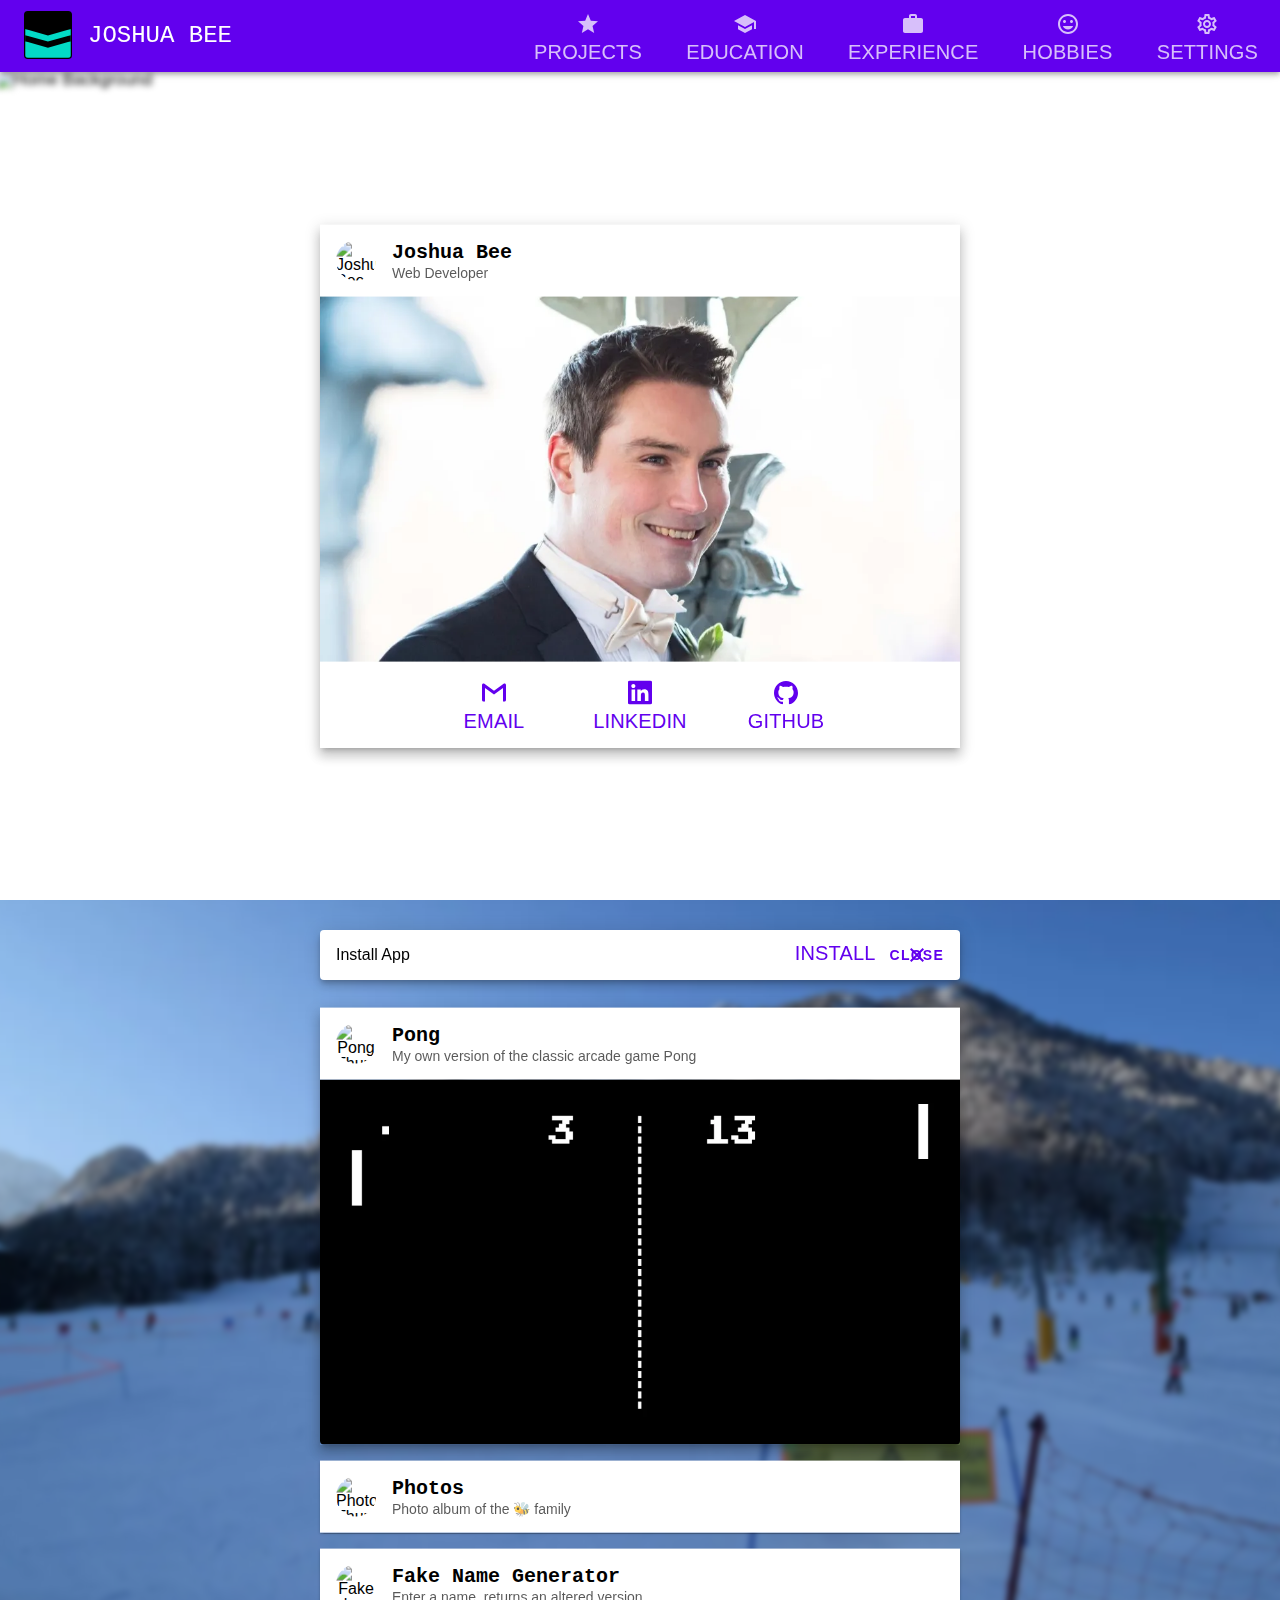
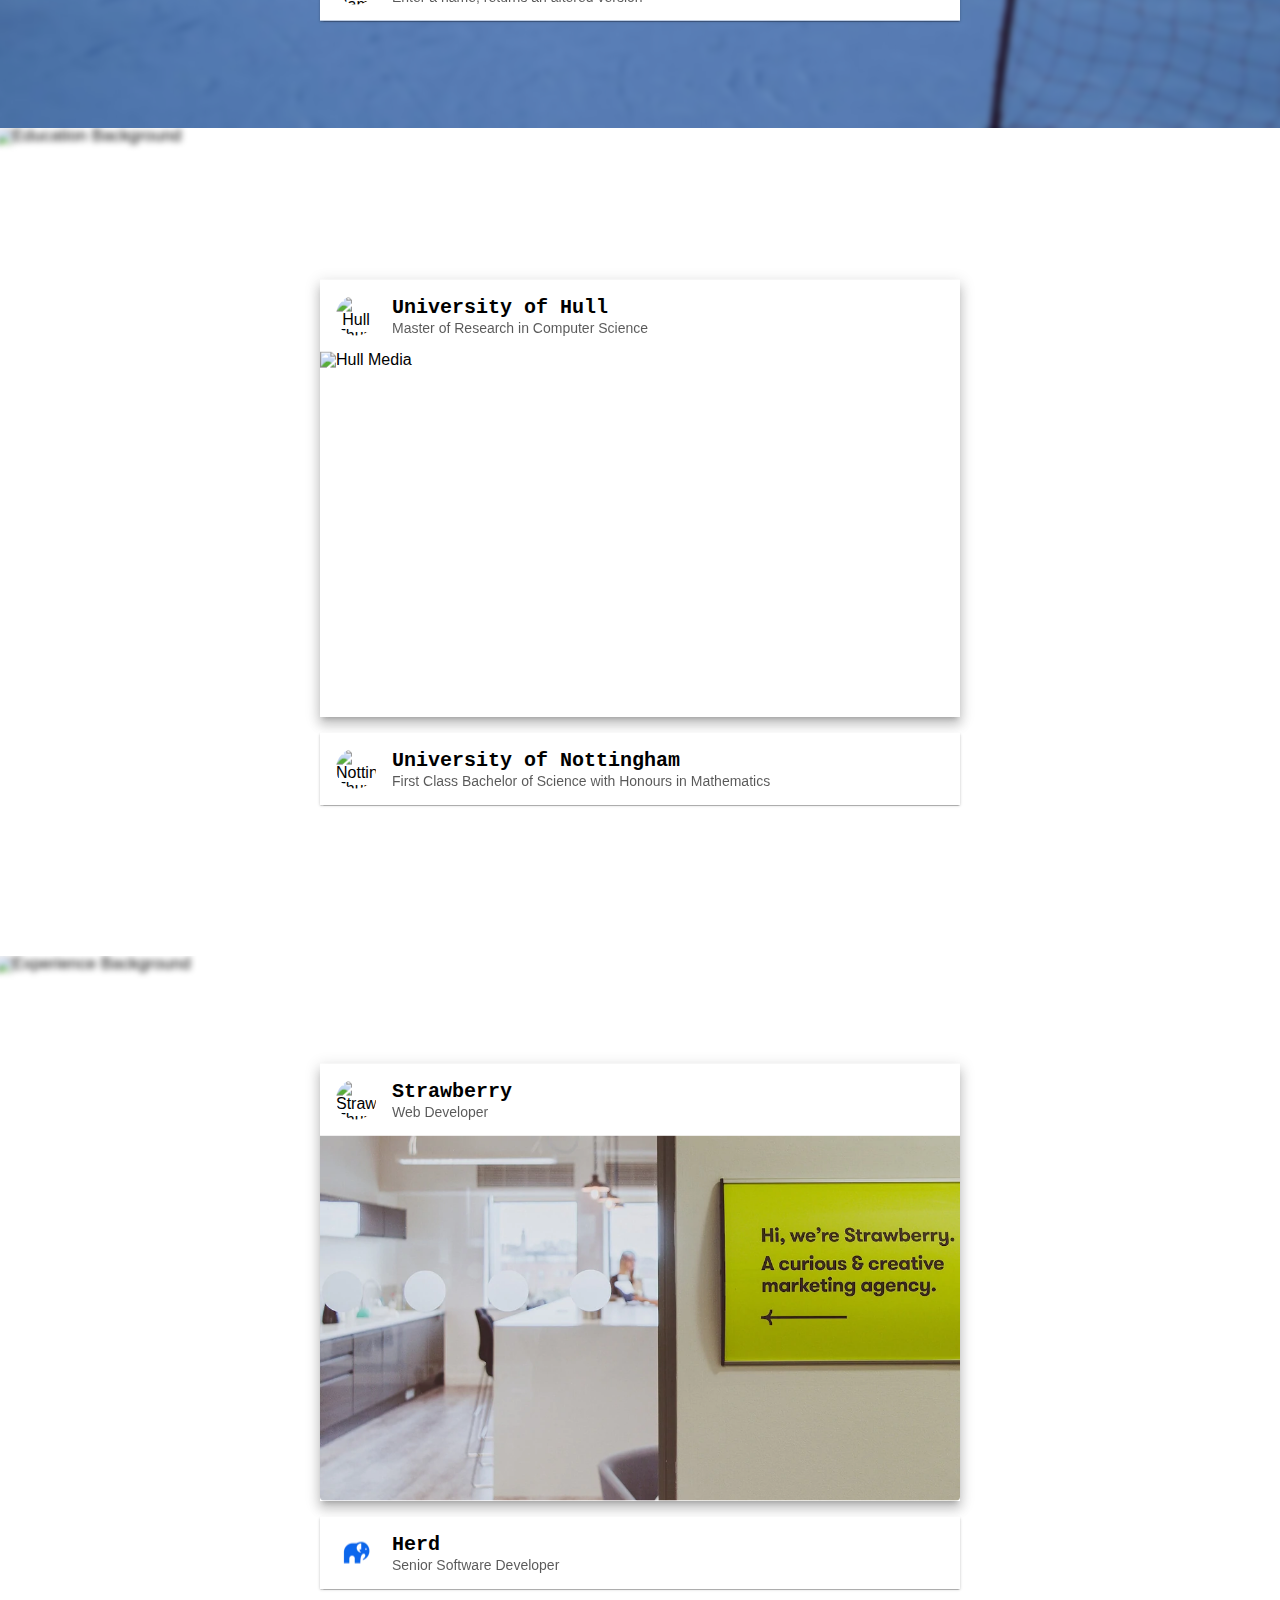
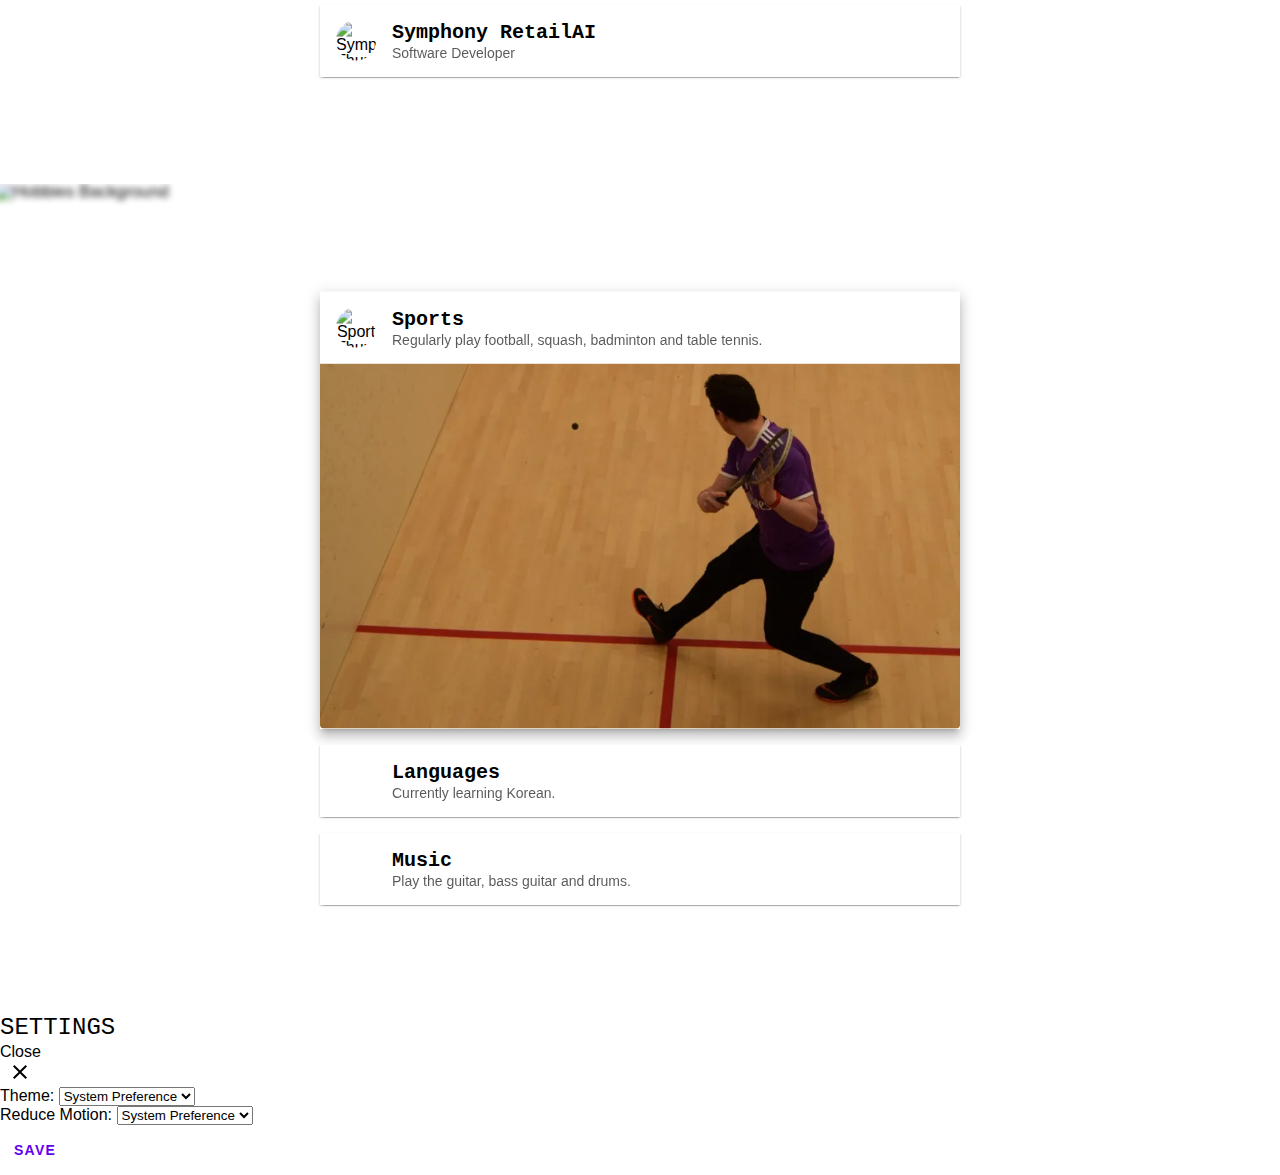
==== index.html @ 0f21768b "Remove unused Thumbnail images" ====
<!doctype html>
<html lang="en">
	<head>
		<link rel="preconnect" href="https://www.google-analytics.com/" crossorigin>
		<link rel="preconnect" href="https://font.gstatic.com/" crossorigin>
		<!-- Global site tag (gtag.js) - Google Analytics -->
		<script async src="https://www.googletagmanager.com/gtag/js?id=UA-167099010-1"></script>
		<script>
			window.dataLayer = window.dataLayer || [];
			function gtag(){dataLayer.push(arguments);}
			gtag('js', new Date());

			gtag('config', 'UA-167099010-1');
		</script>

		<title>Joshua Bee - Web Developer</title>
		<meta charset="utf-8" />
		<meta name="author" content="Joshua Bee" />
		<meta name="description" content="Personal website for Joshua Bee, a web developer based in Hull, UK" />
		<meta name="keywords" content="joshua, bee, joshua bee, web, developer, web developer, software developer, hull" />
		<meta name="robots" content="index, follow" />
		<!-- Let browser know website is optimized for mobile -->
		<meta name="viewport" content="width=device-width, initial-scale=1.0"/>
		<!-- Google Site Verification -->
		<meta name="google-site-verification" content="yVZ9Z1K6g9XSyM9VJWn1aazhSSsyujbJ9pIHS3oxJpo" />
		
		<!-- Meta tags for Social media -->
		<!-- Facebook -->
		<meta property="og:url" content="https://joshuabee.dev/" />
		<meta property="og:locale" content="en-GB" />
		<meta property="og:type" content="website" />
		<meta property="og:title" content="Joshua Bee - Web Developer" />
		<meta property="og:description" content="Personal website for Joshua Bee, a web developer based in Hull, UK" />
		<meta property="og:image" content="images/home/media-1500.jpg" />
		<meta property="og:image:type" content="image/jpeg" />
		<meta property="og:image:width" content="1500" />
		<meta property="og:image:height" content="855" />

		<!-- Twitter -->
		<meta name="twitter:card" content="summary_large_image" />
		<meta name="twitter:title" content="Joshua Bee - Web Developer" />
		<meta name="twitter:description" content="Personal website for Joshua Bee, a web developer based in Hull, UK" />
		<meta name="twitter:image" content="images/home/media-1500.jpg" />
		<meta name="twitter:image:alt" content="Joshua Bee" />
		
		<!-- Icons -->
		<link rel="apple-touch-icon" sizes="57x57" href="apple-icon-57.png">
		<link rel="apple-touch-icon" sizes="60x60" href="apple-icon-60.png">
		<link rel="apple-touch-icon" sizes="72x72" href="apple-icon-72.png">
		<link rel="apple-touch-icon" sizes="76x76" href="apple-icon-76.png">
		<link rel="apple-touch-icon" sizes="114x114" href="apple-icon-114.png">
		<link rel="apple-touch-icon" sizes="120x120" href="apple-icon-120.png">
		<link rel="apple-touch-icon" sizes="144x144" href="apple-icon-144.png">
		<link rel="apple-touch-icon" sizes="152x152" href="apple-icon-152.png">
		<link rel="apple-touch-icon" sizes="180x180" href="apple-icon-180.png">
		<link rel="apple-touch-icon" href="apple-touch-icon.png">
		<link rel="mask-icon" href="safari-pinned-tab.svg" color="#6200EE">
		<link rel="icon" type="image/png" sizes="192x192" href="android-icon-192.png">
		<link rel="icon" type="image/png" sizes="32x32" href="favicon-32.png">
		<link rel="icon" type="image/png" sizes="96x96" href="favicon-96.png">
		<link rel="icon" type="image/png" sizes="16x16" href="favicon-16.png">
		<meta name="msapplication-TileColor" content="#6200EE">
		<meta name="msapplication-TileImage" content="ms-icon-144.png">
		
		<link rel="canonical" href="https://joshuabee.dev/" />

		<!-- Progressive Web App -->
		<meta name="theme-color" content="#6200EE" />
		<link rel="manifest" href="manifest.json" />

		<script type="application/ld+json">
			{
				"@context": "http://schema.org/",
				"@type": "Person",
				"alumniOf":[
                	{
                    	"@type":"Organization",
                		"name":"The University of Hull",
                    	"url":"https://www.hull.ac.uk/"
					},
                    {
                    	"@type":"Organization",
                		"name":"The University of Nottingham",
                    	"url":"https://www.nottingham.ac.uk/"
					}
                ],
				"givenName":"Joshua",
				"familyName":"Bee",
				"jobTitle":"Web Developer",
                "name":"Joshua Bee",
                "nationality":{
                	"@type":"Country",
                	"name":"United Kingdom"
                },
				"sameAs":[
					"https://www.linkedin.com/in/joshua-bee/"
				],
                "worksFor":{
                	"@type":"Organization",
                	"name":"Strawberry",
                	"url":"https://strawberry.co.uk/"
                },
				"url":"https://joshuabee.dev/"
			}
		</script>

		<!-- Settings -->
		<link href="styles/1-settings/color.css" rel="stylesheet" />
		<link href="styles/1-settings/font.css" rel="stylesheet" />

		<!-- Generic -->
		<link href="styles/3-generic/reset.css" rel="stylesheet" />

		<!-- Elements -->
		<link href="styles/4-elements/body.css" rel="stylesheet" />
		<link href="styles/4-elements/html.css" rel="stylesheet" />
		<link href="styles/4-elements/main.css" rel="stylesheet" />
		
		<!-- Components -->
		<link href="styles/6-components/button.css" rel="stylesheet" />
		<link href="styles/6-components/card.css" rel="stylesheet" />
		<link href="styles/6-components/header.css" rel="stylesheet" />
		<link href="styles/6-components/input-group.css" rel="stylesheet" />
		<link href="styles/6-components/modal.css" rel="stylesheet" />
		<link href="styles/6-components/navigation.css" rel="stylesheet" />
		<link href="styles/6-components/overlay.css" rel="stylesheet" />
		<link href="styles/6-components/skip-link.css" rel="stylesheet" />
		<link href="styles/6-components/snackbar.css" rel="stylesheet" />
		<link href="styles/6-components/sheet.css" rel="stylesheet" />
		
		<!-- Utilities -->
		<link href="styles/7-utilities/visually-hidden.css" rel="stylesheet" />
	</head>

	<body>
		<a href='#home' class='skip-link'>
			Skip to Content
		</a>
		
		<header class="header">
			<a href="#home" class="header__branding" data-scroll-to="home">
				<picture class="header__logo">
					<source srcset="images/logos/logo-192.svg" type="image/svg+xml">
					<img src="images/logos/logo-192.png" height="192" width="192" alt="Home" loading="lazy" />
				</picture>
				<h1 class="header__title">Joshua Bee</h1>
			</a>

			<button aria-label="Navigation" data-drawer-toggle="navigation" class="header__navigation-button">
				<svg xmlns="http://www.w3.org/2000/svg" viewBox="0 0 24 24" width="24" height="24"><path d="M0 0h24v24H0z" fill="none"/><path d="M3 18h18v-2H3v2zm0-5h18v-2H3v2zm0-7v2h18V6H3z"/></svg>
			</button>
			
			<nav id="navigation" class="navigation" data-drawer="navigation" data-visible="false">
				<ul class="navigation__items">
					<li class="navigation__item">
						<a href="#projects" class="navigation__link" data-scroll-to="projects">
							<svg xmlns="http://www.w3.org/2000/svg" viewBox="0 0 24 24" width="24px" height="24px"><path d="M0 0h24v24H0z" fill="none"/><path d="M0 0h24v24H0z" fill="none"/><path d="M12 17.27L18.18 21l-1.64-7.03L22 9.24l-7.19-.61L12 2 9.19 8.63 2 9.24l5.46 4.73L5.82 21z"/></svg>
							<span class="navigation__label">Projects</span>
							<div class="navigation__indicator"></div>
						</a>
					</li>
					<li class="navigation__item">
						<a href="#education" class="navigation__link" data-scroll-to="education">
							<svg xmlns="http://www.w3.org/2000/svg" viewBox="0 0 24 24" width="24px" height="24px"><path d="M0 0h24v24H0z" fill="none"/><path d="M5 13.18v4L12 21l7-3.82v-4L12 17l-7-3.82zM12 3L1 9l11 6 9-4.91V17h2V9L12 3z"/></svg>
							<span class="navigation__label">Education</span>
							<div class="navigation__indicator"></div>
						</a>
					</li>
					<li class="navigation__item">
						<a href="#experience" class="navigation__link" data-scroll-to="experience">
							<svg xmlns="http://www.w3.org/2000/svg" viewBox="0 0 24 24" width="24px" height="24px"><path d="M0 0h24v24H0z" fill="none"/><path d="M20 6h-4V4c0-1.11-.89-2-2-2h-4c-1.11 0-2 .89-2 2v2H4c-1.11 0-1.99.89-1.99 2L2 19c0 1.11.89 2 2 2h16c1.11 0 2-.89 2-2V8c0-1.11-.89-2-2-2zm-6 0h-4V4h4v2z"/></svg>
							<span class="navigation__label">Experience</span>
							<div class="navigation__indicator"></div>
						</a>
					</li>
					<li class="navigation__item">
						<a href="#hobbies" class="navigation__link" data-scroll-to="hobbies">
							<svg xmlns="http://www.w3.org/2000/svg" viewBox="0 0 24 24" width="24px" height="24px"><path d="M0 0h24v24H0z" fill="none"/><path d="M11.99 2C6.47 2 2 6.48 2 12s4.47 10 9.99 10C17.52 22 22 17.52 22 12S17.52 2 11.99 2zM12 20c-4.42 0-8-3.58-8-8s3.58-8 8-8 8 3.58 8 8-3.58 8-8 8zm3.5-9c.83 0 1.5-.67 1.5-1.5S16.33 8 15.5 8 14 8.67 14 9.5s.67 1.5 1.5 1.5zm-7 0c.83 0 1.5-.67 1.5-1.5S9.33 8 8.5 8 7 8.67 7 9.5 7.67 11 8.5 11zm3.5 6.5c2.33 0 4.31-1.46 5.11-3.5H6.89c.8 2.04 2.78 3.5 5.11 3.5z"/></svg>
							<span class="navigation__label">Hobbies</span>
							<div class="navigation__indicator"></div>
						</a>
					</li>
					<li class="navigation__item">
						<button class="navigation__link" data-modal-open="settings">
							<svg xmlns="http://www.w3.org/2000/svg" height="24px" viewBox="0 0 24 24" width="24px"><path d="M0 0h24v24H0V0z" fill="none"/><path d="M19.43 12.98c.04-.32.07-.64.07-.98 0-.34-.03-.66-.07-.98l2.11-1.65c.19-.15.24-.42.12-.64l-2-3.46c-.09-.16-.26-.25-.44-.25-.06 0-.12.01-.17.03l-2.49 1c-.52-.4-1.08-.73-1.69-.98l-.38-2.65C14.46 2.18 14.25 2 14 2h-4c-.25 0-.46.18-.49.42l-.38 2.65c-.61.25-1.17.59-1.69.98l-2.49-1c-.06-.02-.12-.03-.18-.03-.17 0-.34.09-.43.25l-2 3.46c-.13.22-.07.49.12.64l2.11 1.65c-.04.32-.07.65-.07.98 0 .33.03.66.07.98l-2.11 1.65c-.19.15-.24.42-.12.64l2 3.46c.09.16.26.25.44.25.06 0 .12-.01.17-.03l2.49-1c.52.4 1.08.73 1.69.98l.38 2.65c.03.24.24.42.49.42h4c.25 0 .46-.18.49-.42l.38-2.65c.61-.25 1.17-.59 1.69-.98l2.49 1c.06.02.12.03.18.03.17 0 .34-.09.43-.25l2-3.46c.12-.22.07-.49-.12-.64l-2.11-1.65zm-1.98-1.71c.04.31.05.52.05.73 0 .21-.02.43-.05.73l-.14 1.13.89.7 1.08.84-.7 1.21-1.27-.51-1.04-.42-.9.68c-.43.32-.84.56-1.25.73l-1.06.43-.16 1.13-.2 1.35h-1.4l-.19-1.35-.16-1.13-1.06-.43c-.43-.18-.83-.41-1.23-.71l-.91-.7-1.06.43-1.27.51-.7-1.21 1.08-.84.89-.7-.14-1.13c-.03-.31-.05-.54-.05-.74s.02-.43.05-.73l.14-1.13-.89-.7-1.08-.84.7-1.21 1.27.51 1.04.42.9-.68c.43-.32.84-.56 1.25-.73l1.06-.43.16-1.13.2-1.35h1.39l.19 1.35.16 1.13 1.06.43c.43.18.83.41 1.23.71l.91.7 1.06-.43 1.27-.51.7 1.21-1.07.85-.89.7.14 1.13zM12 8c-2.21 0-4 1.79-4 4s1.79 4 4 4 4-1.79 4-4-1.79-4-4-4zm0 6c-1.1 0-2-.9-2-2s.9-2 2-2 2 .9 2 2-.9 2-2 2z"/></svg>
							<span class="navigation__label">Settings</span>
						</button>
					</li>
				</ul>
			</nav>
		</header>

		<main>

			<section id="home" class="sheet" tabindex="-1">

				<picture class="sheet__background">
					<source srcset="images/home/background-600.webp" type="image/webp" media="(max-width: 600px)">
					<source srcset="images/home/background-800.webp" type="image/webp" media="(max-width: 800px)">
					<source srcset="images/home/background-1000.webp" type="image/webp" media="(max-width: 1000px)">
					<source srcset="images/home/background-1200.webp" type="image/webp" media="(max-width: 1200px)">
					<source srcset="images/home/background-1400.webp" type="image/webp" media="(max-width: 1400px)">
					<source srcset="images/home/background-1600.webp" type="image/webp" media="(max-width: 1600px)">
					<source srcset="images/home/background-1800.webp" type="image/webp" media="(max-width: 1800px)">
					<source srcset="images/home/background-2000.webp" type="image/webp" media="(max-width: 2000px)">
					<source srcset="images/home/background-2200.webp" type="image/webp" media="(max-width: 2200px)">
					<source srcset="images/home/background-2400.webp" type="image/webp">
					<img src="images/home/background-2400.jpg" height="1600" width="2400" alt="Home Background" fetchpriority="high" />
				</picture>

				<div class="cards">
					<div class="card" data-state="open">
						<header class="card__header">
							<div class="card__header-button">
								<img src="images/home/thumbnail-80.webp" class="card__thumbnail" height="80" width="80" alt="Joshua Bee Thumbnail" loading="lazy" />
								<div class="card__header-text">
									<h2 class="card__header-title">Joshua Bee</h2>
									<span class="card__header-subtitle">Web Developer</span>
								</div>
							</div>
						</header>

						<picture class="card__media">
							<source srcset="images/home/media-1000.webp" type="image/webp" media="(max-width: 2000px)">
							<source srcset="images/home/media-1500.webp" type="image/webp">
							<img src="images/home/media-1500.jpg" height="855" width="1500" alt="Joshua Bee" loading="lazy" />
						</picture>

						<footer class="card__footer">
							<div class="buttons">
								<a href="mailto:hello@joshuabee.dev" class="button button-icon-text">
									<svg role="img" viewBox="0 0 24 24" xmlns="http://www.w3.org/2000/svg"><title>Gmail icon</title><path d="M24 4.5v15c0 .85-.65 1.5-1.5 1.5H21V7.387l-9 6.463-9-6.463V21H1.5C.649 21 0 20.35 0 19.5v-15c0-.425.162-.8.431-1.068C.7 3.16 1.076 3 1.5 3H2l10 7.25L22 3h.5c.425 0 .8.162 1.069.432.27.268.431.643.431 1.068z"/></svg>
									<span class="button__text">Email</span>
								</a>
								<a href="https://www.linkedin.com/in/joshua-bee/" target="_blank" rel="noopener noreferrer" class="button button-icon-text">
									<svg role="img" viewBox="0 0 24 24" xmlns="http://www.w3.org/2000/svg"><title>LinkedIn icon</title><path d="M20.447 20.452h-3.554v-5.569c0-1.328-.027-3.037-1.852-3.037-1.853 0-2.136 1.445-2.136 2.939v5.667H9.351V9h3.414v1.561h.046c.477-.9 1.637-1.85 3.37-1.85 3.601 0 4.267 2.37 4.267 5.455v6.286zM5.337 7.433c-1.144 0-2.063-.926-2.063-2.065 0-1.138.92-2.063 2.063-2.063 1.14 0 2.064.925 2.064 2.063 0 1.139-.925 2.065-2.064 2.065zm1.782 13.019H3.555V9h3.564v11.452zM22.225 0H1.771C.792 0 0 .774 0 1.729v20.542C0 23.227.792 24 1.771 24h20.451C23.2 24 24 23.227 24 22.271V1.729C24 .774 23.2 0 22.222 0h.003z"/></svg>
									<span class="button__text">LinkedIn</span>
								</a>
								<a href="https://github.com/JoshuaBee/" target="_blank" rel="noopener noreferrer" class="button button-icon-text">
									<svg role="img" viewBox="0 0 24 24" xmlns="http://www.w3.org/2000/svg"><title>GitHub icon</title><path d="M12 .297c-6.63 0-12 5.373-12 12 0 5.303 3.438 9.8 8.205 11.385.6.113.82-.258.82-.577 0-.285-.01-1.04-.015-2.04-3.338.724-4.042-1.61-4.042-1.61C4.422 18.07 3.633 17.7 3.633 17.7c-1.087-.744.084-.729.084-.729 1.205.084 1.838 1.236 1.838 1.236 1.07 1.835 2.809 1.305 3.495.998.108-.776.417-1.305.76-1.605-2.665-.3-5.466-1.332-5.466-5.93 0-1.31.465-2.38 1.235-3.22-.135-.303-.54-1.523.105-3.176 0 0 1.005-.322 3.3 1.23.96-.267 1.98-.399 3-.405 1.02.006 2.04.138 3 .405 2.28-1.552 3.285-1.23 3.285-1.23.645 1.653.24 2.873.12 3.176.765.84 1.23 1.91 1.23 3.22 0 4.61-2.805 5.625-5.475 5.92.42.36.81 1.096.81 2.22 0 1.606-.015 2.896-.015 3.286 0 .315.21.69.825.57C20.565 22.092 24 17.592 24 12.297c0-6.627-5.373-12-12-12"/></svg>
									<span class="button__text">GitHub</span>
								</a>
							</div><!-- buttons -->
						</footer><!-- footer -->
					</div>
				</div>

			</section>

			<section id="projects" class="sheet" tabindex="-1">

				<picture class="sheet__background">
					<source srcset="images/projects/background-600.webp" type="image/webp" media="(max-width: 600px)">
					<source srcset="images/projects/background-800.webp" type="image/webp" media="(max-width: 800px)">
					<source srcset="images/projects/background-1000.webp" type="image/webp" media="(max-width: 1000px)">
					<source srcset="images/projects/background-1200.webp" type="image/webp" media="(max-width: 1200px)">
					<source srcset="images/projects/background-1400.webp" type="image/webp" media="(max-width: 1400px)">
					<source srcset="images/projects/background-1600.webp" type="image/webp" media="(max-width: 1600px)">
					<source srcset="images/projects/background-1800.webp" type="image/webp" media="(max-width: 1800px)">
					<source srcset="images/projects/background-2000.webp" type="image/webp" media="(max-width: 2000px)">
					<source srcset="images/projects/background-2200.webp" type="image/webp" media="(max-width: 2200px)">
					<source srcset="images/projects/background-2400.webp" type="image/webp">
					<img src="images/projects/background-2400.jpg" height="1600" width="2400" alt="Projects Background" loading="lazy" />
				</picture>

				<div class="cards">
					<div class="card" data-cards="projects" data-state="open">
						<header class="card__header">
							<button class="card__header-button" data-card-toggle>
								<img src="images/projects/pong-thumbnail-80.webp" class="card__thumbnail" height="80" width="80" alt="Pong Thumbnail" loading="lazy" />
								<div class="card__header-text">
									<h2 class="card__header-title">Pong</h2>
									<span class="card__header-subtitle">My own version of the classic arcade game Pong</span>
								</div>
							</button>
						</header>
						<div class="card__content">
							<a href="https://pong.joshuabee.dev/" target="_blank" rel="noopener noreferrer">
								<picture class="card__media">
									<source srcset="images/projects/pong-media-1000.webp" type="image/webp" media="(max-width: 2000px)">
									<source srcset="images/projects/pong-media-1500.webp" type="image/webp">
									<img src="images/projects/pong-media-1500.jpg" height="855" width="1500" alt="Pong Media" loading="lazy" />
								</picture>
							</a>
						</div>
					</div>

					<div class="card" data-cards="projects" data-state="closed">
						<header class="card__header">
							<button class="card__header-button" data-card-toggle>
								<img src="images/projects/photos-thumbnail-80.webp" class="card__thumbnail" height="80" width="80" alt="Photos Thumbnail" loading="lazy" />
								<div class="card__header-text">
									<h2 class="card__header-title">Photos</h2>
									<span class="card__header-subtitle">Photo album of the 🐝 family</span>
								</div>
							</button>
						</header>
						<div class="card__content">
							<a href="https://photos.joshuabee.dev/" target="_blank" rel="noopener noreferrer" tabindex="-1">
								<picture class="card__media">
									<source srcset="images/projects/photos-media-1000.webp" type="image/webp" media="(max-width: 2000px)">
									<source srcset="images/projects/photos-media-1500.webp" type="image/webp">
									<img src="images/projects/photos-media-1500.jpg" height="855" width="1500" alt="Photos Media" loading="lazy" />
								</picture>
							</a>
						</div>
					</div>

					<div class="card" data-cards="projects" data-state="closed">
						<header class="card__header">
							<button class="card__header-button" data-card-toggle>
								<img src="images/projects/fake-name-generator-thumbnail-80.webp" class="card__thumbnail" height="80" width="80" alt="Fake Name Generator Thumbnail" loading="lazy" />
								<div class="card__header-text">
									<h2 class="card__header-title">Fake Name Generator</h2>
									<span class="card__header-subtitle">Enter a name, returns an altered version</span>
								</div>
							</button>
						</header>
						<div class="card__content">
							<a href="https://fake.joshuabee.dev/" target="_blank" rel="noopener noreferrer" tabindex="-1">
								<picture class="card__media">
									<source srcset="images/projects/fake-name-generator-media-1000.webp" type="image/webp" media="(max-width: 2000px)">
									<source srcset="images/projects/fake-name-generator-media-1500.webp" type="image/webp">
									<img src="images/projects/fake-name-generator-media-1500.jpg" height="855" width="1500" alt="Fake Name Generator Media" loading="lazy" />
								</picture>
							</a>
						</div>
					</div>
				</div>
			</section>

			<section id="education" class="sheet" tabindex="-1">

				<picture class="sheet__background">
					<source srcset="images/education/background-600.webp" type="image/webp" media="(max-width: 600px)">
					<source srcset="images/education/background-800.webp" type="image/webp" media="(max-width: 800px)">
					<source srcset="images/education/background-1000.webp" type="image/webp" media="(max-width: 1000px)">
					<source srcset="images/education/background-1200.webp" type="image/webp" media="(max-width: 1200px)">
					<source srcset="images/education/background-1400.webp" type="image/webp" media="(max-width: 1400px)">
					<source srcset="images/education/background-1600.webp" type="image/webp" media="(max-width: 1600px)">
					<source srcset="images/education/background-1800.webp" type="image/webp" media="(max-width: 1800px)">
					<source srcset="images/education/background-2000.webp" type="image/webp" media="(max-width: 2000px)">
					<source srcset="images/education/background-2200.webp" type="image/webp" media="(max-width: 2200px)">
					<source srcset="images/education/background-2400.webp" type="image/webp">
					<img src="images/education/background-2400.jpg" height="1600" width="2400" alt="Education Background" loading="lazy" />
				</picture>

				<div class="cards">
					<div class="card" data-cards="education" data-state="open">
						<header class="card__header">
							<button class="card__header-button" data-card-toggle>
								<img src="images/education/hull-thumbnail-80.webp" class="card__thumbnail" height="80" width="80" alt="Hull Thumbnail" loading="lazy" />
								<div class="card__header-text">
									<h2 class="card__header-title">University of Hull</h2>
									<span class="card__header-subtitle">Master of Research in Computer Science</span>
								</div>
							</button>
						</header>
						<div class="card__content">
							<picture class="card__media">
								<source srcset="images/education/hull-media-1000.webp" type="image/webp" media="(max-width: 2000px)">
								<source srcset="images/education/hull-media-1500.webp" type="image/webp">
								<img src="images/education/hull-media-1500.jpg" height="855" width="1500" alt="Hull Media" loading="lazy" />
							</picture>
						</div><!-- content -->
					</div>

					<div class="card" data-cards="education" data-state="closed">
						<header class="card__header">
							<button class="card__header-button" data-card-toggle>
								<img src="images/education/nottingham-thumbnail-80.webp" class="card__thumbnail" height="80" width="80" alt="Nottingham Thumbnail" loading="lazy" />
								<div class="card__header-text">
									<h2 class="card__header-title">University of Nottingham</h2>
									<span class="card__header-subtitle">First Class Bachelor of Science with Honours in Mathematics</span>
								</div>
							</button>
						</header>
						<div class="card__content">
							<picture class="card__media">
								<source srcset="images/education/nottingham-media-1000.webp" type="image/webp" media="(max-width: 2000px)">
								<source srcset="images/education/nottingham-media-1500.webp" type="image/webp">
								<img src="images/education/nottingham-media-1500.jpg" height="855" width="1500" alt="Nottingham Media" loading="lazy" />
							</picture>
						</div>
					</div>
				</div>
			</section>

			<section id="experience" class="sheet" tabindex="-1">

				<picture class="sheet__background">
					<source srcset="images/experience/background-600.webp" type="image/webp" media="(max-width: 600px)">
					<source srcset="images/experience/background-800.webp" type="image/webp" media="(max-width: 800px)">
					<source srcset="images/experience/background-1000.webp" type="image/webp" media="(max-width: 1000px)">
					<source srcset="images/experience/background-1200.webp" type="image/webp" media="(max-width: 1200px)">
					<source srcset="images/experience/background-1400.webp" type="image/webp" media="(max-width: 1400px)">
					<source srcset="images/experience/background-1600.webp" type="image/webp" media="(max-width: 1600px)">
					<source srcset="images/experience/background-1800.webp" type="image/webp" media="(max-width: 1800px)">
					<source srcset="images/experience/background-2000.webp" type="image/webp" media="(max-width: 2000px)">
					<source srcset="images/experience/background-2200.webp" type="image/webp" media="(max-width: 2200px)">
					<source srcset="images/experience/background-2400.webp" type="image/webp">
					<img src="images/experience/background-2400.jpg" height="1600" width="2400" alt="Experience Background" loading="lazy" />
				</picture>
				
				<div class="cards">
					<div class="card" data-cards="experience" data-state="open">
						<header class="card__header">
							<button class="card__header-button" data-card-toggle>
								<img src="images/experience/strawberry-thumbnail-80.webp" class="card__thumbnail" height="80" width="80" alt="Strawberry Thumbnail" loading="lazy" />
								<div class="card__header-text">
									<h2 class="card__header-title">Strawberry</h2>
									<span class="card__header-subtitle">Web Developer</span>
								</div>
							</button>
						</header>
						<div class="card__content">
							<a href="https://strawberry.co.uk/" target="_blank" rel="noopener noreferrer">
								<picture class="card__media">
									<source srcset="images/experience/strawberry-media-1000.webp" type="image/webp" media="(max-width: 2000px)">
									<source srcset="images/experience/strawberry-media-1500.webp" type="image/webp">
									<img src="images/experience/strawberry-media-1500.jpg" height="855" width="1500" alt="Strawberry Media" loading="lazy" />
								</picture>
							</a>
						</div>
					</div>

					<div class="card" data-cards="experience" data-state="closed">
						<header class="card__header">
							<button class="card__header-button" data-card-toggle>
								<img src="images/experience/herd-thumbnail-80.webp" class="card__thumbnail" height="80" width="80" alt="Herd Thumbnail" loading="lazy" />
								<div class="card__header-text">
									<h2 class="card__header-title">Herd</h2>
									<span class="card__header-subtitle">Senior Software Developer</span>
								</div>
							</button>
						</header>
						<div class="card__content">
							<a href="https://herd.io/" target="_blank" rel="noopener noreferrer" tabindex="-1">
								<picture class="card__media">
									<source srcset="images/experience/herd-media-1000.webp" type="image/webp" media="(max-width: 2000px)">
									<source srcset="images/experience/herd-media-1500.webp" type="image/webp">
									<img src="images/experience/herd-media-1500.jpg" height="855" width="1500" alt="Herd Media" loading="lazy" />
								</picture>
							</a>
						</div>
					</div>

					<div class="card" data-cards="experience" data-state="closed">
						<header class="card__header">
							<button class="card__header-button" data-card-toggle>
								<img src="images/experience/symphony-thumbnail-80.webp" class="card__thumbnail" height="80" width="80" alt="Symphony Thumbnail" loading="lazy" />
								<div class="card__header-text">
									<h2 class="card__header-title">Symphony RetailAI</h2>
									<span class="card__header-subtitle">Software Developer</span>
								</div>
							</button>
						</header>
						<div class="card__content">
							<a href="https://www.symphonyretailai.com/" target="_blank" rel="noopener noreferrer" tabindex="-1">
								<picture class="card__media">
									<source srcset="images/experience/symphony-media-1000.webp" type="image/webp" media="(max-width: 2000px)">
									<source srcset="images/experience/symphony-media-1500.webp" type="image/webp">
									<img src="images/experience/symphony-media-1500.jpg" height="855" width="1500" alt="Symphony Media" loading="lazy" />
								</picture>
							</a>
						</div>
					</div>
				</div>
			</section>

			<section id="hobbies" class="sheet" tabindex="-1">

				<picture class="sheet__background">
					<source srcset="images/hobbies/background-600.webp" type="image/webp" media="(max-width: 600px)">
					<source srcset="images/hobbies/background-800.webp" type="image/webp" media="(max-width: 800px)">
					<source srcset="images/hobbies/background-1000.webp" type="image/webp" media="(max-width: 1000px)">
					<source srcset="images/hobbies/background-1200.webp" type="image/webp" media="(max-width: 1200px)">
					<source srcset="images/hobbies/background-1400.webp" type="image/webp" media="(max-width: 1400px)">
					<source srcset="images/hobbies/background-1600.webp" type="image/webp" media="(max-width: 1600px)">
					<source srcset="images/hobbies/background-1800.webp" type="image/webp" media="(max-width: 1800px)">
					<source srcset="images/hobbies/background-2000.webp" type="image/webp" media="(max-width: 2000px)">
					<source srcset="images/hobbies/background-2200.webp" type="image/webp" media="(max-width: 2200px)">
					<source srcset="images/hobbies/background-2400.webp" type="image/webp">
					<img src="images/hobbies/background-2400.jpg" height="1600" width="2400" alt="Hobbies Background" loading="lazy" />
				</picture>

				<div class="cards">
					<div class="card" data-cards="hobbies" data-state="open">
						<header class="card__header">
							<button class="card__header-button" data-card-toggle>
								<img src="images/hobbies/sport-thumbnail-80.webp" class="card__thumbnail" height="80" width="80" alt="Sport Thumbnail" loading="lazy" />
								<div class="card__header-text">
									<h2 class="card__header-title">Sports</h2>
									<span class="card__header-subtitle">Regularly play football, squash, badminton and table tennis.</span>
								</div>
							</button>
						</header>
						<div class="card__content">
							<picture class="card__media">
								<source srcset="images/hobbies/sport-media-1000.webp" type="image/webp" media="(max-width: 2000px)">
								<source srcset="images/hobbies/sport-media-1500.webp" type="image/webp">
								<img src="images/hobbies/sport-media-1500.jpg" height="855" width="1500" alt="Sport Media" loading="lazy" />
							</picture>
						</div>
					</div>

					<div class="card" data-cards="hobbies" data-state="closed">
						<header class="card__header">
							<button class="card__header-button" data-card-toggle>
								<img src="images/hobbies/language-thumbnail-80.webp" class="card__thumbnail" height="80" width="80" alt="Language Thumbnail" loading="lazy" />
								<div class="card__header-text">
									<h2 class="card__header-title">Languages</h2>
									<span class="card__header-subtitle">Currently learning Korean.</span>
								</div>
							</button>
						</header>
						<div class="card__content">
							<picture class="card__media">
								<source srcset="images/hobbies/language-media-1000.webp" type="image/webp" media="(max-width: 2000px)">
								<source srcset="images/hobbies/language-media-1500.webp" type="image/webp">
								<img src="images/hobbies/language-media-1500.jpg" height="855" width="1500" alt="Language Media" loading="lazy" />
							</picture>
						</div>
					</div>

					<div class="card" data-cards="hobbies" data-state="closed">
						<header class="card__header">
							<button class="card__header-button" data-card-toggle>
								<img src="images/hobbies/music-thumbnail-80.webp" class="card__thumbnail" height="80" width="80" alt="Music Thumbnail" loading="lazy" />
								<div class="card__header-text">
									<h2 class="card__header-title">Music</h2>
									<span class="card__header-subtitle">Play the guitar, bass guitar and drums.</span>
								</div>
							</button>
						</header>
						<div class="card__content">
							<picture class="card__media">
								<source srcset="images/hobbies/music-media-1000.webp" type="image/webp" media="(max-width: 2000px)">
								<source srcset="images/hobbies/music-media-1500.webp" type="image/webp">
								<img src="images/hobbies/music-media-1500.jpg" height="855" width="1500" alt="Music Media" loading="lazy" />
							</picture>
						</div>
					</div>
				</div>
			</section>

			<div id="update-snackbar" class="snackbar" aria-hidden="true" data-position="top">
				<span class="snackbar__text">Update app</span>
				<div class="snackbar__actions">
					<div class="snackbar__action button">
						<span class="button__text">Update</span>
					</div>
					<div class="snackbar__close button">
						<p class="visually-hidden">Close</p>
						<svg xmlns="http://www.w3.org/2000/svg" viewBox="0 0 24 24" width="24px" height="24px"><path d="M0 0h24v24H0z" fill="none"/><path fill="currentColor" d="M19 6.41L17.59 5 12 10.59 6.41 5 5 6.41 10.59 12 5 17.59 6.41 19 12 13.41 17.59 19 19 17.59 13.41 12z"/></svg>
					</div>
				</div>
			</div>
			
			<div id="install-snackbar" class="snackbar" aria-hidden="true" data-position="bottom">
				<span class="snackbar__text">Install App</span>
				<div class="snackbar__actions">
					<div class="snackbar__action button">
						<span class="button__text">Install</span>
					</div>
					<div class="snackbar__close button">
						<p class="visually-hidden">Close</p>
						<svg xmlns="http://www.w3.org/2000/svg" viewBox="0 0 24 24" width="24px" height="24px"><path d="M0 0h24v24H0z" fill="none"/><path fill="currentColor" d="M19 6.41L17.59 5 12 10.59 6.41 5 5 6.41 10.59 12 5 17.59 6.41 19 12 13.41 17.59 19 19 17.59 13.41 12z"/></svg>
					</div>
				</div>
			</div>

		</main>

		<div id="overlay" class="overlay"></div>

		<div id="settings" class="modal" role="dialog" aria-labelledby="modal-title">
			<div class="modal__header">
				<h2 id="modal-title" class="modal__title header__title">
					Settings
				</h2>

				<button class="modal__close">
					<p class="visually-hidden">Close</p>
					<svg xmlns="http://www.w3.org/2000/svg" viewBox="0 0 24 24" width="24px" height="24px"><path d="M0 0h24v24H0z" fill="none"/><path fill="currentColor" d="M19 6.41L17.59 5 12 10.59 6.41 5 5 6.41 10.59 12 5 17.59 6.41 19 12 13.41 17.59 19 19 17.59 13.41 12z"/></svg>
				</button>
			</div>

			<div class="modal__content">
				<div class="input-group">
					<label for="theme-select" class="input-group__label">Theme:</label>
					<select name="theme" id="theme-select" data-setting="theme" tabindex="-1">
						<option value="system">System Preference</option>
						<option value="light">Light</option>
						<option value="dark">Dark</option>
					</select>
				</div>

				<div class="input-group">
					<label for="reduce-motion-select" class="input-group__label">Reduce Motion:</label>
					<select name="reduce-motion" id="reduce-motion-select" data-setting="reduceMotion" tabindex="-1">
						<option value="system">System Preference</option>
						<option value="yes">Yes</option>
						<option value="no">No</option>
					</select>
				</div>
			</div>

			<div class="modal__footer">
				<button class="modal__accept button">
					<span class="">Save</span>
				</button>
			</div>
		</div>

		<!-- Main Javascript -->
		<script src="scripts/main.js"></script>
		<script>
			if ('serviceWorker' in navigator) {
				navigator.serviceWorker
					.register('/service-worker.js')
					.then(registration => {
						console.log('Service worker registration successful, scope is:', registration.scope);

						registration.onupdatefound = () => {
							const installingWorker = registration.installing;
							if (installingWorker == null) {
								return;
							}
							installingWorker.onstatechange = () => {
								if (installingWorker.state === 'installed') {
									if (navigator.serviceWorker.controller) {
										$updateSnackbar.ariaHidden = false;
									};
								}
							};
						};
					})
					.catch(function(error) {
						console.log('Service worker registration failed, error:', error);
					});
			}
		</script>
	</body>
</html>
---- styles/1-settings/color.css ----
/*--------------------------------//
//                                //
//             Color              //
//                                //
//--------------------------------*/
:root {
	/*
		Primary Color
	*/
	--color-primary: #6200EE;
	--color-primary-text: #FFF;
	
	/*
		Secondary Color
	*/
	--color-secondary: #03DAC6;
	--color-secondary-text: #000;
	
	/*
		Background
	*/
	--color-background: #FFF;
	--color-background-text: #000;
}

@media (prefers-color-scheme: dark) {
	:root {
		/*
			Primary Color
		*/
		--color-primary: #03DAC6;
		--color-primary-text: #000;
		
		/*
			Secondary Color
		*/
		--color-secondary: #6200EE;
		--color-secondary-text: #FFF;
		
		/*
			Background
		*/
		--color-background: #000;
		--color-background-text: #FFF;
	}
}
---- styles/1-settings/font.css ----
/*--------------------------------//
//                                //
//              Font              //
//                                //
//--------------------------------*/


@font-face {
	font-family: 'Roboto';
	font-style: normal;
	font-weight: 400;
	font-display: swap;
	src: url(https://fonts.gstatic.com/s/roboto/v27/KFOmCnqEu92Fr1Mu4mxKKTU1Kg.woff2) format('woff2');
	unicode-range: U+0000-00FF, U+0131, U+0152-0153, U+02BB-02BC, U+02C6, U+02DA, U+02DC, U+2000-206F, U+2074, U+20AC, U+2122, U+2191, U+2193, U+2212, U+2215, U+FEFF, U+FFFD;
}

@font-face {
	font-family: 'Roboto';
	font-style: normal;
	font-weight: 500;
	font-display: swap;
	src: url(https://fonts.gstatic.com/s/roboto/v27/KFOlCnqEu92Fr1MmEU9fBBc4AMP6lQ.woff2) format('woff2');
	unicode-range: U+0000-00FF, U+0131, U+0152-0153, U+02BB-02BC, U+02C6, U+02DA, U+02DC, U+2000-206F, U+2074, U+20AC, U+2122, U+2191, U+2193, U+2212, U+2215, U+FEFF, U+FFFD;
}

@font-face {
	font-family: 'Roboto';
	font-style: normal;
	font-weight: 700;
	font-display: swap;
	src: url(https://fonts.gstatic.com/s/roboto/v27/KFOlCnqEu92Fr1MmWUlfBBc4AMP6lQ.woff2) format('woff2');
	unicode-range: U+0000-00FF, U+0131, U+0152-0153, U+02BB-02BC, U+02C6, U+02DA, U+02DC, U+2000-206F, U+2074, U+20AC, U+2122, U+2191, U+2193, U+2212, U+2215, U+FEFF, U+FFFD;
}

@font-face {
	font-family: 'Roboto Mono';
	font-style: normal;
	font-weight: 400;
	font-display: swap;
	src: url(https://fonts.gstatic.com/s/robotomono/v13/L0xTDF4xlVMF-BfR8bXMIhJHg45mwgGEFl0_3vrtSM1J-gEPT5Ese6hmHSh0me8iUI0.woff2) format('woff2');
	unicode-range: U+0000-00FF, U+0131, U+0152-0153, U+02BB-02BC, U+02C6, U+02DA, U+02DC, U+2000-206F, U+2074, U+20AC, U+2122, U+2191, U+2193, U+2212, U+2215, U+FEFF, U+FFFD;
}

@font-face {
	font-family: 'Roboto Mono';
	font-style: normal;
	font-weight: 700;
	font-display: swap;
	src: url(https://fonts.gstatic.com/s/robotomono/v13/L0xTDF4xlVMF-BfR8bXMIhJHg45mwgGEFl0_3vrtSM1J-gEPT5Ese6hmHSh0me8iUI0.woff2) format('woff2');
	unicode-range: U+0000-00FF, U+0131, U+0152-0153, U+02BB-02BC, U+02C6, U+02DA, U+02DC, U+2000-206F, U+2074, U+20AC, U+2122, U+2191, U+2193, U+2212, U+2215, U+FEFF, U+FFFD;
}

:root {
	--font-monospace: 'Roboto Mono', monospace;
	--font-sans-serif: 'Roboto', sans-serif;
}
---- styles/4-elements/body.css ----
body {
	font-family: var(--font-sans-serif);
	font-weight: 400;
	color: #000;
	color: var(--color-background-text);
	-moz-osx-font-smoothing: grayscale;
	-webkit-font-smoothing: antialiased;

	min-height: 100%;
	display: -webkit-box;
	display: -webkit-flex;
	display: -ms-flexbox;
	display: flex;
	-webkit-flex-direction: column;
	-ms-flex-direction: column;
	flex-direction: column;
	/* Prevent text selection. */
	-webkit-touch-callout: none; /* iOS Safari */
	-webkit-user-select: none; /* Safari */
	-khtml-user-select: none; /* Konqueror HTML */
	-moz-user-select: none; /* Firefox */
	-ms-user-select: none; /* Internet Explorer/Edge */
	user-select: none; /* Non-prefixed version, currently supported by Chrome and Opera */
}
---- styles/4-elements/html.css ----
html {
	height: 100%;
}
---- styles/4-elements/main.css ----
main {
	-webkit-flex: 1;
	-ms-flex: 1;
	flex: 1;
}
---- styles/6-components/button.css ----
/*--------------------------------//
//                                //
//             Button             //
//                                //
//--------------------------------*/
.buttons {
	display: -webkit-box;
	display: -webkit-flex;
	display: -ms-flexbox;
	display: flex;
	justify-content: center;
	flex-wrap: wrap;
}

.button {
	color: #6200EE;
	color: var(--color-primary);
	box-sizing: border-box;
	position: relative;
	-webkit-user-select: none;
	-moz-user-select: none;
	-ms-user-select: none;
	user-select: none;
	cursor: pointer;
	outline: 0;
	border: none;
	-webkit-tap-highlight-color: transparent;
	display: -webkit-box;
	display: -webkit-flex;
	display: -ms-flexbox;
	display: flex;
	flex-direction: column;
	white-space: nowrap;
	vertical-align: baseline;
	margin: 0;
	min-width: 4em;
	padding: 0 1em;
	margin: .5em 0;
	border-radius: 0.25em;
	overflow: visible;

	font-size: .875rem;
	line-height: 2.25rem;
	letter-spacing: 0.078125rem;
	font-weight: 700;
	
	text-align: center;
	text-decoration: none;
	text-transform: uppercase;
}

.buttons .button {
	width: calc(100% / 3);
}

.button::before {
	background-color: #6200EE;
	background-color: var(--color-primary);
	opacity: 0;
	border-radius: 0.25em;
	height: 100%;
	width: 100%;
	position: absolute;
	top: 0;
	left: 0;
	content: "";

	/* Added to prevent buttons moving when hovered. */
	-webkit-backface-visibility: hidden;
	backface-visibility: hidden;
}

@media (prefers-reduced-motion: no-preference) {
	.button::before {
		transition: opacity .2s ease;
	}
}

.button:hover::before,
.button:focus::before {
	opacity: 0.2;
}

.button:active::before {
	opacity: 0.4;
}

.button__text {
	font-size: 1.25rem;
	line-height: 2rem;
	letter-spacing: 0.009375rem;
	font-weight: 400;
}

.button-text {
	display: inline-flex;
	margin: 0;
}

.button-icon-text  .button__text {
	padding-bottom: 0.25rem;
}

.button-icon-text  svg {
	height: 1.5rem;
	padding-top: 0.75rem;
	fill: #6200EE;
	fill: var(--color-primary);
}

@media only screen and (min-device-width: 768px) {
	.buttons .button {
		width: calc(25% - 1em);
	}
}
---- styles/6-components/card.css ----
/*--------------------------------//
//                                //
//              Card              //
//                                //
//--------------------------------*/
.cards {
	position: absolute;
	transform: translate(-50%, -50%);
	left: 50%;
	top: 50%;
}

.card {
	color: #000;
	color: var(--color-background-text);
	cursor: pointer;
	margin-bottom: 1em;
	z-index: 1;
	box-shadow: 0px 1px 3px 0px rgba(0, 0, 0, 0.2), 0px 1px 1px 0px rgba(0, 0, 0, 0.14), 0px 2px 1px -1px rgba(0, 0, 0, 0.12);
}

.card:hover,
.card:focus {
	z-index: 8;
	box-shadow: 0px 5px 5px -3px rgba(0, 0, 0, 0.2), 0px 8px 10px 1px rgba(0, 0, 0, 0.14), 0px 3px 14px 2px rgba(0, 0, 0, 0.12);
}

.card:last-child {
	margin-bottom: 0;
}

.card__header {
	background-color: #FFF;
	background-color: var(--color-background);
}

.card__header-button {
	align-items: center;
	display: flex;
	padding: 0 1em;
	border-radius: 0.25em;
	width: 100%;
}

.card__thumbnail {
	background-color: #FFF;
	width: 2.5em;
	height: 2.5em;
	border-radius: 100em !important;
	-webkit-border-radius: 100em !important;
	-moz-border-radius: 100em !important;
	display: block;
	margin: 1em 1em 1em 0;
}

.card__header-text {
	padding: 0.5em 0;
	text-align: left;
}

.card__header-title {
	font-size: 1.25rem;
	line-height: 1.25;
	font-weight: 700;
	font-family: var(--font-monospace);
}

.card__header-subtitle {
	opacity: 0.65;
	font-size: .875rem;
	line-height: 1.25;
	font-weight: 500;
}

.card__media img {
	height: 0.0001vh;
	width: 90vw;
	display: block;
	object-fit: cover;
}

body[data-prefers-reduced-motion="false"] .card__media img {
	transition: height .5s ease;
}

.card picture:last-child img {
	border-bottom-left-radius: 0.25em;
	border-bottom-right-radius: 0.25em;
}

.card[data-state="open"] {
	cursor: default;
	z-index: 8;
	box-shadow: 0px 5px 5px -3px rgba(0, 0, 0, 0.2), 0px 8px 10px 1px rgba(0, 0, 0, 0.14), 0px 3px 14px 2px rgba(0, 0, 0, 0.12);
}

.card[data-state="open"] .card__header {
	border-bottom-left-radius: 0;
	border-bottom-right-radius: 0;
}

.card[data-state="open"] .card__media img {
	height: calc(57 * 90vw / 100); /* 100:57 aspect ratio */
}

.card__footer {
	background-color: #FFF;
	background-color: var(--color-background);
	border-bottom-left-radius: 0.25em;
	border-bottom-right-radius: 0.25em;
}

@media only screen and (min-device-width: 480px) {
	.card__media img {
		width: 70vw;
	}

	.card[data-state="open"] .card__media img {
		height: calc(57 * 70vw / 100); /* 100:57 aspect ratio */
	}
}

@media only screen and (min-device-width: 1000px) {
	.card__media img {
		width: 50vw;
	}

	.card[data-state="open"] .card__media img {
		height: calc(57 * 50vw / 100); /* 100:57 aspect ratio */
	}
}
---- styles/6-components/header.css ----
/*--------------------------------//
//                                //
//             Header             //
//                                //
//--------------------------------*/
.header {
	position: fixed;
	top: 0;
	width: 100%;
	background-color: #6200EE;
	background-color: var(--color-primary);
	color: #FFF;
	color: var(--color-primary-text);
	justify-content: space-between;
	display: flex;
	display: -ms-flexbox;
	z-index: 4;
	box-shadow: 0px 2px 4px -1px rgba(0, 0, 0, 0.2), 0px 4px 5px 0px rgba(0, 0, 0, 0.14), 0px 1px 10px 0px rgba(0, 0, 0, 0.12);
}

.header__branding {
	align-items: center;
	display: flex;
	display: -ms-flexbox;
	height: 4.5em;
	margin-right: auto;
	margin-left: 1.5em;
	cursor: pointer;
}

.header__logo img {
	height: 3em;
	margin-right: 1em;
	width: 3em;
}

.header__title {
	font-size: 1.5rem;
	line-height: 2rem;
	letter-spacing: 0rem;
	font-weight: 400;
	font-family: var(--font-monospace);
	text-transform: uppercase;
}

.header__navigation-button svg {
	margin-left: auto;
	padding: 0 2em;
	fill: #FFF;
	fill: var(--color-primary-text);
}

@media only screen and (min-device-width: 1000px) {
	.header__navigation-button {
		display: none;
		visibility: hidden;;
	}
}
---- styles/6-components/navigation.css ----
/*--------------------------------//
//                                //
//           Navigation           //
//                                //
//--------------------------------*/
.navigation {
	position: fixed;
	display: flex;
	flex-direction: column;
	top: 4.5em;
	height: calc(100vh - 4.5em);
	left: 0;
	width: 100%;
	color: #FFF;
	color: var(--color-primary-text);
	background-color: #6200EE;
    background-color: var(--color-primary);
	transform: translateX(100vw);
	visibility: hidden;
	z-index: 3;
}

@media (prefers-reduced-motion: no-preference) {
	.navigation {
		transition: transform 0.25s ease-in-out,
			visibility 1ms linear 0.25s;
	}
}

.navigation[data-visible="true"] {
	transform: translateX(0);
	visibility: visible;
}

@media (prefers-reduced-motion: no-preference) {
	.navigation[data-visible="true"] {
		transition: transform 0.25s ease-in-out,
			visibility 1ms linear;
	}
}

.navigation__items {
	display: flex;
	flex-direction: column;
	height: 100%;
	width: 100%;
}

.navigation__item {
	text-align: center;
	cursor: pointer;

	text-transform: uppercase;
	display: flex;
	flex-direction: column;
	flex-grow: 1;
}

@media (prefers-reduced-motion: no-preference) {
	.navigation__item {
		transition: color .25s ease;
	}
}

.navigation__link {
	align-items: center;
	display: flex;
	flex-direction: column;
	margin: auto 0;
}

.navigation__item:hover,
.navigation__item:focus {
	opacity: 1;
}

.navigation__item svg {
	padding-top: 0.75rem;
	margin: 0 auto;
	fill: #FFF;
	fill: var(--color-primary-text);
}

.navigation__label {
	font-size: 1.25rem;
	line-height: 2rem;
	letter-spacing: 0.009375rem;
	font-weight: 500;
	padding-bottom: 0.25rem;
	text-transform: uppercase;
}

.navigation__indicator {
	left: 0;
	right: 0;
	background: #03DAC6;
	background: var(--color-secondary);
	bottom: 0;
	height: 0.25em;
	position: absolute;
	transform: scaleY(0);
	transform-origin: bottom;
}

@media (prefers-reduced-motion: no-preference) {
	.navigation__indicator {
		transition: transform .25s ease;
	}
}

@media only screen and (min-device-width: 1000px) {
	.navigation {
		position: unset;
		top: 0;
		height: 4.5em;
		left: unset;
		transform: unset;
		width: 60%;
		right: 0;
		visibility: unset;
	}

	.navigation__items {
		flex-direction: row;
	}

	.navigation__item {
		opacity: 0.75;
		position: relative;
		display: flex;
		flex-direction: column;
		flex-grow: 1;
	}

	.navigation__item--selected {
		opacity: 1;
	}

	.navigation__item--selected .navigation__indicator {
		transform: scaleY(1);
	}
}
---- styles/6-components/skip-link.css ----
/*--------------------------------//
//                                //
//           Skip Link            //
//                                //
//--------------------------------*/
.skip-link {
	background-color: #FFF;
	background-color: var(--color-background);
	color: #000;
	color: var(--color-background-text);
	left: 50%;
	padding: 16px;
	position: absolute;
	transform: translate(-50%, -100%);
	z-index: 5;
}

@media (prefers-reduced-motion: no-preference) {
	.skip-link {
		transition: transform 0.3s;
	}
}

.skip-link:focus {
	transform: translate(-50%, 0%);
}
---- styles/6-components/snackbar.css ----
/*--------------------------------//
//                                //
//            Snackbar            //
//                                //
//--------------------------------*/
.snackbar {
	position: fixed;
	transform: translateX(-50%);
    left: 50%;
	bottom: -5em;
	min-width: 20em;
	width: 50%;
	min-height: 3em;
	
	background-color: #000;
	background-color: var(--color-background);
	color: #FFF;
	color: var(--color-background-text);
	
	align-content: center;
	
	display: flex;
	align-items: center;
	justify-content: center;
	border-radius: 0.25em;

	z-index: 6;
	box-shadow: 0px 3px 5px -1px rgba(0, 0, 0, 0.2), 0px 6px 10px 0px rgba(0, 0, 0, 0.14), 0px 1px 18px 0px rgba(0, 0, 0, 0.12);
}

@media (prefers-reduced-motion: no-preference) {
	.snackbar {
		transition: bottom 1s ease, top 1s ease;
	}
}

.snackbar[aria-hidden="false"] {
	bottom: 1em;
}

.snackbar[data-position="top"] {
	bottom: auto;
	top: -5em;
}

.snackbar[aria-hidden="false"][data-position="top"] {
	top: 1em;
}

.snackbar__text {
	padding: 0 1em;
	margin-right: auto;
}

.snackbar__actions {
	display: flex;
	margin-right: 1em;
}

.snackbar__close {
	padding: 0;
	border-radius: 25em;
	min-width: 2.25em;
}

.snackbar__close svg {
    position: absolute;
    transform: translate(-50%, -50%);
    left: 50%;
	top: 50%;
	fill: #000;
	fill: var(--color-primary-text);
}

.snackbar__close::before {
	border-radius: 25em;
}
---- styles/6-components/sheet.css ----
.sheet {
	position: relative;
	height: calc(100vh - 4.5em); /* The header bar is 4.5em. */
	overflow: hidden;
	z-index: 0;
}

.sheet:first-child {
	margin-top: 4.5em; /* The header bar is 4.5em. */
}

.sheet__background img {
	height: 100%;
	width: 100%;
	object-fit: cover;

	/* If filter is not supported this will put a 0.5 opacity layer over the image. */
	opacity: 0.5;
}

/* If filter is supported it applies the filter and removes the opacity. */
@supports (filter: blur(3px)) {
	.sheet__background img {
		opacity: 1;
		filter: blur(3px);
		transform: scale(1.05);
	}
}
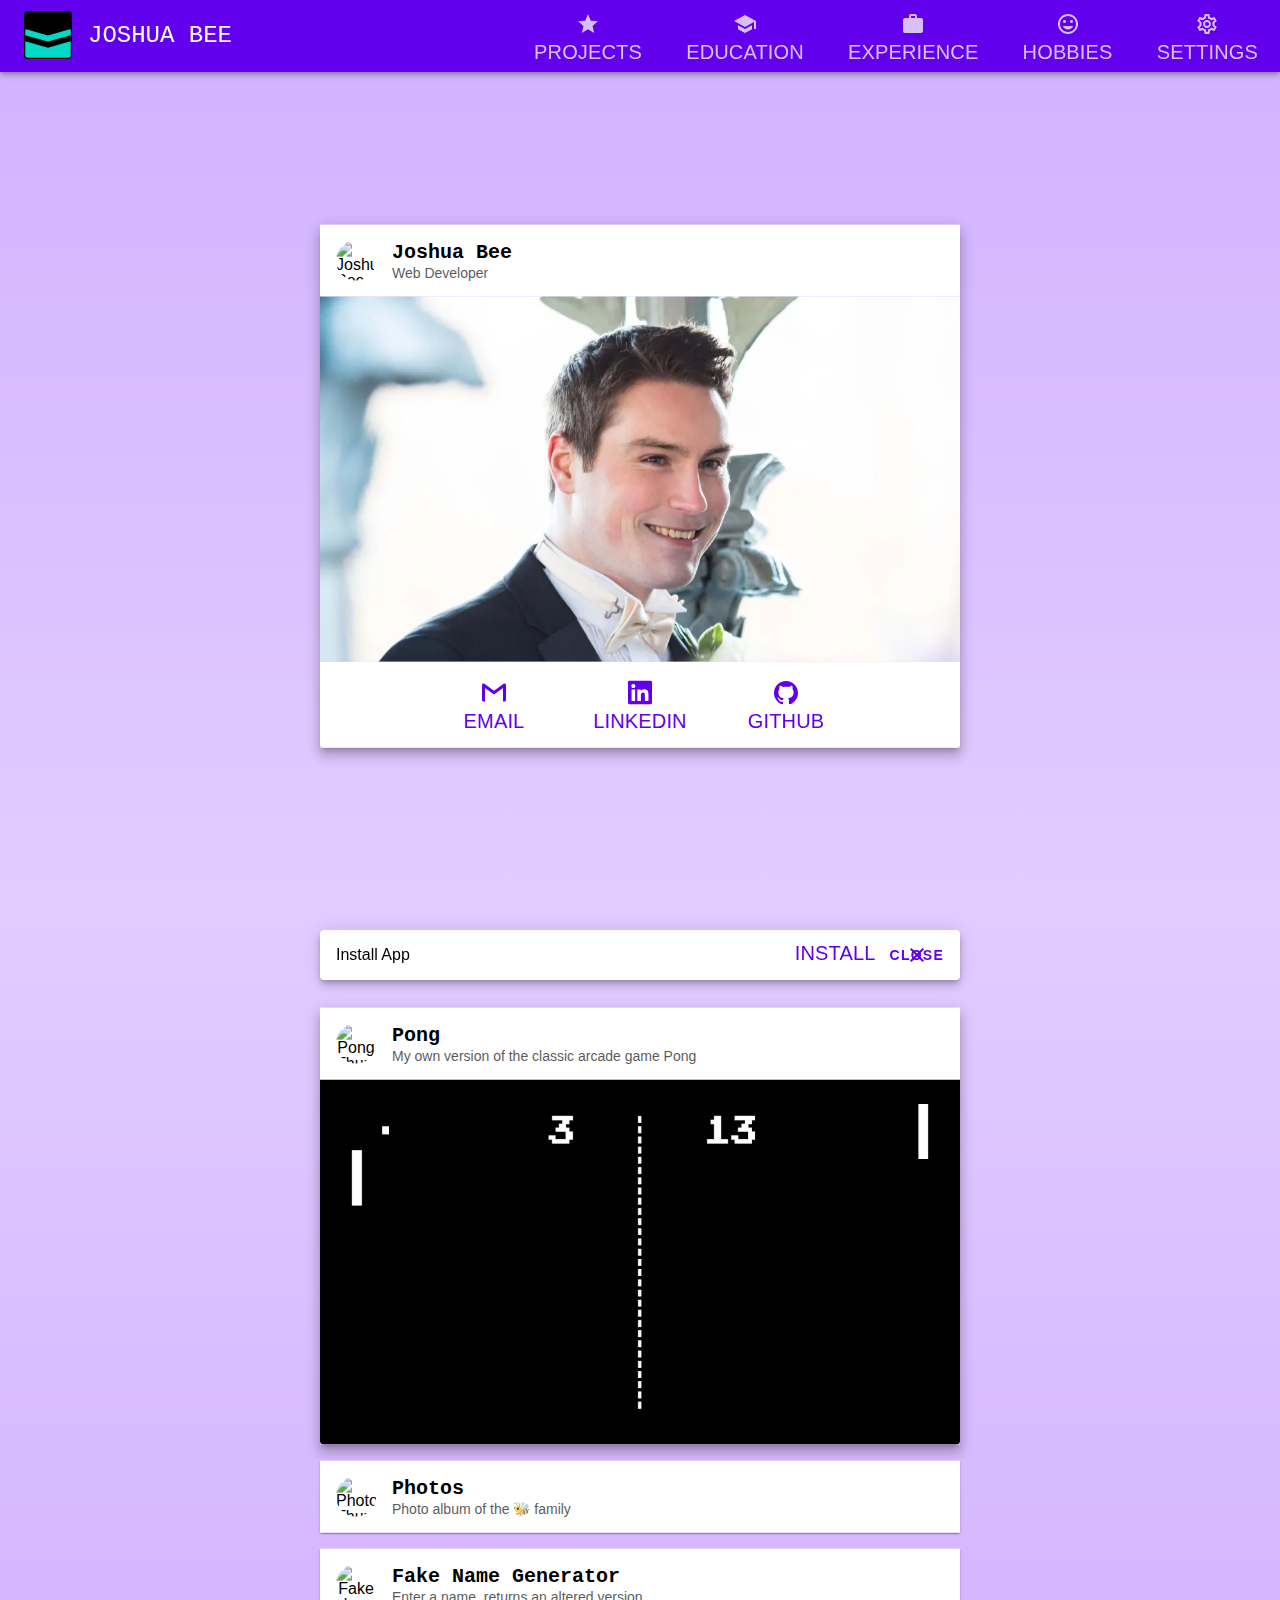
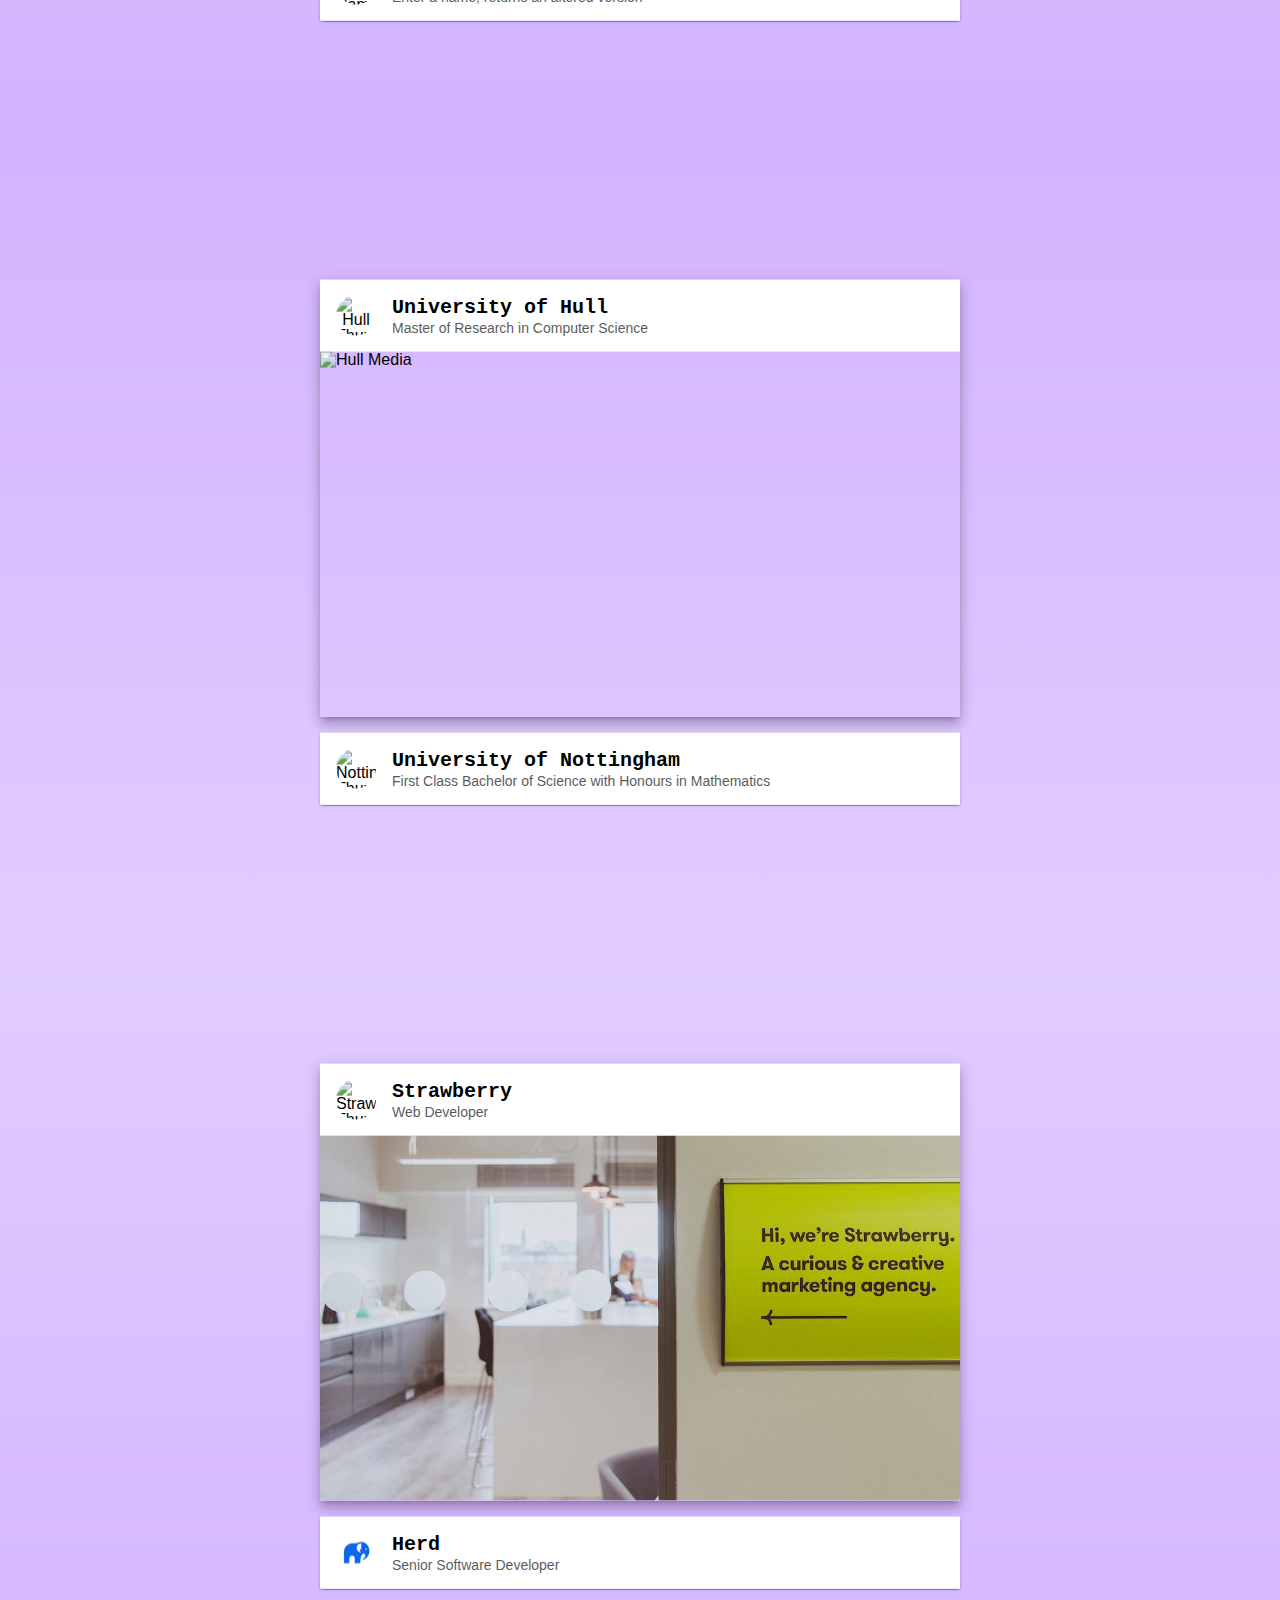
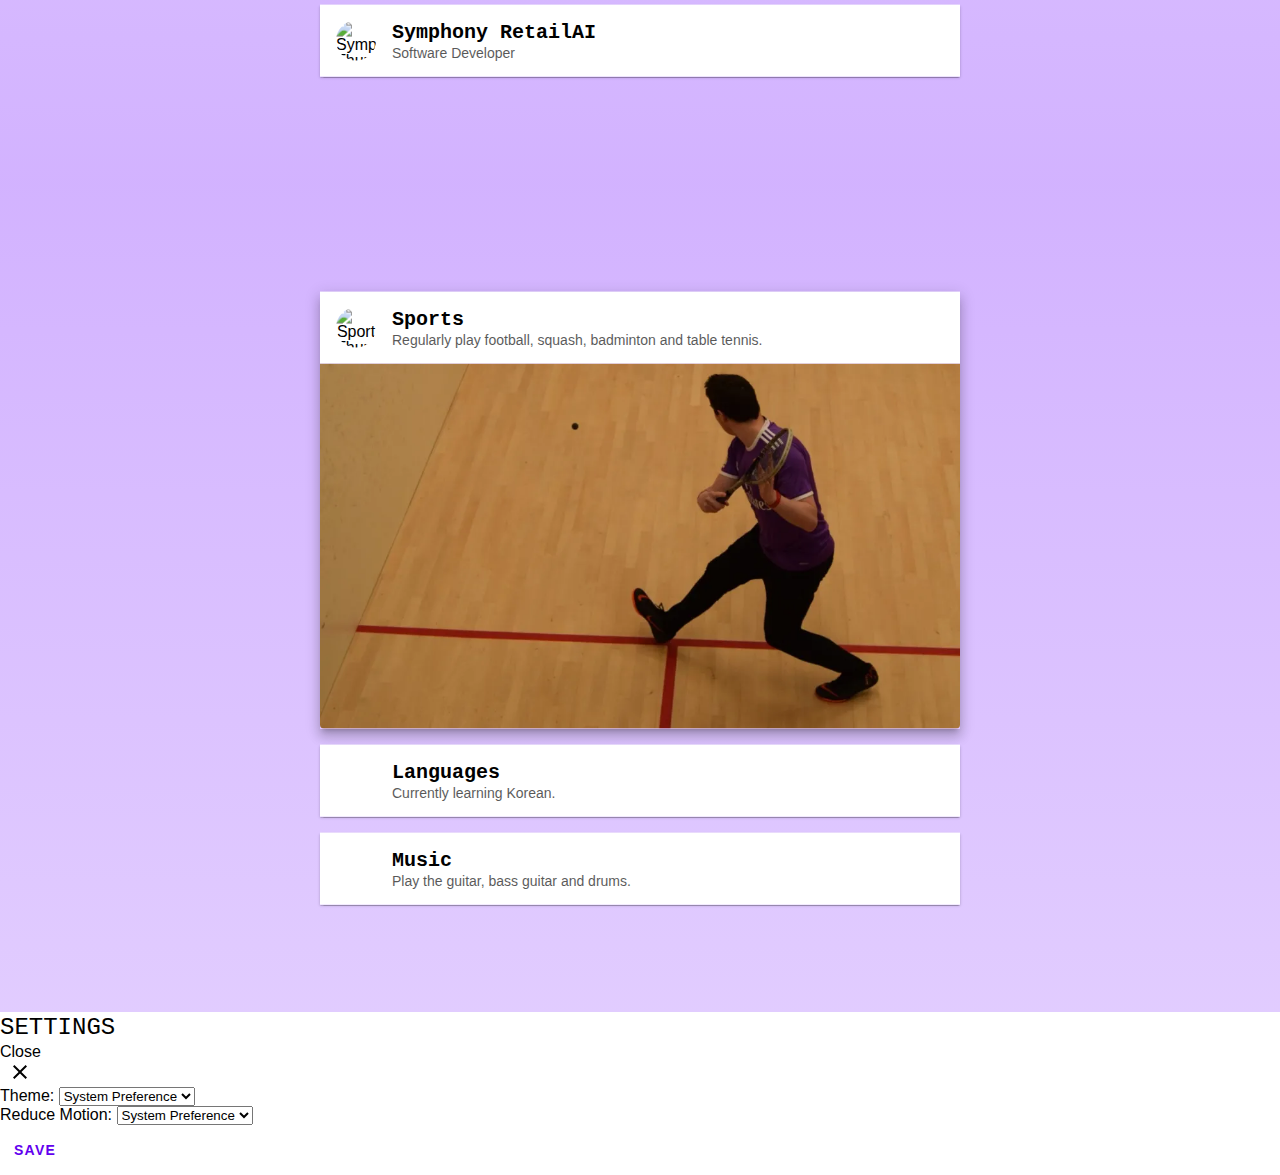
==== commit d9189729: "Removing Background Images" ====
--- a/index.html
+++ b/index.html
@@ -194,20 +194,6 @@
 
 			<section id="home" class="sheet" tabindex="-1">
 
-				<picture class="sheet__background">
-					<source srcset="images/home/background-600.webp" type="image/webp" media="(max-width: 600px)">
-					<source srcset="images/home/background-800.webp" type="image/webp" media="(max-width: 800px)">
-					<source srcset="images/home/background-1000.webp" type="image/webp" media="(max-width: 1000px)">
-					<source srcset="images/home/background-1200.webp" type="image/webp" media="(max-width: 1200px)">
-					<source srcset="images/home/background-1400.webp" type="image/webp" media="(max-width: 1400px)">
-					<source srcset="images/home/background-1600.webp" type="image/webp" media="(max-width: 1600px)">
-					<source srcset="images/home/background-1800.webp" type="image/webp" media="(max-width: 1800px)">
-					<source srcset="images/home/background-2000.webp" type="image/webp" media="(max-width: 2000px)">
-					<source srcset="images/home/background-2200.webp" type="image/webp" media="(max-width: 2200px)">
-					<source srcset="images/home/background-2400.webp" type="image/webp">
-					<img src="images/home/background-2400.jpg" height="1600" width="2400" alt="Home Background" fetchpriority="high" />
-				</picture>
-
 				<div class="cards">
 					<div class="card" data-state="open">
 						<header class="card__header">
@@ -249,20 +235,6 @@
 
 			<section id="projects" class="sheet" tabindex="-1">
 
-				<picture class="sheet__background">
-					<source srcset="images/projects/background-600.webp" type="image/webp" media="(max-width: 600px)">
-					<source srcset="images/projects/background-800.webp" type="image/webp" media="(max-width: 800px)">
-					<source srcset="images/projects/background-1000.webp" type="image/webp" media="(max-width: 1000px)">
-					<source srcset="images/projects/background-1200.webp" type="image/webp" media="(max-width: 1200px)">
-					<source srcset="images/projects/background-1400.webp" type="image/webp" media="(max-width: 1400px)">
-					<source srcset="images/projects/background-1600.webp" type="image/webp" media="(max-width: 1600px)">
-					<source srcset="images/projects/background-1800.webp" type="image/webp" media="(max-width: 1800px)">
-					<source srcset="images/projects/background-2000.webp" type="image/webp" media="(max-width: 2000px)">
-					<source srcset="images/projects/background-2200.webp" type="image/webp" media="(max-width: 2200px)">
-					<source srcset="images/projects/background-2400.webp" type="image/webp">
-					<img src="images/projects/background-2400.jpg" height="1600" width="2400" alt="Projects Background" loading="lazy" />
-				</picture>
-
 				<div class="cards">
 					<div class="card" data-cards="projects" data-state="open">
 						<header class="card__header">
@@ -278,8 +250,7 @@
 							<a href="https://pong.joshuabee.dev/" target="_blank" rel="noopener noreferrer">
 								<picture class="card__media">
 									<source srcset="images/projects/pong-media-1000.webp" type="image/webp" media="(max-width: 2000px)">
-									<source srcset="images/projects/pong-media-1500.webp" type="image/webp">
-									<img src="images/projects/pong-media-1500.jpg" height="855" width="1500" alt="Pong Media" loading="lazy" />
+									<img src="images/projects/pong-media-1500.webp" height="855" width="1500" alt="Pong Media" loading="lazy" />
 								</picture>
 							</a>
 						</div>
@@ -299,8 +270,7 @@
 							<a href="https://photos.joshuabee.dev/" target="_blank" rel="noopener noreferrer" tabindex="-1">
 								<picture class="card__media">
 									<source srcset="images/projects/photos-media-1000.webp" type="image/webp" media="(max-width: 2000px)">
-									<source srcset="images/projects/photos-media-1500.webp" type="image/webp">
-									<img src="images/projects/photos-media-1500.jpg" height="855" width="1500" alt="Photos Media" loading="lazy" />
+									<img src="images/projects/photos-media-1500.webp" height="855" width="1500" alt="Photos Media" loading="lazy" />
 								</picture>
 							</a>
 						</div>
@@ -320,8 +290,7 @@
 							<a href="https://fake.joshuabee.dev/" target="_blank" rel="noopener noreferrer" tabindex="-1">
 								<picture class="card__media">
 									<source srcset="images/projects/fake-name-generator-media-1000.webp" type="image/webp" media="(max-width: 2000px)">
-									<source srcset="images/projects/fake-name-generator-media-1500.webp" type="image/webp">
-									<img src="images/projects/fake-name-generator-media-1500.jpg" height="855" width="1500" alt="Fake Name Generator Media" loading="lazy" />
+									<img src="images/projects/fake-name-generator-media-1500.webp" height="855" width="1500" alt="Fake Name Generator Media" loading="lazy" />
 								</picture>
 							</a>
 						</div>
@@ -331,20 +300,6 @@
 
 			<section id="education" class="sheet" tabindex="-1">
 
-				<picture class="sheet__background">
-					<source srcset="images/education/background-600.webp" type="image/webp" media="(max-width: 600px)">
-					<source srcset="images/education/background-800.webp" type="image/webp" media="(max-width: 800px)">
-					<source srcset="images/education/background-1000.webp" type="image/webp" media="(max-width: 1000px)">
-					<source srcset="images/education/background-1200.webp" type="image/webp" media="(max-width: 1200px)">
-					<source srcset="images/education/background-1400.webp" type="image/webp" media="(max-width: 1400px)">
-					<source srcset="images/education/background-1600.webp" type="image/webp" media="(max-width: 1600px)">
-					<source srcset="images/education/background-1800.webp" type="image/webp" media="(max-width: 1800px)">
-					<source srcset="images/education/background-2000.webp" type="image/webp" media="(max-width: 2000px)">
-					<source srcset="images/education/background-2200.webp" type="image/webp" media="(max-width: 2200px)">
-					<source srcset="images/education/background-2400.webp" type="image/webp">
-					<img src="images/education/background-2400.jpg" height="1600" width="2400" alt="Education Background" loading="lazy" />
-				</picture>
-
 				<div class="cards">
 					<div class="card" data-cards="education" data-state="open">
 						<header class="card__header">
@@ -359,8 +314,7 @@
 						<div class="card__content">
 							<picture class="card__media">
 								<source srcset="images/education/hull-media-1000.webp" type="image/webp" media="(max-width: 2000px)">
-								<source srcset="images/education/hull-media-1500.webp" type="image/webp">
-								<img src="images/education/hull-media-1500.jpg" height="855" width="1500" alt="Hull Media" loading="lazy" />
+								<img src="images/education/hull-media-1500.webp" height="855" width="1500" alt="Hull Media" loading="lazy" />
 							</picture>
 						</div><!-- content -->
 					</div>
@@ -378,8 +332,7 @@
 						<div class="card__content">
 							<picture class="card__media">
 								<source srcset="images/education/nottingham-media-1000.webp" type="image/webp" media="(max-width: 2000px)">
-								<source srcset="images/education/nottingham-media-1500.webp" type="image/webp">
-								<img src="images/education/nottingham-media-1500.jpg" height="855" width="1500" alt="Nottingham Media" loading="lazy" />
+								<img src="images/education/nottingham-media-1500.webp" height="855" width="1500" alt="Nottingham Media" loading="lazy" />
 							</picture>
 						</div>
 					</div>
@@ -387,20 +340,6 @@
 			</section>
 
 			<section id="experience" class="sheet" tabindex="-1">
-
-				<picture class="sheet__background">
-					<source srcset="images/experience/background-600.webp" type="image/webp" media="(max-width: 600px)">
-					<source srcset="images/experience/background-800.webp" type="image/webp" media="(max-width: 800px)">
-					<source srcset="images/experience/background-1000.webp" type="image/webp" media="(max-width: 1000px)">
-					<source srcset="images/experience/background-1200.webp" type="image/webp" media="(max-width: 1200px)">
-					<source srcset="images/experience/background-1400.webp" type="image/webp" media="(max-width: 1400px)">
-					<source srcset="images/experience/background-1600.webp" type="image/webp" media="(max-width: 1600px)">
-					<source srcset="images/experience/background-1800.webp" type="image/webp" media="(max-width: 1800px)">
-					<source srcset="images/experience/background-2000.webp" type="image/webp" media="(max-width: 2000px)">
-					<source srcset="images/experience/background-2200.webp" type="image/webp" media="(max-width: 2200px)">
-					<source srcset="images/experience/background-2400.webp" type="image/webp">
-					<img src="images/experience/background-2400.jpg" height="1600" width="2400" alt="Experience Background" loading="lazy" />
-				</picture>
 				
 				<div class="cards">
 					<div class="card" data-cards="experience" data-state="open">
@@ -417,8 +356,7 @@
 							<a href="https://strawberry.co.uk/" target="_blank" rel="noopener noreferrer">
 								<picture class="card__media">
 									<source srcset="images/experience/strawberry-media-1000.webp" type="image/webp" media="(max-width: 2000px)">
-									<source srcset="images/experience/strawberry-media-1500.webp" type="image/webp">
-									<img src="images/experience/strawberry-media-1500.jpg" height="855" width="1500" alt="Strawberry Media" loading="lazy" />
+									<img src="images/experience/strawberry-media-1500.webp" height="855" width="1500" alt="Strawberry Media" loading="lazy" />
 								</picture>
 							</a>
 						</div>
@@ -438,8 +376,7 @@
 							<a href="https://herd.io/" target="_blank" rel="noopener noreferrer" tabindex="-1">
 								<picture class="card__media">
 									<source srcset="images/experience/herd-media-1000.webp" type="image/webp" media="(max-width: 2000px)">
-									<source srcset="images/experience/herd-media-1500.webp" type="image/webp">
-									<img src="images/experience/herd-media-1500.jpg" height="855" width="1500" alt="Herd Media" loading="lazy" />
+									<img src="images/experience/herd-media-1500.webp" height="855" width="1500" alt="Herd Media" loading="lazy" />
 								</picture>
 							</a>
 						</div>
@@ -459,8 +396,7 @@
 							<a href="https://www.symphonyretailai.com/" target="_blank" rel="noopener noreferrer" tabindex="-1">
 								<picture class="card__media">
 									<source srcset="images/experience/symphony-media-1000.webp" type="image/webp" media="(max-width: 2000px)">
-									<source srcset="images/experience/symphony-media-1500.webp" type="image/webp">
-									<img src="images/experience/symphony-media-1500.jpg" height="855" width="1500" alt="Symphony Media" loading="lazy" />
+									<img src="images/experience/symphony-media-1500.webp" height="855" width="1500" alt="Symphony Media" loading="lazy" />
 								</picture>
 							</a>
 						</div>
@@ -470,20 +406,6 @@
 
 			<section id="hobbies" class="sheet" tabindex="-1">
 
-				<picture class="sheet__background">
-					<source srcset="images/hobbies/background-600.webp" type="image/webp" media="(max-width: 600px)">
-					<source srcset="images/hobbies/background-800.webp" type="image/webp" media="(max-width: 800px)">
-					<source srcset="images/hobbies/background-1000.webp" type="image/webp" media="(max-width: 1000px)">
-					<source srcset="images/hobbies/background-1200.webp" type="image/webp" media="(max-width: 1200px)">
-					<source srcset="images/hobbies/background-1400.webp" type="image/webp" media="(max-width: 1400px)">
-					<source srcset="images/hobbies/background-1600.webp" type="image/webp" media="(max-width: 1600px)">
-					<source srcset="images/hobbies/background-1800.webp" type="image/webp" media="(max-width: 1800px)">
-					<source srcset="images/hobbies/background-2000.webp" type="image/webp" media="(max-width: 2000px)">
-					<source srcset="images/hobbies/background-2200.webp" type="image/webp" media="(max-width: 2200px)">
-					<source srcset="images/hobbies/background-2400.webp" type="image/webp">
-					<img src="images/hobbies/background-2400.jpg" height="1600" width="2400" alt="Hobbies Background" loading="lazy" />
-				</picture>
-
 				<div class="cards">
 					<div class="card" data-cards="hobbies" data-state="open">
 						<header class="card__header">
@@ -498,8 +420,7 @@
 						<div class="card__content">
 							<picture class="card__media">
 								<source srcset="images/hobbies/sport-media-1000.webp" type="image/webp" media="(max-width: 2000px)">
-								<source srcset="images/hobbies/sport-media-1500.webp" type="image/webp">
-								<img src="images/hobbies/sport-media-1500.jpg" height="855" width="1500" alt="Sport Media" loading="lazy" />
+								<img src="images/hobbies/sport-media-1500.webp" height="855" width="1500" alt="Sport Media" loading="lazy" />
 							</picture>
 						</div>
 					</div>
@@ -517,8 +438,7 @@
 						<div class="card__content">
 							<picture class="card__media">
 								<source srcset="images/hobbies/language-media-1000.webp" type="image/webp" media="(max-width: 2000px)">
-								<source srcset="images/hobbies/language-media-1500.webp" type="image/webp">
-								<img src="images/hobbies/language-media-1500.jpg" height="855" width="1500" alt="Language Media" loading="lazy" />
+								<img src="images/hobbies/language-media-1500.webp" height="855" width="1500" alt="Language Media" loading="lazy" />
 							</picture>
 						</div>
 					</div>
@@ -536,8 +456,7 @@
 						<div class="card__content">
 							<picture class="card__media">
 								<source srcset="images/hobbies/music-media-1000.webp" type="image/webp" media="(max-width: 2000px)">
-								<source srcset="images/hobbies/music-media-1500.webp" type="image/webp">
-								<img src="images/hobbies/music-media-1500.jpg" height="855" width="1500" alt="Music Media" loading="lazy" />
+								<img src="images/hobbies/music-media-1500.webp" height="855" width="1500" alt="Music Media" loading="lazy" />
 							</picture>
 						</div>
 					</div>
--- a/styles/6-components/sheet.css
+++ b/styles/6-components/sheet.css
@@ -9,20 +9,42 @@
 	margin-top: 4.5em; /* The header bar is 4.5em. */
 }
 
-.sheet__background img {
-	height: 100%;
-	width: 100%;
-	object-fit: cover;
-
-	/* If filter is not supported this will put a 0.5 opacity layer over the image. */
-	opacity: 0.5;
+.sheet#home {
+	background: linear-gradient(hsl(265deg 100% 85%), hsl(265deg 100% 90%));
 }
 
-/* If filter is supported it applies the filter and removes the opacity. */
-@supports (filter: blur(3px)) {
-	.sheet__background img {
-		opacity: 1;
-		filter: blur(3px);
-		transform: scale(1.05);
-	}
+.sheet#projects {
+	background: linear-gradient(hsl(265deg 100% 90%), hsl(265deg 100% 85%));
+}
+
+.sheet#education {
+	background: linear-gradient(hsl(265deg 100% 85%), hsl(265deg 100% 90%));
+}
+
+.sheet#experience {
+	background: linear-gradient(hsl(265deg 100% 90%), hsl(265deg 100% 85%));
+}
+
+.sheet#hobbies {
+	background: linear-gradient(hsl(265deg 100% 85%), hsl(265deg 100% 90%));
+}
+
+body[data-theme="dark"] .sheet#home {
+	background: linear-gradient(hsl(174deg 97% 10%), hsl(174deg 97% 15%));
+}
+
+body[data-theme="dark"] .sheet#projects {
+	background: linear-gradient(hsl(174deg 97% 15%), hsl(174deg 97% 10%));
+}
+
+body[data-theme="dark"] .sheet#education {
+	background: linear-gradient(hsl(174deg 97% 10%), hsl(174deg 97% 15%));
+}
+
+body[data-theme="dark"] .sheet#experience {
+	background: linear-gradient(hsl(174deg 97% 15%), hsl(174deg 97% 10%));
+}
+
+body[data-theme="dark"] .sheet#hobbies {
+	background: linear-gradient(hsl(174deg 97% 10%), hsl(174deg 97% 15%));
 }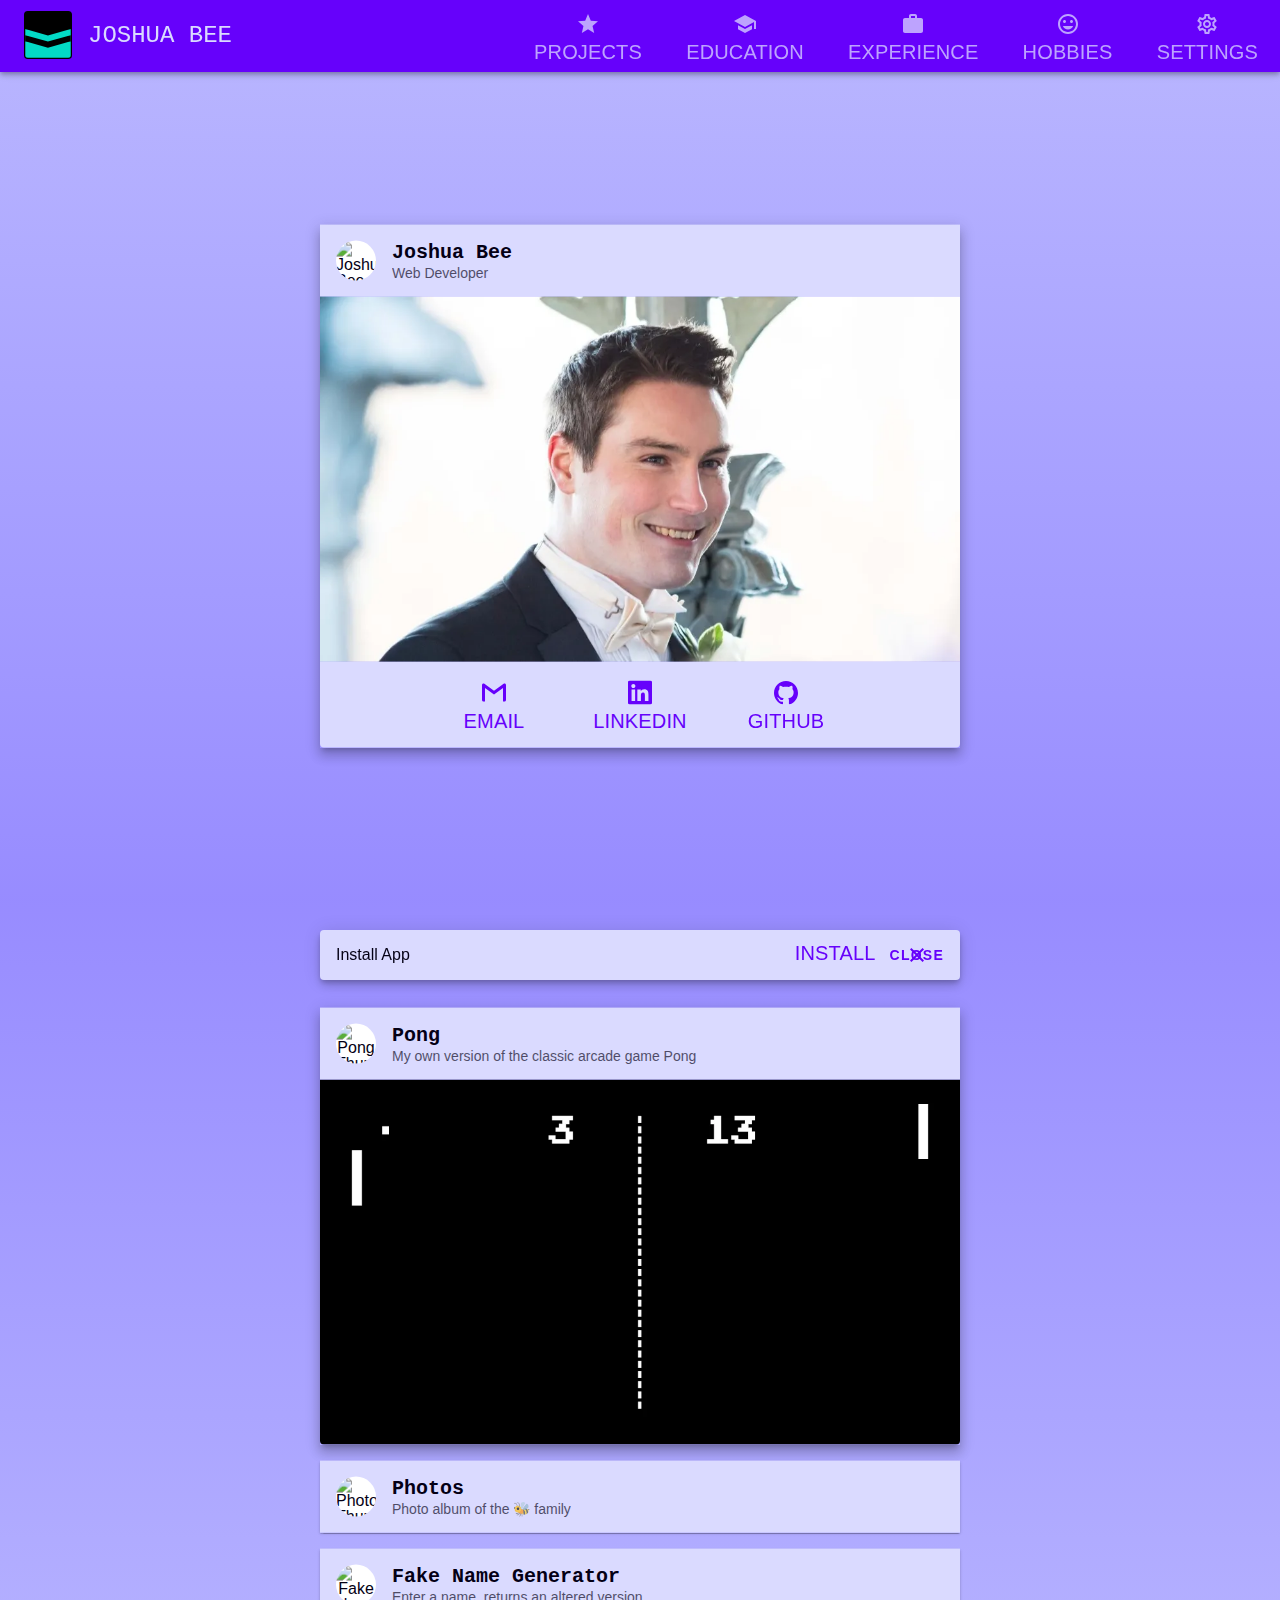
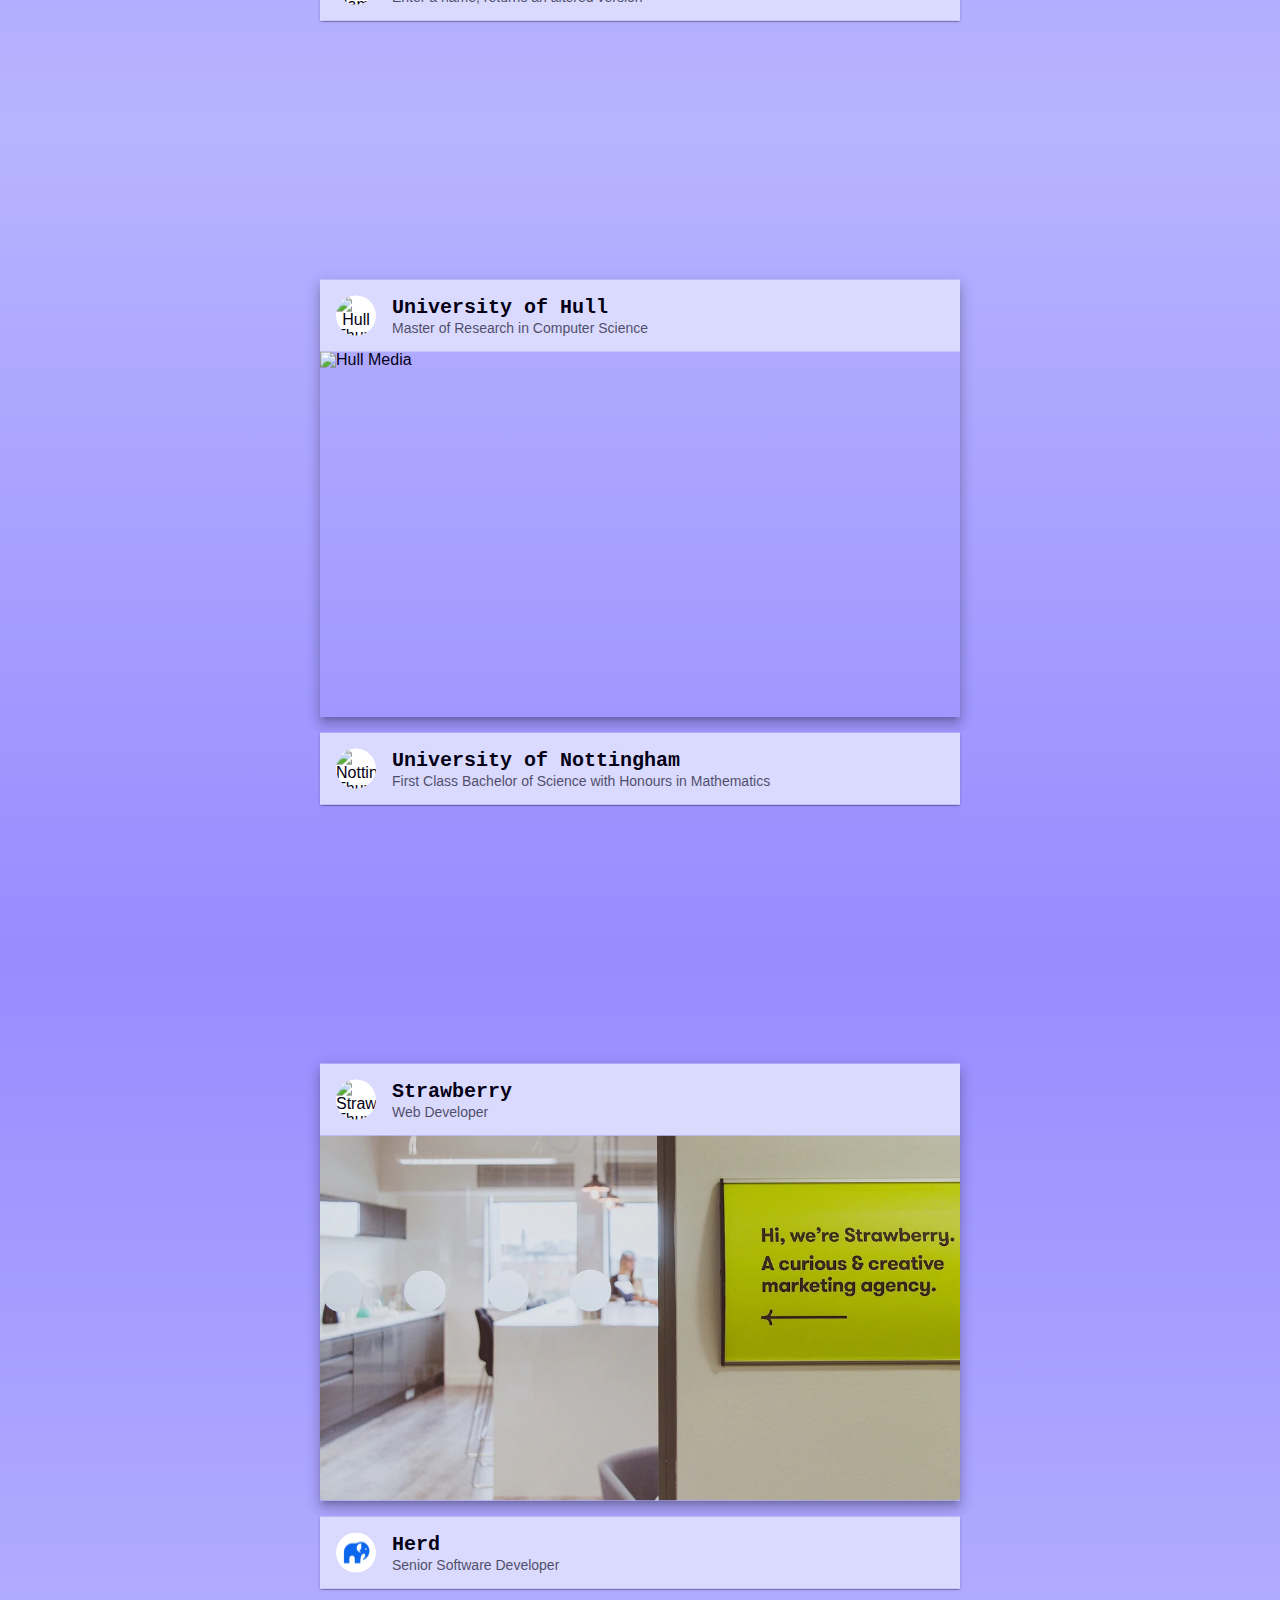
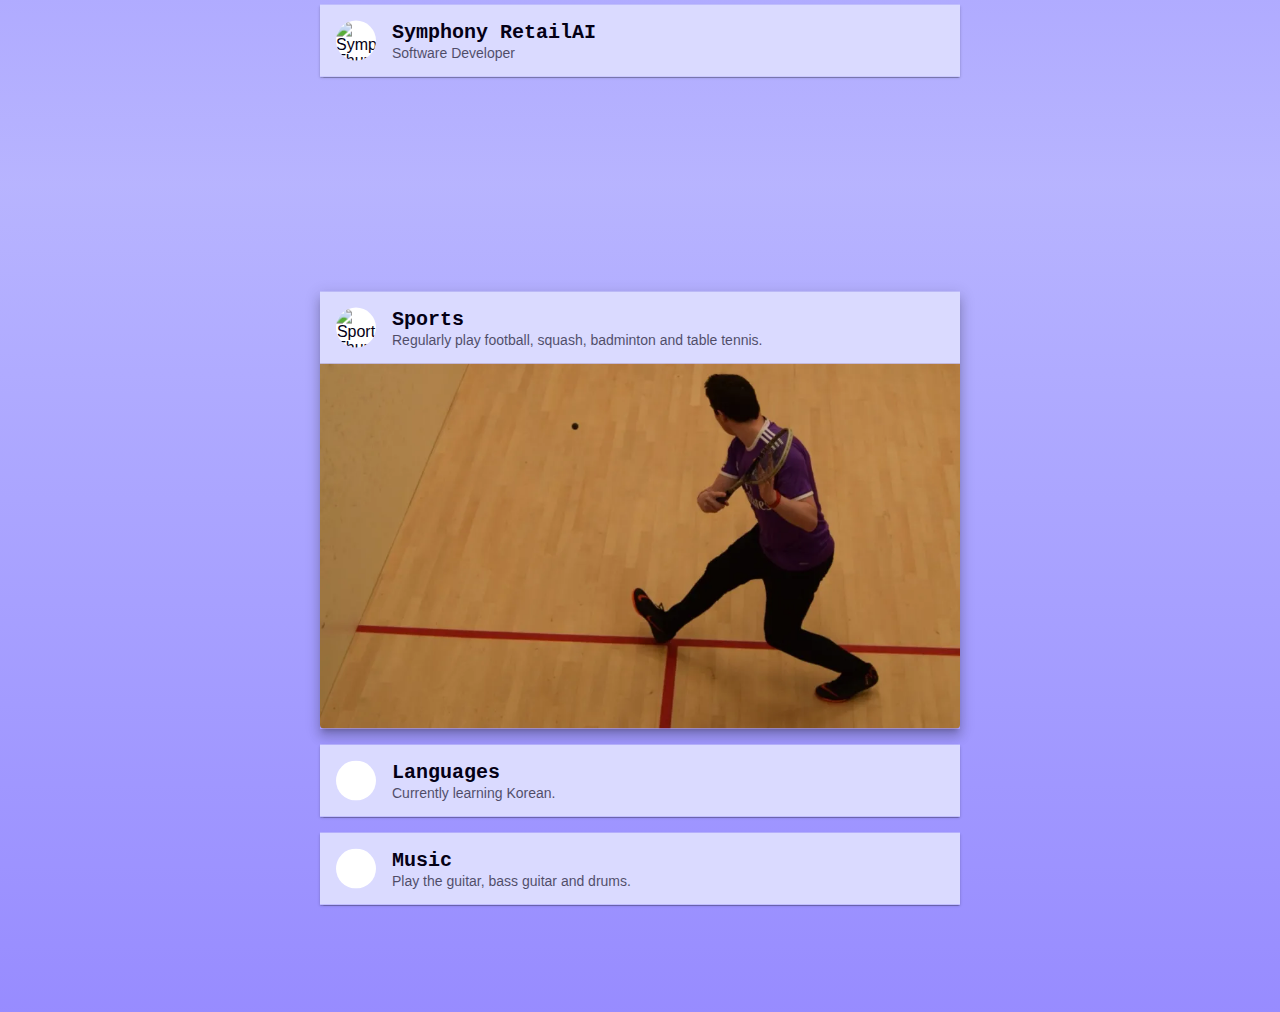
==== commit ee3d6a4e: "Update Manifest & Sitemap" ====
--- a/index.html
+++ b/index.html
@@ -44,29 +44,17 @@
 		<meta name="twitter:image:alt" content="Joshua Bee" />
 		
 		<!-- Icons -->
-		<link rel="apple-touch-icon" sizes="57x57" href="apple-icon-57.png">
-		<link rel="apple-touch-icon" sizes="60x60" href="apple-icon-60.png">
-		<link rel="apple-touch-icon" sizes="72x72" href="apple-icon-72.png">
-		<link rel="apple-touch-icon" sizes="76x76" href="apple-icon-76.png">
-		<link rel="apple-touch-icon" sizes="114x114" href="apple-icon-114.png">
-		<link rel="apple-touch-icon" sizes="120x120" href="apple-icon-120.png">
-		<link rel="apple-touch-icon" sizes="144x144" href="apple-icon-144.png">
-		<link rel="apple-touch-icon" sizes="152x152" href="apple-icon-152.png">
-		<link rel="apple-touch-icon" sizes="180x180" href="apple-icon-180.png">
-		<link rel="apple-touch-icon" href="apple-touch-icon.png">
-		<link rel="mask-icon" href="safari-pinned-tab.svg" color="#6200EE">
-		<link rel="icon" type="image/png" sizes="192x192" href="android-icon-192.png">
-		<link rel="icon" type="image/png" sizes="32x32" href="favicon-32.png">
-		<link rel="icon" type="image/png" sizes="96x96" href="favicon-96.png">
-		<link rel="icon" type="image/png" sizes="16x16" href="favicon-16.png">
+		<link rel="apple-touch-icon" sizes="180x180" href="/apple-touch-icon.png">
+		<link rel="icon" type="image/png" sizes="32x32" href="/favicon-32.png">
+		<link rel="icon" type="image/png" sizes="16x16" href="/favicon-16.png">
+		<link rel="manifest" href="/manifest.webmanifest">
+		<link rel="mask-icon" href="/safari-pinned-tab.svg" color="#6200EE">
 		<meta name="msapplication-TileColor" content="#6200EE">
-		<meta name="msapplication-TileImage" content="ms-icon-144.png">
 		
 		<link rel="canonical" href="https://joshuabee.dev/" />
 
 		<!-- Progressive Web App -->
 		<meta name="theme-color" content="#6200EE" />
-		<link rel="manifest" href="manifest.json" />
 
 		<script type="application/ld+json">
 			{
@@ -209,7 +197,7 @@
 						<picture class="card__media">
 							<source srcset="images/home/media-1000.webp" type="image/webp" media="(max-width: 2000px)">
 							<source srcset="images/home/media-1500.webp" type="image/webp">
-							<img src="images/home/media-1500.jpg" height="855" width="1500" alt="Joshua Bee" loading="lazy" />
+							<img src="images/home/media-1500.jpg" height="855" width="1500" alt="Joshua Bee" fetchpriority="high" />
 						</picture>
 
 						<footer class="card__footer">
--- a/styles/1-settings/color.css
+++ b/styles/1-settings/color.css
@@ -3,44 +3,64 @@
 //             Color              //
 //                                //
 //--------------------------------*/
-:root {
+body {
+	--hue: 286;
+
+	--color-primary-1: oklch(90% 0.05 var(--hue));
+	--color-primary-2: oklch(80% 0.105 var(--hue));
+	--color-primary-3: oklch(70% 0.165 var(--hue));
+	--color-primary-4: oklch(60% 0.229 var(--hue));
+	--color-primary-5: oklch(50% 0.29 var(--hue));
+	--color-primary-6: oklch(40% 0.232 var(--hue));
+	--color-primary-7: oklch(30% 0.174 var(--hue));
+	--color-primary-8: oklch(20% 0.116 var(--hue));
+	--color-primary-9: oklch(10% 0.058 var(--hue));
+
 	/*
 		Primary Color
 	*/
-	--color-primary: #6200EE;
-	--color-primary-text: #FFF;
-	
-	/*
-		Secondary Color
-	*/
-	--color-secondary: #03DAC6;
-	--color-secondary-text: #000;
+	--color-primary: var(--color-primary-5);
+	--color-primary-text: var(--color-primary-1);
 	
 	/*
 		Background
 	*/
-	--color-background: #FFF;
-	--color-background-text: #000;
+	--color-background: var(--color-primary-1);
+	--color-background-text: var(--color-primary-9);
 }
 
-@media (prefers-color-scheme: dark) {
-	:root {
-		/*
-			Primary Color
-		*/
-		--color-primary: #03DAC6;
-		--color-primary-text: #000;
-		
-		/*
-			Secondary Color
-		*/
-		--color-secondary: #6200EE;
-		--color-secondary-text: #FFF;
-		
-		/*
-			Background
-		*/
-		--color-background: #000;
-		--color-background-text: #FFF;
+@media (color-gamut: p3) {
+	body {
+		--color-primary-1: oklch(90% 0.055 var(--hue));
+		--color-primary-2: oklch(80% 0.115 var(--hue));
+		--color-primary-3: oklch(70% 0.179 var(--hue));
+		--color-primary-4: oklch(60% 0.246 var(--hue));
+		--color-primary-5: oklch(50% 0.296 var(--hue));
+		--color-primary-6: oklch(40% 0.237 var(--hue));
+		--color-primary-7: oklch(30% 0.177 var(--hue));
+		--color-primary-8: oklch(20% 0.118 var(--hue));
+		--color-primary-9: oklch(10% 0.059 var(--hue));
 	}
+}
+
+@media (color-gamut: rec2020) {
+	body {
+		--color-primary-1: oklch(90% 0.056 var(--hue));
+		--color-primary-2: oklch(80% 0.117 var(--hue));
+		--color-primary-3: oklch(70% 0.181 var(--hue));
+		--color-primary-4: oklch(60% 0.25 var(--hue));
+		--color-primary-5: oklch(50% 0.32 var(--hue));
+		--color-primary-6: oklch(40% 0.256 var(--hue));
+		--color-primary-7: oklch(30% 0.192 var(--hue));
+		--color-primary-8: oklch(20% 0.128 var(--hue));
+		--color-primary-9: oklch(10% 0.064 var(--hue));
+	}
+}
+
+body[data-theme="dark"] {
+	/*
+		Background
+	*/
+	--color-background: var(--color-primary-9);
+	--color-background-text: var(--color-primary-1);
 }--- a/styles/4-elements/body.css
+++ b/styles/4-elements/body.css
@@ -1,8 +1,8 @@
 body {
 	font-family: var(--font-sans-serif);
 	font-weight: 400;
-	color: #000;
-	color: var(--color-background-text);
+	background-color: var(--color-primary-2, #FFF);
+	color: var(--color-primary-9, #000);
 	-moz-osx-font-smoothing: grayscale;
 	-webkit-font-smoothing: antialiased;
 
--- a/styles/6-components/button.css
+++ b/styles/6-components/button.css
@@ -13,8 +13,7 @@
 }
 
 .button {
-	color: #6200EE;
-	color: var(--color-primary);
+	color: var(--color-primary, #6200EE);
 	box-sizing: border-box;
 	position: relative;
 	-webkit-user-select: none;
@@ -54,8 +53,7 @@
 }
 
 .button::before {
-	background-color: #6200EE;
-	background-color: var(--color-primary);
+	background-color: var(--color-primary, #6200EE);
 	opacity: 0;
 	border-radius: 0.25em;
 	height: 100%;
@@ -70,10 +68,8 @@
 	backface-visibility: hidden;
 }
 
-@media (prefers-reduced-motion: no-preference) {
-	.button::before {
-		transition: opacity .2s ease;
-	}
+body[data-prefers-reduced-motion="false"] .button::before {
+	transition: opacity .2s ease;
 }
 
 .button:hover::before,
@@ -104,8 +100,7 @@
 .button-icon-text  svg {
 	height: 1.5rem;
 	padding-top: 0.75rem;
-	fill: #6200EE;
-	fill: var(--color-primary);
+	fill: var(--color-primary, #6200EE);
 }
 
 @media only screen and (min-device-width: 768px) {
--- a/styles/6-components/card.css
+++ b/styles/6-components/card.css
@@ -11,8 +11,7 @@
 }
 
 .card {
-	color: #000;
-	color: var(--color-background-text);
+	color: var(--color-background-text, #000);
 	cursor: pointer;
 	margin-bottom: 1em;
 	z-index: 1;
@@ -30,8 +29,7 @@
 }
 
 .card__header {
-	background-color: #FFF;
-	background-color: var(--color-background);
+	background-color: var(--color-background, #FFF);
 }
 
 .card__header-button {
@@ -104,8 +102,7 @@
 }
 
 .card__footer {
-	background-color: #FFF;
-	background-color: var(--color-background);
+	background-color: var(--color-background, #FFF);
 	border-bottom-left-radius: 0.25em;
 	border-bottom-right-radius: 0.25em;
 }
--- a/styles/6-components/header.css
+++ b/styles/6-components/header.css
@@ -7,10 +7,8 @@
 	position: fixed;
 	top: 0;
 	width: 100%;
-	background-color: #6200EE;
-	background-color: var(--color-primary);
-	color: #FFF;
-	color: var(--color-primary-text);
+	background-color: var(--color-primary, #6200EE);
+	color: var(--color-primary-text, #FFF);
 	justify-content: space-between;
 	display: flex;
 	display: -ms-flexbox;
@@ -46,8 +44,7 @@
 .header__navigation-button svg {
 	margin-left: auto;
 	padding: 0 2em;
-	fill: #FFF;
-	fill: var(--color-primary-text);
+	fill: var(--color-primary-text, #FFF);
 }
 
 @media only screen and (min-device-width: 1000px) {
--- a/styles/6-components/modal.css
+++ b/styles/6-components/modal.css
@@ -0,0 +1,54 @@
+/*--------------------------------//
+//                                //
+//             Modal             //
+//                                //
+//--------------------------------*/
+.modal {
+	color: var(--color-background-text, #000);
+    background-color: var(--color-background, #FFF);
+	display: flex;
+	flex-direction: column;
+	height: 80%;
+	left: 50%;
+	position: fixed;
+	top: 50%;
+	transform: translateX(100vw);
+	width: 80%;
+	z-index: 6;
+}
+
+.modal[data-state="open"] {
+	transform: translate(-50%, -50%);
+	visibility: visible;
+}
+
+.modal__header {
+	color: var(--color-primary-text, #FFF);
+    background-color: var(--color-primary, #6200EE);
+	display: flex;
+	justify-content: space-between;
+}
+
+.modal__title {
+	padding: 1em;
+}
+
+.modal__close {
+	padding: 1em;
+}
+
+.modal__content {
+	display: flex;
+	flex-direction: column;
+	grid-gap: 2em;
+	padding: 2em;
+}
+
+.modal__footer {
+	display: flex;
+	justify-content: flex-end;
+}
+
+.modal__accept {
+	margin: 0.5em;
+}--- a/styles/6-components/navigation.css
+++ b/styles/6-components/navigation.css
@@ -11,20 +11,16 @@
 	height: calc(100vh - 4.5em);
 	left: 0;
 	width: 100%;
-	color: #FFF;
-	color: var(--color-primary-text);
-	background-color: #6200EE;
-    background-color: var(--color-primary);
+	color: var(--color-primary-text, #FFF);
+    background-color: var(--color-primary, #6200EE);
 	transform: translateX(100vw);
 	visibility: hidden;
 	z-index: 3;
 }
 
-@media (prefers-reduced-motion: no-preference) {
-	.navigation {
-		transition: transform 0.25s ease-in-out,
-			visibility 1ms linear 0.25s;
-	}
+body[data-prefers-reduced-motion="false"] .navigation {
+	transition: transform 0.25s ease-in-out,
+		visibility 1ms linear 0.25s;
 }
 
 .navigation[data-visible="true"] {
@@ -32,11 +28,9 @@
 	visibility: visible;
 }
 
-@media (prefers-reduced-motion: no-preference) {
-	.navigation[data-visible="true"] {
-		transition: transform 0.25s ease-in-out,
-			visibility 1ms linear;
-	}
+body[data-prefers-reduced-motion="false"] .navigation[data-visible="true"] {
+	transition: transform 0.25s ease-in-out,
+		visibility 1ms linear;
 }
 
 .navigation__items {
@@ -56,10 +50,8 @@
 	flex-grow: 1;
 }
 
-@media (prefers-reduced-motion: no-preference) {
-	.navigation__item {
-		transition: color .25s ease;
-	}
+body[data-prefers-reduced-motion="false"] .navigation__item {
+	transition: color .25s ease;
 }
 
 .navigation__link {
@@ -77,8 +69,7 @@
 .navigation__item svg {
 	padding-top: 0.75rem;
 	margin: 0 auto;
-	fill: #FFF;
-	fill: var(--color-primary-text);
+	fill: var(--color-primary-text, #FFF);
 }
 
 .navigation__label {
@@ -93,8 +84,7 @@
 .navigation__indicator {
 	left: 0;
 	right: 0;
-	background: #03DAC6;
-	background: var(--color-secondary);
+	background: var(--color-primary-text, #FFF);
 	bottom: 0;
 	height: 0.25em;
 	position: absolute;
@@ -102,10 +92,8 @@
 	transform-origin: bottom;
 }
 
-@media (prefers-reduced-motion: no-preference) {
-	.navigation__indicator {
-		transition: transform .25s ease;
-	}
+body[data-prefers-reduced-motion="false"] .navigation__indicator {
+	transition: transform .25s ease;
 }
 
 @media only screen and (min-device-width: 1000px) {
--- a/styles/6-components/overlay.css
+++ b/styles/6-components/overlay.css
@@ -0,0 +1,21 @@
+/*--------------------------------//
+//                                //
+//            Overlay             //
+//                                //
+//--------------------------------*/
+.overlay {
+	background-color: var(--color-primary-9, #000);
+	height: 100%;
+	left: 0;
+	opacity: 0.7;
+	position: fixed;
+	transform: translateX(100vw);
+	visibility: hidden;
+	width: 100%;
+	z-index: 5;
+}
+
+.overlay[data-state="active"] {
+	transform: translateX(0);
+	visibility: visible;
+}--- a/styles/6-components/skip-link.css
+++ b/styles/6-components/skip-link.css
@@ -4,10 +4,8 @@
 //                                //
 //--------------------------------*/
 .skip-link {
-	background-color: #FFF;
-	background-color: var(--color-background);
-	color: #000;
-	color: var(--color-background-text);
+	background-color: var(--color-background, #FFF);
+	color: var(--color-background-text, #000);
 	left: 50%;
 	padding: 16px;
 	position: absolute;
@@ -15,10 +13,8 @@
 	z-index: 5;
 }
 
-@media (prefers-reduced-motion: no-preference) {
-	.skip-link {
-		transition: transform 0.3s;
-	}
+body[data-prefers-reduced-motion="false"] .skip-link {
+	transition: transform 0.3s;
 }
 
 .skip-link:focus {
--- a/styles/6-components/snackbar.css
+++ b/styles/6-components/snackbar.css
@@ -12,10 +12,8 @@
 	width: 50%;
 	min-height: 3em;
 	
-	background-color: #000;
-	background-color: var(--color-background);
-	color: #FFF;
-	color: var(--color-background-text);
+	background-color: var(--color-background, #000);
+	color: var(--color-background-text, #FFF);
 	
 	align-content: center;
 	
@@ -28,10 +26,8 @@
 	box-shadow: 0px 3px 5px -1px rgba(0, 0, 0, 0.2), 0px 6px 10px 0px rgba(0, 0, 0, 0.14), 0px 1px 18px 0px rgba(0, 0, 0, 0.12);
 }
 
-@media (prefers-reduced-motion: no-preference) {
-	.snackbar {
-		transition: bottom 1s ease, top 1s ease;
-	}
+body[data-prefers-reduced-motion="false"] .snackbar {
+	transition: bottom 1s ease, top 1s ease;
 }
 
 .snackbar[aria-hidden="false"] {
@@ -68,8 +64,7 @@
     transform: translate(-50%, -50%);
     left: 50%;
 	top: 50%;
-	fill: #000;
-	fill: var(--color-primary-text);
+	fill: var(--color-primary-text, #000);
 }
 
 .snackbar__close::before {
--- a/styles/6-components/sheet.css
+++ b/styles/6-components/sheet.css
@@ -10,41 +10,41 @@
 }
 
 .sheet#home {
-	background: linear-gradient(hsl(265deg 100% 85%), hsl(265deg 100% 90%));
+	background: linear-gradient(var(--color-primary-2), var(--color-primary-3));
 }
 
 .sheet#projects {
-	background: linear-gradient(hsl(265deg 100% 90%), hsl(265deg 100% 85%));
+	background: linear-gradient(var(--color-primary-3), var(--color-primary-2));
 }
 
 .sheet#education {
-	background: linear-gradient(hsl(265deg 100% 85%), hsl(265deg 100% 90%));
+	background: linear-gradient(var(--color-primary-2), var(--color-primary-3));
 }
 
 .sheet#experience {
-	background: linear-gradient(hsl(265deg 100% 90%), hsl(265deg 100% 85%));
+	background: linear-gradient(var(--color-primary-3), var(--color-primary-2));
 }
 
 .sheet#hobbies {
-	background: linear-gradient(hsl(265deg 100% 85%), hsl(265deg 100% 90%));
+	background: linear-gradient(var(--color-primary-2), var(--color-primary-3));
 }
 
 body[data-theme="dark"] .sheet#home {
-	background: linear-gradient(hsl(174deg 97% 10%), hsl(174deg 97% 15%));
+	background: linear-gradient(var(--color-primary-6), var(--color-primary-7));
 }
 
 body[data-theme="dark"] .sheet#projects {
-	background: linear-gradient(hsl(174deg 97% 15%), hsl(174deg 97% 10%));
+	background: linear-gradient(var(--color-primary-7), var(--color-primary-6));
 }
 
 body[data-theme="dark"] .sheet#education {
-	background: linear-gradient(hsl(174deg 97% 10%), hsl(174deg 97% 15%));
+	background: linear-gradient(var(--color-primary-6), var(--color-primary-7));
 }
 
 body[data-theme="dark"] .sheet#experience {
-	background: linear-gradient(hsl(174deg 97% 15%), hsl(174deg 97% 10%));
+	background: linear-gradient(var(--color-primary-7), var(--color-primary-6));
 }
 
 body[data-theme="dark"] .sheet#hobbies {
-	background: linear-gradient(hsl(174deg 97% 10%), hsl(174deg 97% 15%));
+	background: linear-gradient(var(--color-primary-6), var(--color-primary-7));
 }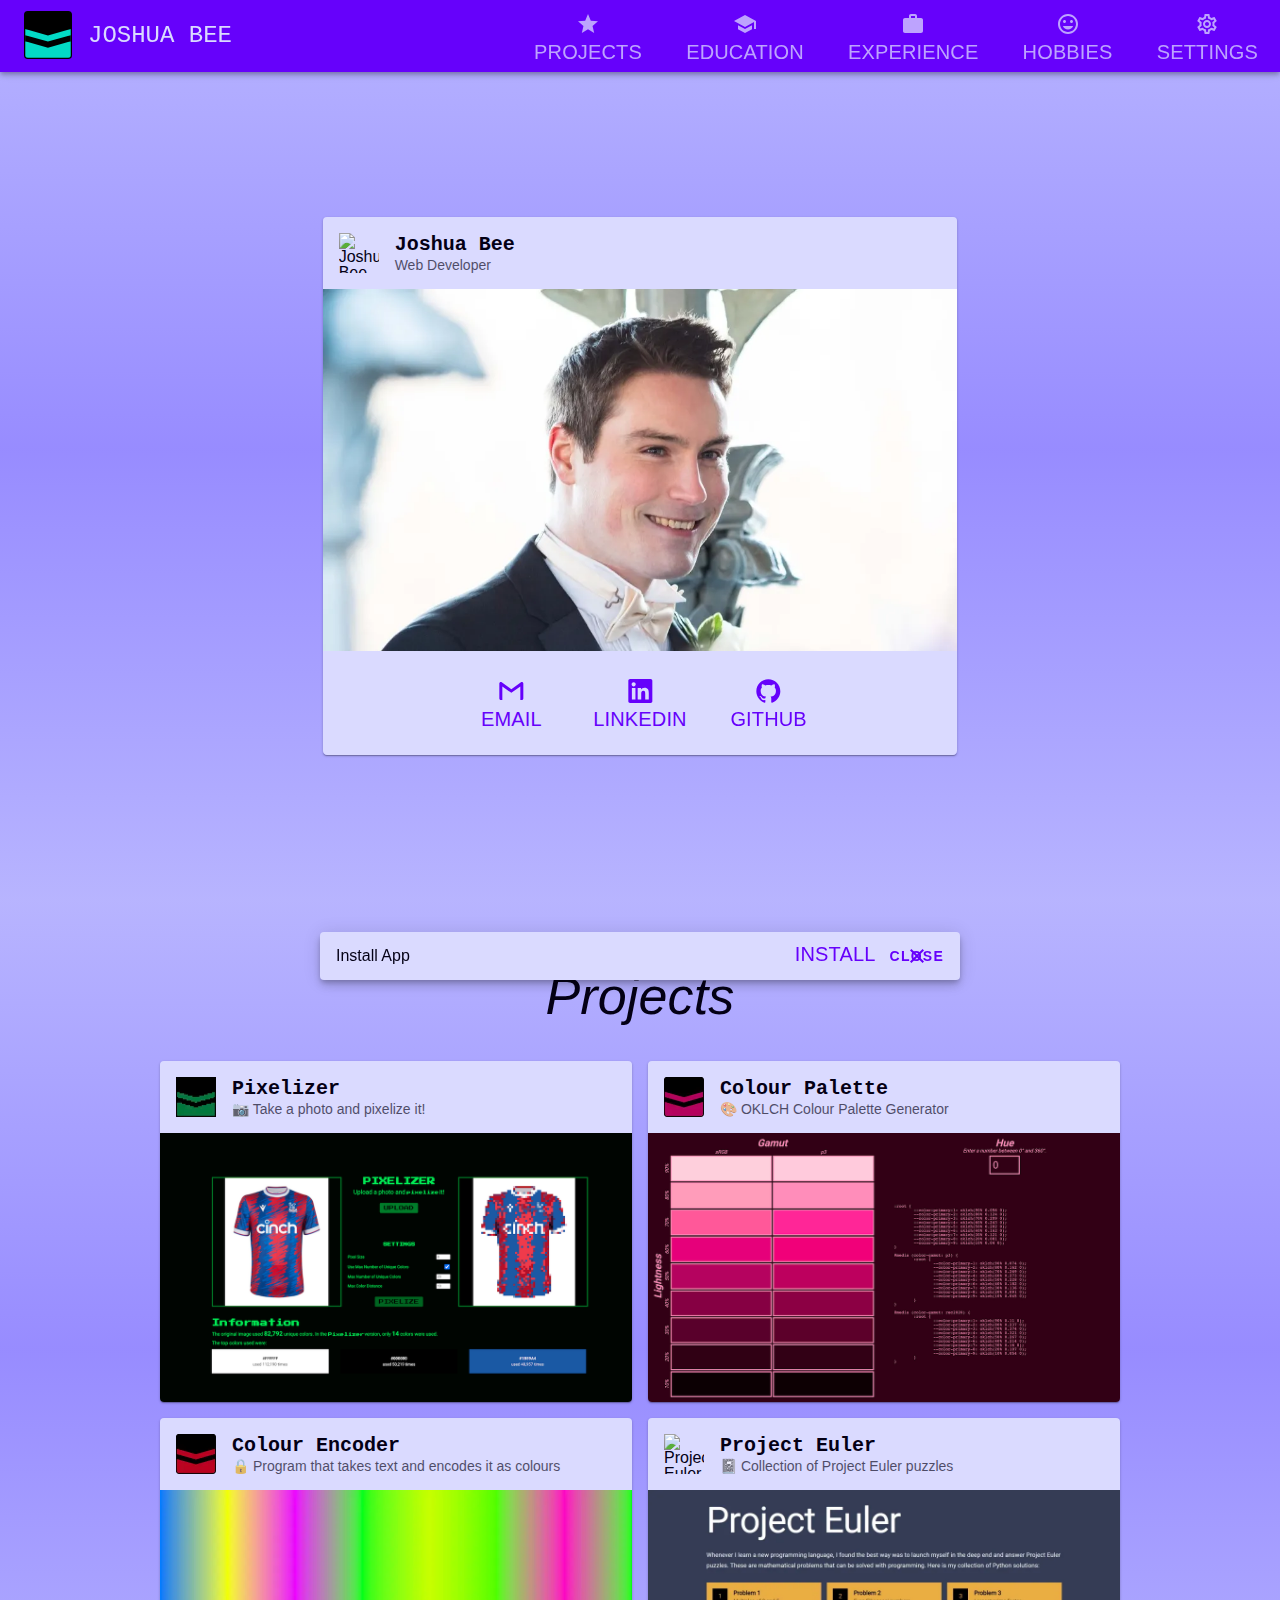
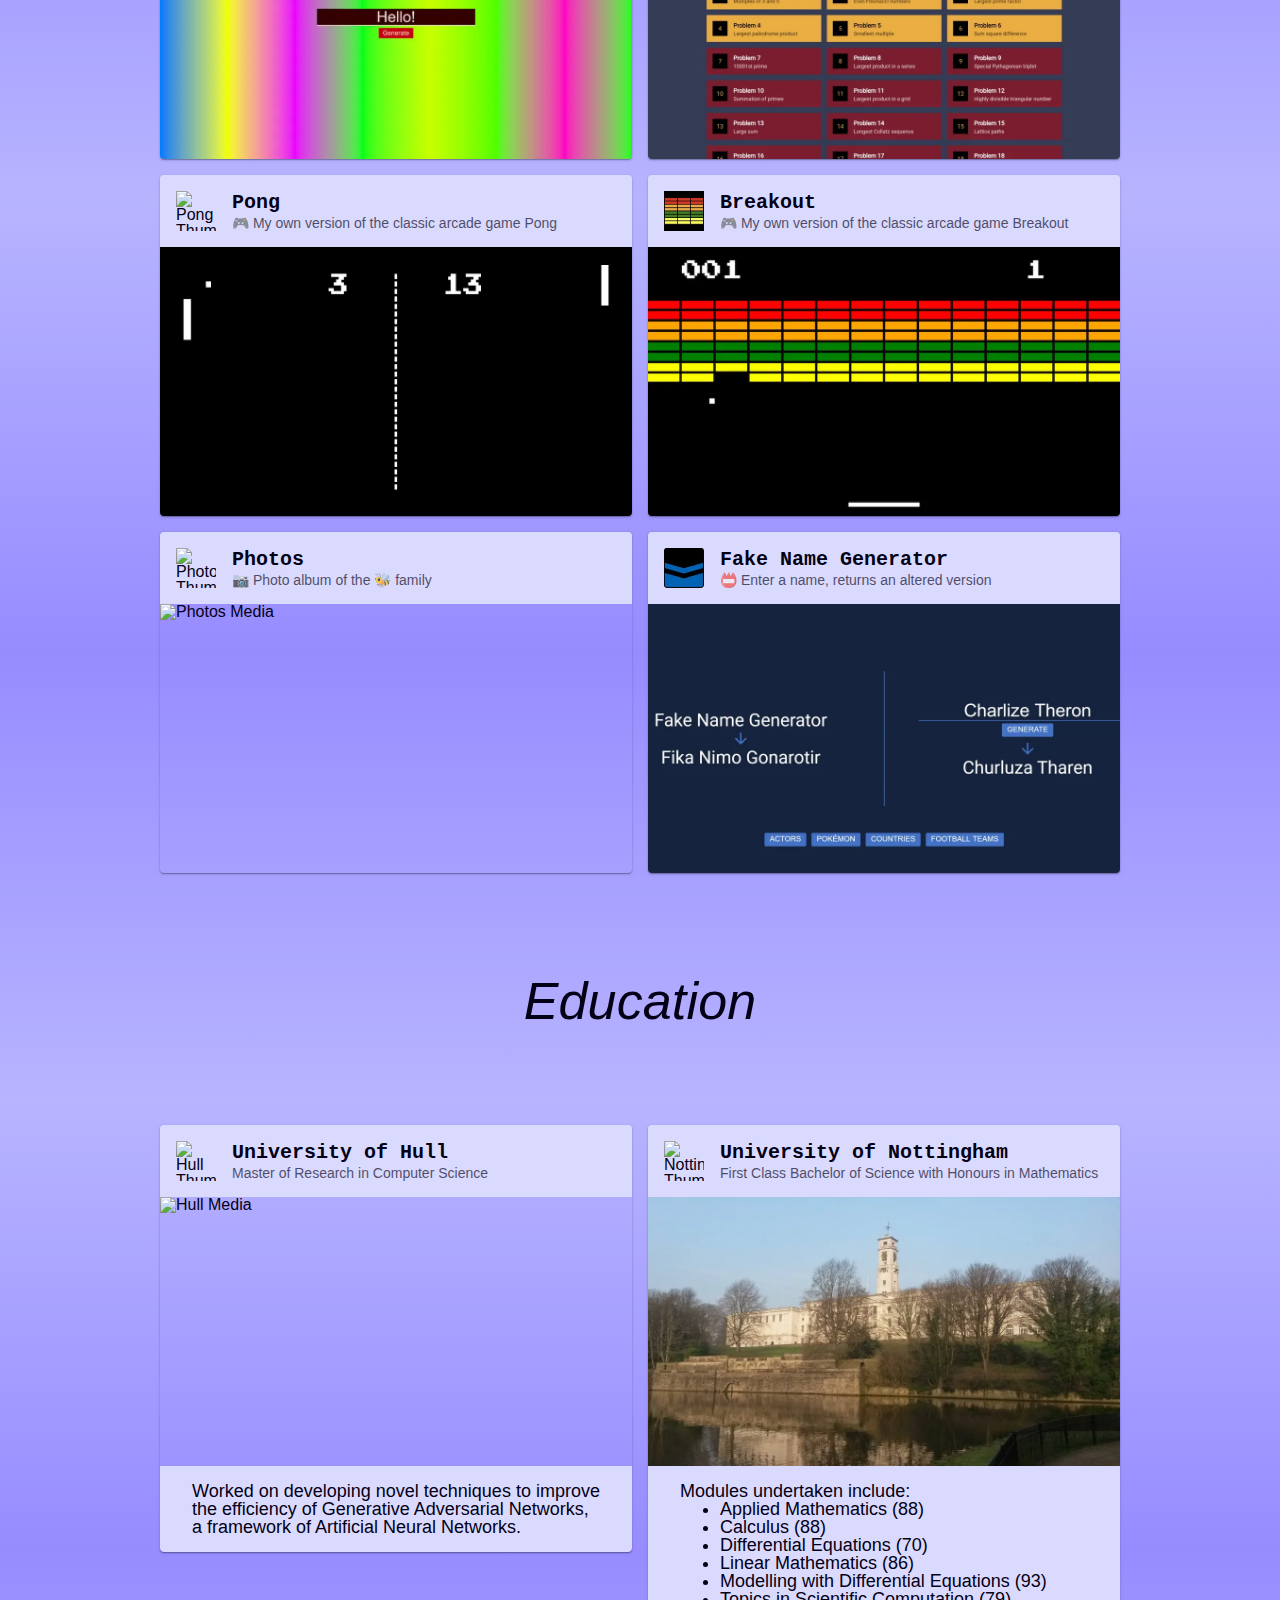
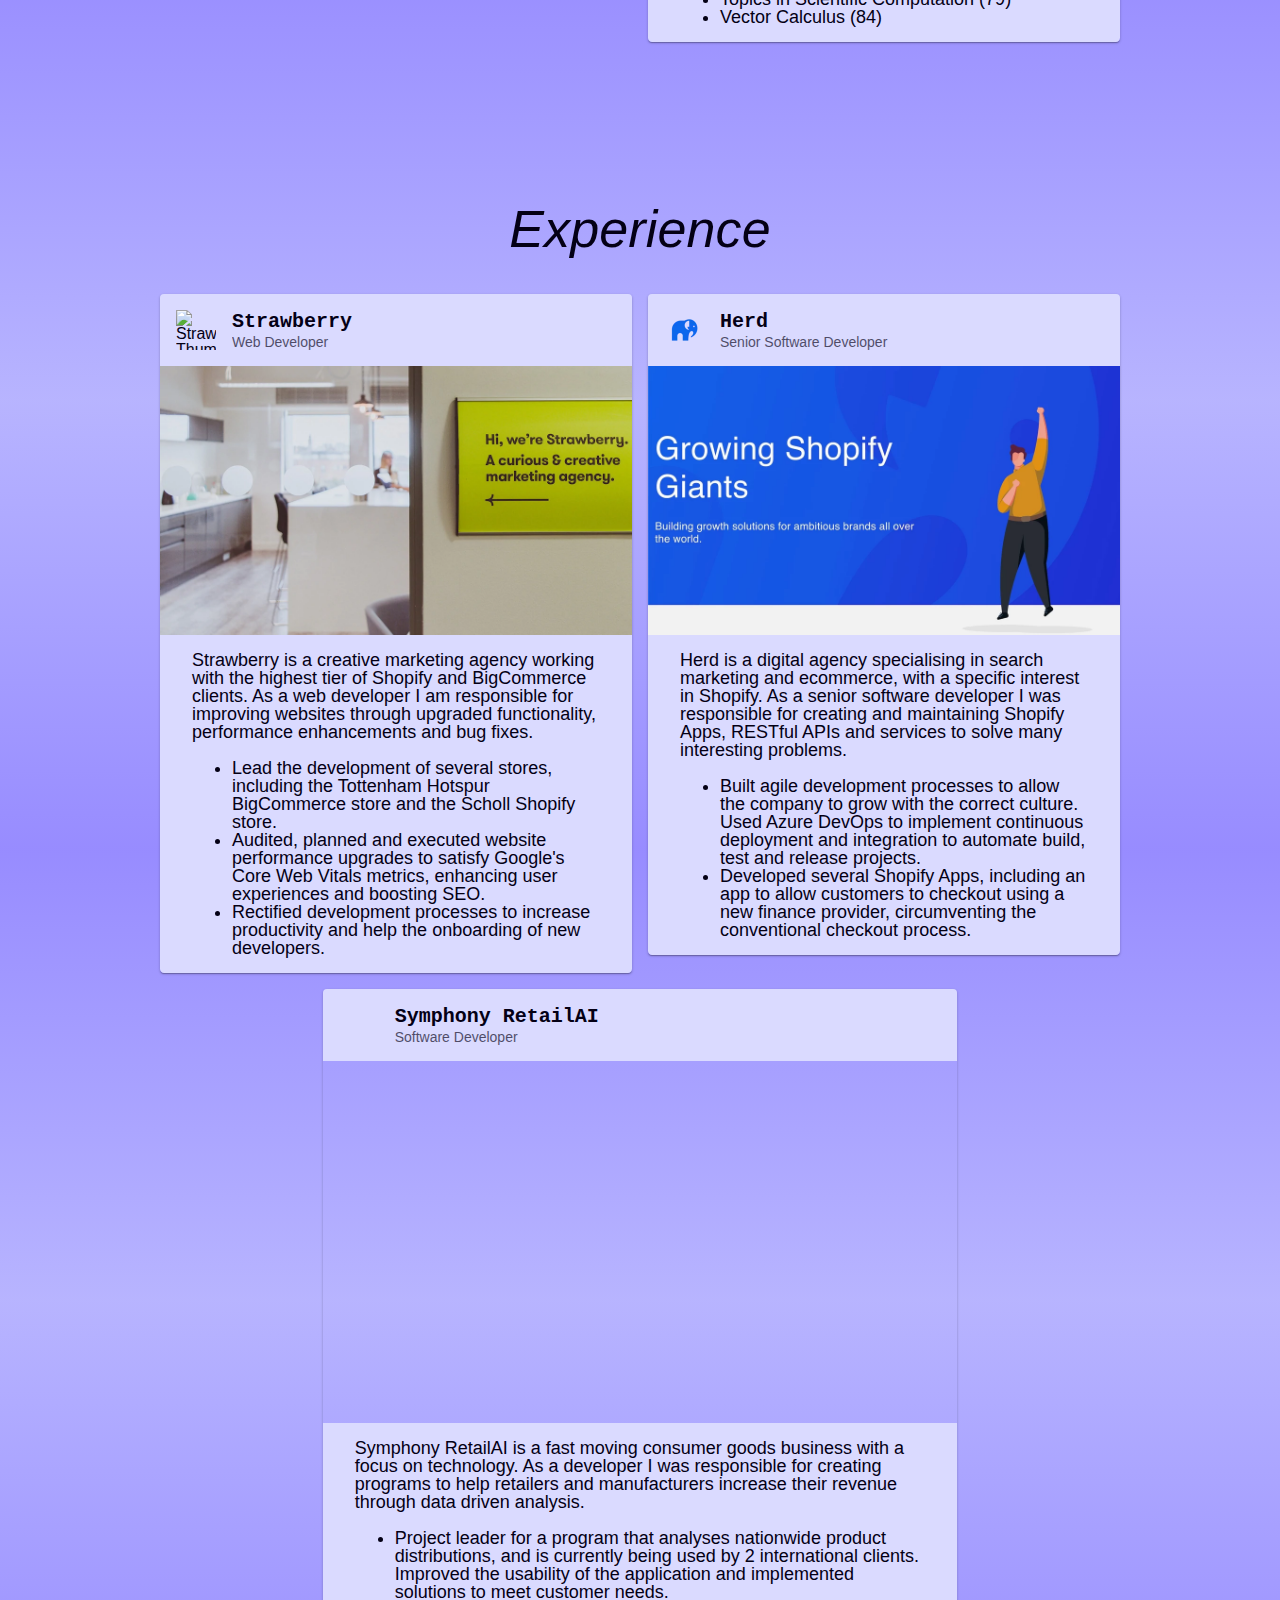
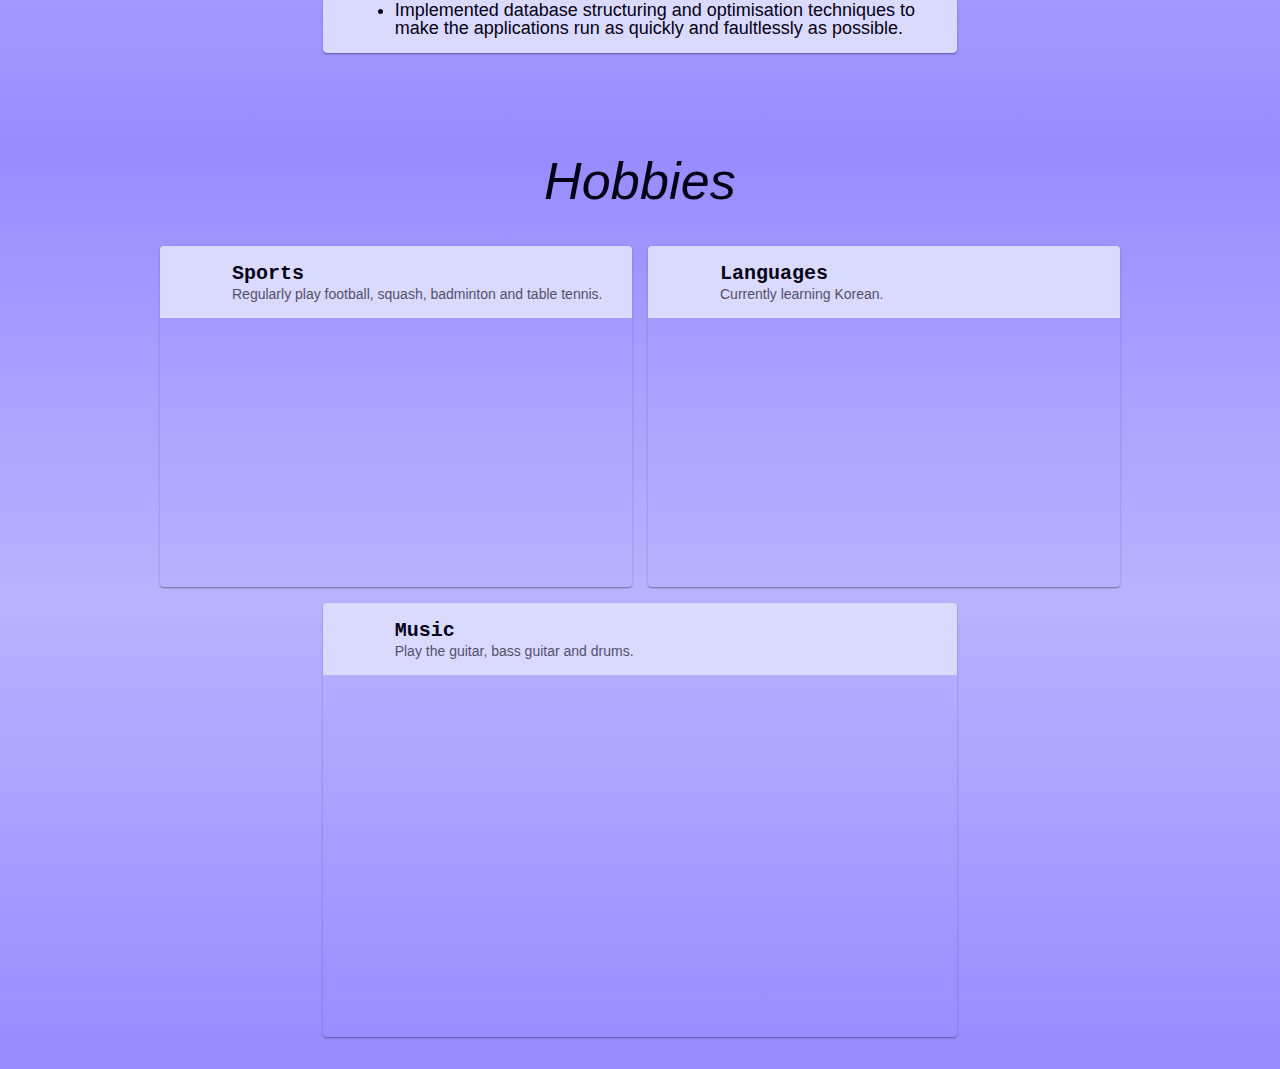
==== commit 9acb0126: "Update" ====
--- a/index.html
+++ b/index.html
@@ -139,58 +139,56 @@
 			</button>
 			
 			<nav id="navigation" class="navigation" data-drawer="navigation" data-visible="false">
-				<ul class="navigation__items">
-					<li class="navigation__item">
+				<div class="navigation__items">
+					<div class="navigation__item">
 						<a href="#projects" class="navigation__link" data-scroll-to="projects">
 							<svg xmlns="http://www.w3.org/2000/svg" viewBox="0 0 24 24" width="24px" height="24px"><path d="M0 0h24v24H0z" fill="none"/><path d="M0 0h24v24H0z" fill="none"/><path d="M12 17.27L18.18 21l-1.64-7.03L22 9.24l-7.19-.61L12 2 9.19 8.63 2 9.24l5.46 4.73L5.82 21z"/></svg>
 							<span class="navigation__label">Projects</span>
 							<div class="navigation__indicator"></div>
 						</a>
-					</li>
-					<li class="navigation__item">
+					</div>
+					<div class="navigation__item">
 						<a href="#education" class="navigation__link" data-scroll-to="education">
 							<svg xmlns="http://www.w3.org/2000/svg" viewBox="0 0 24 24" width="24px" height="24px"><path d="M0 0h24v24H0z" fill="none"/><path d="M5 13.18v4L12 21l7-3.82v-4L12 17l-7-3.82zM12 3L1 9l11 6 9-4.91V17h2V9L12 3z"/></svg>
 							<span class="navigation__label">Education</span>
 							<div class="navigation__indicator"></div>
 						</a>
-					</li>
-					<li class="navigation__item">
+					</div>
+					<div class="navigation__item">
 						<a href="#experience" class="navigation__link" data-scroll-to="experience">
 							<svg xmlns="http://www.w3.org/2000/svg" viewBox="0 0 24 24" width="24px" height="24px"><path d="M0 0h24v24H0z" fill="none"/><path d="M20 6h-4V4c0-1.11-.89-2-2-2h-4c-1.11 0-2 .89-2 2v2H4c-1.11 0-1.99.89-1.99 2L2 19c0 1.11.89 2 2 2h16c1.11 0 2-.89 2-2V8c0-1.11-.89-2-2-2zm-6 0h-4V4h4v2z"/></svg>
 							<span class="navigation__label">Experience</span>
 							<div class="navigation__indicator"></div>
 						</a>
-					</li>
-					<li class="navigation__item">
+					</div>
+					<div class="navigation__item">
 						<a href="#hobbies" class="navigation__link" data-scroll-to="hobbies">
 							<svg xmlns="http://www.w3.org/2000/svg" viewBox="0 0 24 24" width="24px" height="24px"><path d="M0 0h24v24H0z" fill="none"/><path d="M11.99 2C6.47 2 2 6.48 2 12s4.47 10 9.99 10C17.52 22 22 17.52 22 12S17.52 2 11.99 2zM12 20c-4.42 0-8-3.58-8-8s3.58-8 8-8 8 3.58 8 8-3.58 8-8 8zm3.5-9c.83 0 1.5-.67 1.5-1.5S16.33 8 15.5 8 14 8.67 14 9.5s.67 1.5 1.5 1.5zm-7 0c.83 0 1.5-.67 1.5-1.5S9.33 8 8.5 8 7 8.67 7 9.5 7.67 11 8.5 11zm3.5 6.5c2.33 0 4.31-1.46 5.11-3.5H6.89c.8 2.04 2.78 3.5 5.11 3.5z"/></svg>
 							<span class="navigation__label">Hobbies</span>
 							<div class="navigation__indicator"></div>
 						</a>
-					</li>
-					<li class="navigation__item">
+					</div>
+					<div class="navigation__item">
 						<button class="navigation__link" data-modal-open="settings">
 							<svg xmlns="http://www.w3.org/2000/svg" height="24px" viewBox="0 0 24 24" width="24px"><path d="M0 0h24v24H0V0z" fill="none"/><path d="M19.43 12.98c.04-.32.07-.64.07-.98 0-.34-.03-.66-.07-.98l2.11-1.65c.19-.15.24-.42.12-.64l-2-3.46c-.09-.16-.26-.25-.44-.25-.06 0-.12.01-.17.03l-2.49 1c-.52-.4-1.08-.73-1.69-.98l-.38-2.65C14.46 2.18 14.25 2 14 2h-4c-.25 0-.46.18-.49.42l-.38 2.65c-.61.25-1.17.59-1.69.98l-2.49-1c-.06-.02-.12-.03-.18-.03-.17 0-.34.09-.43.25l-2 3.46c-.13.22-.07.49.12.64l2.11 1.65c-.04.32-.07.65-.07.98 0 .33.03.66.07.98l-2.11 1.65c-.19.15-.24.42-.12.64l2 3.46c.09.16.26.25.44.25.06 0 .12-.01.17-.03l2.49-1c.52.4 1.08.73 1.69.98l.38 2.65c.03.24.24.42.49.42h4c.25 0 .46-.18.49-.42l.38-2.65c.61-.25 1.17-.59 1.69-.98l2.49 1c.06.02.12.03.18.03.17 0 .34-.09.43-.25l2-3.46c.12-.22.07-.49-.12-.64l-2.11-1.65zm-1.98-1.71c.04.31.05.52.05.73 0 .21-.02.43-.05.73l-.14 1.13.89.7 1.08.84-.7 1.21-1.27-.51-1.04-.42-.9.68c-.43.32-.84.56-1.25.73l-1.06.43-.16 1.13-.2 1.35h-1.4l-.19-1.35-.16-1.13-1.06-.43c-.43-.18-.83-.41-1.23-.71l-.91-.7-1.06.43-1.27.51-.7-1.21 1.08-.84.89-.7-.14-1.13c-.03-.31-.05-.54-.05-.74s.02-.43.05-.73l.14-1.13-.89-.7-1.08-.84.7-1.21 1.27.51 1.04.42.9-.68c.43-.32.84-.56 1.25-.73l1.06-.43.16-1.13.2-1.35h1.39l.19 1.35.16 1.13 1.06.43c.43.18.83.41 1.23.71l.91.7 1.06-.43 1.27-.51.7 1.21-1.07.85-.89.7.14 1.13zM12 8c-2.21 0-4 1.79-4 4s1.79 4 4 4 4-1.79 4-4-1.79-4-4-4zm0 6c-1.1 0-2-.9-2-2s.9-2 2-2 2 .9 2 2-.9 2-2 2z"/></svg>
 							<span class="navigation__label">Settings</span>
 						</button>
-					</li>
-				</ul>
+					</div>
+				</div>
 			</nav>
 		</header>
 
 		<main>
 
-			<section id="home" class="sheet" tabindex="-1">
+			<section id="home" class="sheet">
 
 				<div class="cards">
-					<div class="card" data-state="open">
-						<header class="card__header">
-							<div class="card__header-button">
-								<img src="images/home/thumbnail-80.webp" class="card__thumbnail" height="80" width="80" alt="Joshua Bee Thumbnail" loading="lazy" />
-								<div class="card__header-text">
-									<h2 class="card__header-title">Joshua Bee</h2>
-									<span class="card__header-subtitle">Web Developer</span>
-								</div>
+					<div class="card">
+						<header class="card__header">
+							<img src="images/home/thumbnail-80.webp" class="card__thumbnail" height="80" width="80" alt="Joshua Bee Thumbnail" loading="lazy" />
+							<div class="card__header-text">
+								<h3 class="card__header-title">Joshua Bee</h3>
+								<span class="card__header-subtitle">Web Developer</span>
 							</div>
 						</header>
 
@@ -214,25 +212,98 @@
 									<svg role="img" viewBox="0 0 24 24" xmlns="http://www.w3.org/2000/svg"><title>GitHub icon</title><path d="M12 .297c-6.63 0-12 5.373-12 12 0 5.303 3.438 9.8 8.205 11.385.6.113.82-.258.82-.577 0-.285-.01-1.04-.015-2.04-3.338.724-4.042-1.61-4.042-1.61C4.422 18.07 3.633 17.7 3.633 17.7c-1.087-.744.084-.729.084-.729 1.205.084 1.838 1.236 1.838 1.236 1.07 1.835 2.809 1.305 3.495.998.108-.776.417-1.305.76-1.605-2.665-.3-5.466-1.332-5.466-5.93 0-1.31.465-2.38 1.235-3.22-.135-.303-.54-1.523.105-3.176 0 0 1.005-.322 3.3 1.23.96-.267 1.98-.399 3-.405 1.02.006 2.04.138 3 .405 2.28-1.552 3.285-1.23 3.285-1.23.645 1.653.24 2.873.12 3.176.765.84 1.23 1.91 1.23 3.22 0 4.61-2.805 5.625-5.475 5.92.42.36.81 1.096.81 2.22 0 1.606-.015 2.896-.015 3.286 0 .315.21.69.825.57C20.565 22.092 24 17.592 24 12.297c0-6.627-5.373-12-12-12"/></svg>
 									<span class="button__text">GitHub</span>
 								</a>
-							</div><!-- buttons -->
-						</footer><!-- footer -->
+							</div>
+						</footer>
 					</div>
 				</div>
 
 			</section>
 
-			<section id="projects" class="sheet" tabindex="-1">
+			<section id="projects" class="sheet">
+
+				<h2 class="sheet__title">Projects</h2>
 
 				<div class="cards">
-					<div class="card" data-cards="projects" data-state="open">
-						<header class="card__header">
-							<button class="card__header-button" data-card-toggle>
-								<img src="images/projects/pong-thumbnail-80.webp" class="card__thumbnail" height="80" width="80" alt="Pong Thumbnail" loading="lazy" />
-								<div class="card__header-text">
-									<h2 class="card__header-title">Pong</h2>
-									<span class="card__header-subtitle">My own version of the classic arcade game Pong</span>
-								</div>
-							</button>
+
+					<div class="card">
+						<header class="card__header">
+							<img src="images/projects/pixelizer-thumbnail-80.webp" class="card__thumbnail" height="80" width="80" alt="Pixelizer Thumbnail" loading="lazy" />
+							<div class="card__header-text">
+								<h3 class="card__header-title">Pixelizer</h3>
+								<span class="card__header-subtitle">📷 Take a photo and pixelize it!</span>
+							</div>
+						</header>
+						<div class="card__content">
+							<a href="https://pixelizer.joshuabee.dev/" target="_blank" rel="noopener noreferrer">
+								<picture class="card__media">
+									<source srcset="images/projects/pixelizer-media-1000.webp" type="image/webp" media="(max-width: 2000px)">
+									<img src="images/projects/pixelizer-media-1500.webp" height="855" width="1500" alt="Pixelizer Media" loading="lazy" />
+								</picture>
+							</a>
+						</div>
+					</div>
+
+					<div class="card">
+						<header class="card__header">
+							<img src="images/projects/colour-palette-thumbnail-80.webp" class="card__thumbnail" height="80" width="80" alt="Colour Palette Thumbnail" loading="lazy" />
+							<div class="card__header-text">
+								<h3 class="card__header-title">Colour Palette</h3>
+								<span class="card__header-subtitle">🎨 OKLCH Colour Palette Generator</span>
+							</div>
+						</header>
+						<div class="card__content">
+							<a href="https://palette.joshuabee.dev/" target="_blank" rel="noopener noreferrer">
+								<picture class="card__media">
+									<source srcset="images/projects/colour-palette-media-1000.webp" type="image/webp" media="(max-width: 2000px)">
+									<img src="images/projects/colour-palette-media-1500.webp" height="855" width="1500" alt="Colour Palette Media" loading="lazy" />
+								</picture>
+							</a>
+						</div>
+					</div>
+
+					<div class="card">
+						<header class="card__header">
+							<img src="images/projects/colour-encoder-thumbnail-80.webp" class="card__thumbnail" height="80" width="80" alt="Colour Encoder Thumbnail" loading="lazy" />
+							<div class="card__header-text">
+								<h3 class="card__header-title">Colour Encoder</h3>
+								<span class="card__header-subtitle">🔒 Program that takes text and encodes it as colours</span>
+							</div>
+						</header>
+						<div class="card__content">
+							<a href="https://encoder.joshuabee.dev/" target="_blank" rel="noopener noreferrer">
+								<picture class="card__media">
+									<source srcset="images/projects/colour-encoder-media-1000.webp" type="image/webp" media="(max-width: 2000px)">
+									<img src="images/projects/colour-encoder-media-1500.webp" height="855" width="1500" alt="Colour Encoder Media" loading="lazy" />
+								</picture>
+							</a>
+						</div>
+					</div>
+
+					<div class="card">
+						<header class="card__header">
+							<img src="images/projects/project-euler-thumbnail-80.webp" class="card__thumbnail" height="80" width="80" alt="Project Euler Thumbnail" loading="lazy" />
+							<div class="card__header-text">
+								<h3 class="card__header-title">Project Euler</h3>
+								<span class="card__header-subtitle">📓 Collection of Project Euler puzzles</span>
+							</div>
+						</header>
+						<div class="card__content">
+							<a href="https://euler.joshuabee.dev/" target="_blank" rel="noopener noreferrer">
+								<picture class="card__media">
+									<source srcset="images/projects/project-euler-media-1000.webp" type="image/webp" media="(max-width: 2000px)">
+									<img src="images/projects/project-euler-media-1500.webp" height="855" width="1500" alt="Project Euler Media" loading="lazy" />
+								</picture>
+							</a>
+						</div>
+					</div>
+
+					<div class="card">
+						<header class="card__header">
+							<img src="images/projects/pong-thumbnail-80.webp" class="card__thumbnail" height="80" width="80" alt="Pong Thumbnail" loading="lazy" />
+							<div class="card__header-text">
+								<h3 class="card__header-title">Pong</h3>
+								<span class="card__header-subtitle">🎮 My own version of the classic arcade game Pong</span>
+							</div>
 						</header>
 						<div class="card__content">
 							<a href="https://pong.joshuabee.dev/" target="_blank" rel="noopener noreferrer">
@@ -244,18 +315,34 @@
 						</div>
 					</div>
 
-					<div class="card" data-cards="projects" data-state="closed">
-						<header class="card__header">
-							<button class="card__header-button" data-card-toggle>
-								<img src="images/projects/photos-thumbnail-80.webp" class="card__thumbnail" height="80" width="80" alt="Photos Thumbnail" loading="lazy" />
-								<div class="card__header-text">
-									<h2 class="card__header-title">Photos</h2>
-									<span class="card__header-subtitle">Photo album of the 🐝 family</span>
-								</div>
-							</button>
-						</header>
-						<div class="card__content">
-							<a href="https://photos.joshuabee.dev/" target="_blank" rel="noopener noreferrer" tabindex="-1">
+					<div class="card">
+						<header class="card__header">
+							<img src="images/projects/breakout-thumbnail-80.webp" class="card__thumbnail" height="80" width="80" alt="Breakout Thumbnail" loading="lazy" />
+							<div class="card__header-text">
+								<h3 class="card__header-title">Breakout</h3>
+								<span class="card__header-subtitle">🎮 My own version of the classic arcade game Breakout</span>
+							</div>
+						</header>
+						<div class="card__content">
+							<a href="https://breakout.joshuabee.dev/" target="_blank" rel="noopener noreferrer">
+								<picture class="card__media">
+									<source srcset="images/projects/breakout-media-1000.webp" type="image/webp" media="(max-width: 2000px)">
+									<img src="images/projects/breakout-media-1500.webp" height="855" width="1500" alt="Breakout Media" loading="lazy" />
+								</picture>
+							</a>
+						</div>
+					</div>
+
+					<div class="card">
+						<header class="card__header">
+							<img src="images/projects/photos-thumbnail-80.webp" class="card__thumbnail" height="80" width="80" alt="Photos Thumbnail" loading="lazy" />
+							<div class="card__header-text">
+								<h3 class="card__header-title">Photos</h3>
+								<span class="card__header-subtitle">📷 Photo album of the 🐝 family</span>
+							</div>
+						</header>
+						<div class="card__content">
+							<a href="https://photos.joshuabee.dev/" target="_blank" rel="noopener noreferrer">
 								<picture class="card__media">
 									<source srcset="images/projects/photos-media-1000.webp" type="image/webp" media="(max-width: 2000px)">
 									<img src="images/projects/photos-media-1500.webp" height="855" width="1500" alt="Photos Media" loading="lazy" />
@@ -264,18 +351,16 @@
 						</div>
 					</div>
 
-					<div class="card" data-cards="projects" data-state="closed">
-						<header class="card__header">
-							<button class="card__header-button" data-card-toggle>
-								<img src="images/projects/fake-name-generator-thumbnail-80.webp" class="card__thumbnail" height="80" width="80" alt="Fake Name Generator Thumbnail" loading="lazy" />
-								<div class="card__header-text">
-									<h2 class="card__header-title">Fake Name Generator</h2>
-									<span class="card__header-subtitle">Enter a name, returns an altered version</span>
-								</div>
-							</button>
-						</header>
-						<div class="card__content">
-							<a href="https://fake.joshuabee.dev/" target="_blank" rel="noopener noreferrer" tabindex="-1">
+					<div class="card">
+						<header class="card__header">
+							<img src="images/projects/fake-name-generator-thumbnail-80.webp" class="card__thumbnail" height="80" width="80" alt="Fake Name Generator Thumbnail" loading="lazy" />
+							<div class="card__header-text">
+								<h3 class="card__header-title">Fake Name Generator</h3>
+								<span class="card__header-subtitle">📛 Enter a name, returns an altered version</span>
+							</div>
+						</header>
+						<div class="card__content">
+							<a href="https://fake.joshuabee.dev/" target="_blank" rel="noopener noreferrer">
 								<picture class="card__media">
 									<source srcset="images/projects/fake-name-generator-media-1000.webp" type="image/webp" media="(max-width: 2000px)">
 									<img src="images/projects/fake-name-generator-media-1500.webp" height="855" width="1500" alt="Fake Name Generator Media" loading="lazy" />
@@ -286,36 +371,37 @@
 				</div>
 			</section>
 
-			<section id="education" class="sheet" tabindex="-1">
+			<section id="education" class="sheet">
+
+				<h2 class="sheet__title">Education</h2>
 
 				<div class="cards">
-					<div class="card" data-cards="education" data-state="open">
-						<header class="card__header">
-							<button class="card__header-button" data-card-toggle>
-								<img src="images/education/hull-thumbnail-80.webp" class="card__thumbnail" height="80" width="80" alt="Hull Thumbnail" loading="lazy" />
-								<div class="card__header-text">
-									<h2 class="card__header-title">University of Hull</h2>
-									<span class="card__header-subtitle">Master of Research in Computer Science</span>
-								</div>
-							</button>
+					<div class="card">
+						<header class="card__header">
+							<img src="images/education/hull-thumbnail-80.webp" class="card__thumbnail" height="80" width="80" alt="Hull Thumbnail" loading="lazy" />
+							<div class="card__header-text">
+								<h3 class="card__header-title">University of Hull</h3>
+								<span class="card__header-subtitle">Master of Research in Computer Science</span>
+							</div>
 						</header>
 						<div class="card__content">
 							<picture class="card__media">
 								<source srcset="images/education/hull-media-1000.webp" type="image/webp" media="(max-width: 2000px)">
 								<img src="images/education/hull-media-1500.webp" height="855" width="1500" alt="Hull Media" loading="lazy" />
 							</picture>
-						</div><!-- content -->
-					</div>
-
-					<div class="card" data-cards="education" data-state="closed">
-						<header class="card__header">
-							<button class="card__header-button" data-card-toggle>
-								<img src="images/education/nottingham-thumbnail-80.webp" class="card__thumbnail" height="80" width="80" alt="Nottingham Thumbnail" loading="lazy" />
-								<div class="card__header-text">
-									<h2 class="card__header-title">University of Nottingham</h2>
-									<span class="card__header-subtitle">First Class Bachelor of Science with Honours in Mathematics</span>
-								</div>
-							</button>
+						</div>
+						<footer class="card__footer">
+							<p>Worked on developing novel techniques to improve the efficiency of Generative Adversarial Networks, a framework of Artificial Neural Networks.</p>
+						</footer>
+					</div>
+
+					<div class="card">
+						<header class="card__header">
+							<img src="images/education/nottingham-thumbnail-80.webp" class="card__thumbnail" height="80" width="80" alt="Nottingham Thumbnail" loading="lazy" />
+							<div class="card__header-text">
+								<h3 class="card__header-title">University of Nottingham</h3>
+								<span class="card__header-subtitle">First Class Bachelor of Science with Honours in Mathematics</span>
+							</div>
 						</header>
 						<div class="card__content">
 							<picture class="card__media">
@@ -323,22 +409,34 @@
 								<img src="images/education/nottingham-media-1500.webp" height="855" width="1500" alt="Nottingham Media" loading="lazy" />
 							</picture>
 						</div>
+						<footer class="card__footer">
+							<p>Modules undertaken include:</p>
+							<ul>
+								<li>Applied Mathematics (88)</li>
+								<li>Calculus (88)</li>
+								<li>Differential Equations (70)</li>
+								<li>Linear Mathematics (86)</li>
+								<li>Modelling with Differential Equations (93)</li>
+								<li>Topics in Scientific Computation (79)</li>
+								<li>Vector Calculus (84)</li>
+							</ul>
+						</footer>
 					</div>
 				</div>
 			</section>
 
-			<section id="experience" class="sheet" tabindex="-1">
+			<section id="experience" class="sheet">
+
+				<h2 class="sheet__title">Experience</h2>
 				
 				<div class="cards">
-					<div class="card" data-cards="experience" data-state="open">
-						<header class="card__header">
-							<button class="card__header-button" data-card-toggle>
-								<img src="images/experience/strawberry-thumbnail-80.webp" class="card__thumbnail" height="80" width="80" alt="Strawberry Thumbnail" loading="lazy" />
-								<div class="card__header-text">
-									<h2 class="card__header-title">Strawberry</h2>
-									<span class="card__header-subtitle">Web Developer</span>
-								</div>
-							</button>
+					<div class="card">
+						<header class="card__header">
+							<img src="images/experience/strawberry-thumbnail-80.webp" class="card__thumbnail" height="80" width="80" alt="Strawberry Thumbnail" loading="lazy" />
+							<div class="card__header-text">
+								<h3 class="card__header-title">Strawberry</h3>
+								<span class="card__header-subtitle">Web Developer</span>
+							</div>
 						</header>
 						<div class="card__content">
 							<a href="https://strawberry.co.uk/" target="_blank" rel="noopener noreferrer">
@@ -348,62 +446,85 @@
 								</picture>
 							</a>
 						</div>
-					</div>
-
-					<div class="card" data-cards="experience" data-state="closed">
-						<header class="card__header">
-							<button class="card__header-button" data-card-toggle>
-								<img src="images/experience/herd-thumbnail-80.webp" class="card__thumbnail" height="80" width="80" alt="Herd Thumbnail" loading="lazy" />
-								<div class="card__header-text">
-									<h2 class="card__header-title">Herd</h2>
-									<span class="card__header-subtitle">Senior Software Developer</span>
-								</div>
-							</button>
-						</header>
-						<div class="card__content">
-							<a href="https://herd.io/" target="_blank" rel="noopener noreferrer" tabindex="-1">
+						<footer class="card__footer">
+							<p>Strawberry is a creative marketing agency working with the highest tier of Shopify and BigCommerce clients. As a web developer I am responsible for improving websites through upgraded functionality, performance enhancements and bug fixes.</p>
+							<br />
+							<ul>
+								<li>Lead the development of several stores, including the Tottenham Hotspur BigCommerce store and the Scholl Shopify store.</li>
+								<li>Audited, planned and executed website performance upgrades to satisfy Google's Core Web Vitals metrics, enhancing user experiences and boosting SEO.</li>
+								<li>Rectified development processes to increase productivity and help the onboarding of new developers.</li>
+							</ul>
+						</footer>
+					</div>
+
+					<div class="card">
+						<header class="card__header">
+							<img src="images/experience/herd-thumbnail-80.webp" class="card__thumbnail" height="80" width="80" alt="Herd Thumbnail" loading="lazy" />
+							<div class="card__header-text">
+								<h3 class="card__header-title">Herd</h3>
+								<span class="card__header-subtitle">Senior Software Developer</span>
+							</div>
+						</header>
+						<div class="card__content">
+							<a href="https://herd.io/" target="_blank" rel="noopener noreferrer">
 								<picture class="card__media">
 									<source srcset="images/experience/herd-media-1000.webp" type="image/webp" media="(max-width: 2000px)">
 									<img src="images/experience/herd-media-1500.webp" height="855" width="1500" alt="Herd Media" loading="lazy" />
 								</picture>
 							</a>
 						</div>
-					</div>
-
-					<div class="card" data-cards="experience" data-state="closed">
-						<header class="card__header">
-							<button class="card__header-button" data-card-toggle>
-								<img src="images/experience/symphony-thumbnail-80.webp" class="card__thumbnail" height="80" width="80" alt="Symphony Thumbnail" loading="lazy" />
-								<div class="card__header-text">
-									<h2 class="card__header-title">Symphony RetailAI</h2>
-									<span class="card__header-subtitle">Software Developer</span>
-								</div>
-							</button>
-						</header>
-						<div class="card__content">
-							<a href="https://www.symphonyretailai.com/" target="_blank" rel="noopener noreferrer" tabindex="-1">
+						<footer class="card__footer">
+							<p>Herd is a digital agency specialising in search marketing and ecommerce, with a specific interest in Shopify. As a senior software developer I was responsible for creating and maintaining Shopify Apps, RESTful APIs and services to solve many interesting problems.</p>
+							<br />
+							<ul>
+								<li>Built agile development processes to allow the company to grow with the correct culture. Used Azure DevOps to implement continuous deployment and integration to automate build, test and release projects.</li>
+								<li>Developed several Shopify Apps, including an app to allow customers to checkout using a new finance provider, circumventing the conventional checkout process.</li>
+							</ul>
+						</footer>
+					</div>
+
+					<div class="card">
+						<header class="card__header">
+							<img src="images/experience/symphony-thumbnail-80.webp" class="card__thumbnail" height="80" width="80" alt="Symphony Thumbnail" loading="lazy" />
+							<div class="card__header-text">
+								<h3 class="card__header-title">Symphony RetailAI</h3>
+								<span class="card__header-subtitle">Software Developer</span>
+							</div>
+						</header>
+						<div class="card__content">
+							<a href="https://www.symphonyretailai.com/" target="_blank" rel="noopener noreferrer">
 								<picture class="card__media">
 									<source srcset="images/experience/symphony-media-1000.webp" type="image/webp" media="(max-width: 2000px)">
 									<img src="images/experience/symphony-media-1500.webp" height="855" width="1500" alt="Symphony Media" loading="lazy" />
 								</picture>
 							</a>
 						</div>
+						<footer class="card__footer">
+							<p>Symphony RetailAI is a fast moving consumer goods business with a focus on technology. As a developer I was responsible for creating programs to help retailers and manufacturers increase their revenue through data driven analysis.</p>
+							<br />
+							<ul>
+								<li>Project leader for a program that analyses nationwide product distributions, and is currently being used by 2 international clients. Improved the usability of the application and implemented solutions to meet customer needs.</li>
+								<li>Implemented database structuring and optimisation techniques to make the applications run as quickly and faultlessly as possible.</li>
+							</ul>
+
+							</p>
+						</footer>
 					</div>
 				</div>
 			</section>
 
-			<section id="hobbies" class="sheet" tabindex="-1">
+			<section id="hobbies" class="sheet">
+
+				<h2 class="sheet__title">Hobbies</h2>
 
 				<div class="cards">
-					<div class="card" data-cards="hobbies" data-state="open">
-						<header class="card__header">
-							<button class="card__header-button" data-card-toggle>
-								<img src="images/hobbies/sport-thumbnail-80.webp" class="card__thumbnail" height="80" width="80" alt="Sport Thumbnail" loading="lazy" />
-								<div class="card__header-text">
-									<h2 class="card__header-title">Sports</h2>
-									<span class="card__header-subtitle">Regularly play football, squash, badminton and table tennis.</span>
-								</div>
-							</button>
+					<div class="card">
+						<header class="card__header">
+							<img src="images/hobbies/sport-thumbnail-80.webp" class="card__thumbnail" height="80" width="80" alt="Sport Thumbnail" loading="lazy" />
+							<div class="card__header-text">
+								<h3 class="card__header-title">Sports</h3>
+								<span class="card__header-subtitle">Regularly play football, squash, badminton and table tennis.</span>
+							</div>
 						</header>
 						<div class="card__content">
 							<picture class="card__media">
@@ -413,15 +534,13 @@
 						</div>
 					</div>
 
-					<div class="card" data-cards="hobbies" data-state="closed">
-						<header class="card__header">
-							<button class="card__header-button" data-card-toggle>
-								<img src="images/hobbies/language-thumbnail-80.webp" class="card__thumbnail" height="80" width="80" alt="Language Thumbnail" loading="lazy" />
-								<div class="card__header-text">
-									<h2 class="card__header-title">Languages</h2>
-									<span class="card__header-subtitle">Currently learning Korean.</span>
-								</div>
-							</button>
+					<div class="card">
+						<header class="card__header">
+							<img src="images/hobbies/language-thumbnail-80.webp" class="card__thumbnail" height="80" width="80" alt="Language Thumbnail" loading="lazy" />
+							<div class="card__header-text">
+								<h3 class="card__header-title">Languages</h3>
+								<span class="card__header-subtitle">Currently learning Korean.</span>
+							</div>
 						</header>
 						<div class="card__content">
 							<picture class="card__media">
@@ -431,15 +550,13 @@
 						</div>
 					</div>
 
-					<div class="card" data-cards="hobbies" data-state="closed">
-						<header class="card__header">
-							<button class="card__header-button" data-card-toggle>
-								<img src="images/hobbies/music-thumbnail-80.webp" class="card__thumbnail" height="80" width="80" alt="Music Thumbnail" loading="lazy" />
-								<div class="card__header-text">
-									<h2 class="card__header-title">Music</h2>
-									<span class="card__header-subtitle">Play the guitar, bass guitar and drums.</span>
-								</div>
-							</button>
+					<div class="card">
+						<header class="card__header">
+							<img src="images/hobbies/music-thumbnail-80.webp" class="card__thumbnail" height="80" width="80" alt="Music Thumbnail" loading="lazy" />
+							<div class="card__header-text">
+								<h3 class="card__header-title">Music</h3>
+								<span class="card__header-subtitle">Play the guitar, bass guitar and drums.</span>
+							</div>
 						</header>
 						<div class="card__content">
 							<picture class="card__media">
@@ -496,7 +613,7 @@
 			<div class="modal__content">
 				<div class="input-group">
 					<label for="theme-select" class="input-group__label">Theme:</label>
-					<select name="theme" id="theme-select" data-setting="theme" tabindex="-1">
+					<select name="theme" id="theme-select" data-setting="theme">
 						<option value="system">System Preference</option>
 						<option value="light">Light</option>
 						<option value="dark">Dark</option>
@@ -505,7 +622,7 @@
 
 				<div class="input-group">
 					<label for="reduce-motion-select" class="input-group__label">Reduce Motion:</label>
-					<select name="reduce-motion" id="reduce-motion-select" data-setting="reduceMotion" tabindex="-1">
+					<select name="reduce-motion" id="reduce-motion-select" data-setting="reduceMotion">
 						<option value="system">System Preference</option>
 						<option value="yes">Yes</option>
 						<option value="no">No</option>
--- a/styles/4-elements/body.css
+++ b/styles/4-elements/body.css
@@ -1,24 +1,13 @@
 body {
 	font-family: var(--font-sans-serif);
 	font-weight: 400;
-	background-color: var(--color-primary-2, #FFF);
-	color: var(--color-primary-9, #000);
+	background-color: var(--color-background, #FFF);
+	color: var(--color-background-text, #000);
 	-moz-osx-font-smoothing: grayscale;
 	-webkit-font-smoothing: antialiased;
 
 	min-height: 100%;
-	display: -webkit-box;
-	display: -webkit-flex;
-	display: -ms-flexbox;
 	display: flex;
-	-webkit-flex-direction: column;
-	-ms-flex-direction: column;
 	flex-direction: column;
-	/* Prevent text selection. */
-	-webkit-touch-callout: none; /* iOS Safari */
-	-webkit-user-select: none; /* Safari */
-	-khtml-user-select: none; /* Konqueror HTML */
-	-moz-user-select: none; /* Firefox */
-	-ms-user-select: none; /* Internet Explorer/Edge */
-	user-select: none; /* Non-prefixed version, currently supported by Chrome and Opera */
+	user-select: none;
 }--- a/styles/4-elements/main.css
+++ b/styles/4-elements/main.css
@@ -1,5 +1,16 @@
 main {
-	-webkit-flex: 1;
-	-ms-flex: 1;
+	background: repeating-linear-gradient(
+		var(--color-primary-2),
+		var(--color-primary-3) 50vh,
+		var(--color-primary-2) 100vh
+	);
 	flex: 1;
+}
+
+body[data-theme="dark"] main {
+	background: repeating-linear-gradient(
+		var(--color-primary-7),
+		var(--color-primary-6) 50vh,
+		var(--color-primary-7) 100vh
+	);
 }--- a/styles/6-components/button.css
+++ b/styles/6-components/button.css
@@ -4,9 +4,6 @@
 //                                //
 //--------------------------------*/
 .buttons {
-	display: -webkit-box;
-	display: -webkit-flex;
-	display: -ms-flexbox;
 	display: flex;
 	justify-content: center;
 	flex-wrap: wrap;
@@ -16,17 +13,10 @@
 	color: var(--color-primary, #6200EE);
 	box-sizing: border-box;
 	position: relative;
-	-webkit-user-select: none;
-	-moz-user-select: none;
-	-ms-user-select: none;
 	user-select: none;
 	cursor: pointer;
 	outline: 0;
 	border: none;
-	-webkit-tap-highlight-color: transparent;
-	display: -webkit-box;
-	display: -webkit-flex;
-	display: -ms-flexbox;
 	display: flex;
 	flex-direction: column;
 	white-space: nowrap;
@@ -34,7 +24,6 @@
 	margin: 0;
 	min-width: 4em;
 	padding: 0 1em;
-	margin: .5em 0;
 	border-radius: 0.25em;
 	overflow: visible;
 
@@ -49,7 +38,13 @@
 }
 
 .buttons .button {
-	width: calc(100% / 3);
+	width: calc(100% / 1);
+}
+
+@media only screen and (min-device-width: 480px) {
+	.buttons .button {
+		width: calc(100% / 3);
+	}
 }
 
 .button::before {
@@ -64,7 +59,6 @@
 	content: "";
 
 	/* Added to prevent buttons moving when hovered. */
-	-webkit-backface-visibility: hidden;
 	backface-visibility: hidden;
 }
 
--- a/styles/6-components/card.css
+++ b/styles/6-components/card.css
@@ -4,49 +4,78 @@
 //                                //
 //--------------------------------*/
 .cards {
-	position: absolute;
-	transform: translate(-50%, -50%);
-	left: 50%;
-	top: 50%;
+	display: grid;
+    grid-template-columns: 1fr;
+    gap: 1rem;
+    margin: auto;
+	padding: 2rem 0;
+    width: 75%;
+}
+
+@media only screen and (min-device-width: 1000px) {
+	.cards {
+		grid-template-columns: repeat(6, 1fr);
+	}
 }
 
 .card {
+	border-radius: 0.25em;
+	box-shadow: 0px 1px 3px 0px rgba(0, 0, 0, 0.2), 0px 1px 1px 0px rgba(0, 0, 0, 0.14), 0px 2px 1px -1px rgba(0, 0, 0, 0.12);
 	color: var(--color-background-text, #000);
-	cursor: pointer;
-	margin-bottom: 1em;
+	cursor: default;
+	grid-column-end: span 1;
+	height: fit-content;
+	position: relative;
 	z-index: 1;
-	box-shadow: 0px 1px 3px 0px rgba(0, 0, 0, 0.2), 0px 1px 1px 0px rgba(0, 0, 0, 0.14), 0px 2px 1px -1px rgba(0, 0, 0, 0.12);
 }
 
-.card:hover,
-.card:focus {
-	z-index: 8;
-	box-shadow: 0px 5px 5px -3px rgba(0, 0, 0, 0.2), 0px 8px 10px 1px rgba(0, 0, 0, 0.14), 0px 3px 14px 2px rgba(0, 0, 0, 0.12);
+@media only screen and (min-device-width: 1000px) {
+	.card {
+		grid-column-end: span 3;
+	}
 }
 
-.card:last-child {
-	margin-bottom: 0;
+@media only screen and (min-device-width: 1000px) {
+	.card:last-child:nth-child(odd) {
+		grid-column-start: 2;
+		grid-column-end: span 4;
+	}
+}
+
+.card::after {
+	border-radius: 0.25em;
+	box-shadow: 0px 5px 5px -3px rgba(0, 0, 0, 0.2), 0px 8px 10px 1px rgba(0, 0, 0, 0.14), 0px 3px 14px 2px rgba(0, 0, 0, 0.12);
+	content: '';
+	height: 100%;
+	opacity: 0;
+	position: absolute;
+	top: 0;
+	width: 100%;
+	z-index: -1;
+}
+
+body[data-prefers-reduced-motion="false"] .card::after {
+	transition: opacity 0.3s ease-in-out;
+}
+
+.card:hover::after,
+.card:focus::after {
+	opacity: 1;
 }
 
 .card__header {
+	align-items: center;
 	background-color: var(--color-background, #FFF);
-}
-
-.card__header-button {
-	align-items: center;
+	border-top-left-radius: 0.25em;
+	border-top-right-radius: 0.25em;
 	display: flex;
 	padding: 0 1em;
-	border-radius: 0.25em;
-	width: 100%;
 }
 
 .card__thumbnail {
-	background-color: #FFF;
+	background-color: var(--color-background, #FFF);
 	width: 2.5em;
 	height: 2.5em;
-	border-radius: 100em !important;
-	-webkit-border-radius: 100em !important;
-	-moz-border-radius: 100em !important;
 	display: block;
 	margin: 1em 1em 1em 0;
 }
@@ -71,58 +100,29 @@
 }
 
 .card__media img {
-	height: 0.0001vh;
-	width: 90vw;
+	border-bottom-left-radius: 0.25em;
+	border-bottom-right-radius: 0.25em;
+	height: calc(57 * 100% / 100); /* 100:57 aspect ratio */
+	width: 100%;
 	display: block;
 	object-fit: cover;
 }
 
-body[data-prefers-reduced-motion="false"] .card__media img {
-	transition: height .5s ease;
-}
-
-.card picture:last-child img {
-	border-bottom-left-radius: 0.25em;
-	border-bottom-right-radius: 0.25em;
-}
-
-.card[data-state="open"] {
-	cursor: default;
-	z-index: 8;
-	box-shadow: 0px 5px 5px -3px rgba(0, 0, 0, 0.2), 0px 8px 10px 1px rgba(0, 0, 0, 0.14), 0px 3px 14px 2px rgba(0, 0, 0, 0.12);
-}
-
-.card[data-state="open"] .card__header {
+.card:has(.card__footer) img {
 	border-bottom-left-radius: 0;
 	border-bottom-right-radius: 0;
-}
-
-.card[data-state="open"] .card__media img {
-	height: calc(57 * 90vw / 100); /* 100:57 aspect ratio */
 }
 
 .card__footer {
 	background-color: var(--color-background, #FFF);
 	border-bottom-left-radius: 0.25em;
 	border-bottom-right-radius: 0.25em;
-}
-
-@media only screen and (min-device-width: 480px) {
-	.card__media img {
-		width: 70vw;
-	}
-
-	.card[data-state="open"] .card__media img {
-		height: calc(57 * 70vw / 100); /* 100:57 aspect ratio */
-	}
+	font-size: 1.125rem;
+	padding: 1rem;
 }
 
 @media only screen and (min-device-width: 1000px) {
-	.card__media img {
-		width: 50vw;
-	}
-
-	.card[data-state="open"] .card__media img {
-		height: calc(57 * 50vw / 100); /* 100:57 aspect ratio */
+	.card__footer {
+		padding: 1rem 2rem;
 	}
 }--- a/styles/6-components/navigation.css
+++ b/styles/6-components/navigation.css
@@ -113,18 +113,21 @@
 	}
 
 	.navigation__item {
-		opacity: 0.75;
 		position: relative;
 		display: flex;
 		flex-direction: column;
 		flex-grow: 1;
 	}
 
-	.navigation__item--selected {
+	.navigation__link {
+		opacity: 0.75;
+	}
+
+	.navigation__link[data-selected="true"] {
 		opacity: 1;
 	}
 
-	.navigation__item--selected .navigation__indicator {
+	.navigation__link[data-selected="true"]  .navigation__indicator {
 		transform: scaleY(1);
 	}
 }--- a/styles/6-components/sheet.css
+++ b/styles/6-components/sheet.css
@@ -1,50 +1,19 @@
 .sheet {
-	position: relative;
-	height: calc(100vh - 4.5em); /* The header bar is 4.5em. */
-	overflow: hidden;
-	z-index: 0;
+	display: flex;
+	flex-direction: column;
+	min-height: calc(100vh - 4.5em); /* The header bar is 4.5em. */
 }
 
 .sheet:first-child {
 	margin-top: 4.5em; /* The header bar is 4.5em. */
 }
 
-.sheet#home {
-	background: linear-gradient(var(--color-primary-2), var(--color-primary-3));
-}
-
-.sheet#projects {
-	background: linear-gradient(var(--color-primary-3), var(--color-primary-2));
-}
-
-.sheet#education {
-	background: linear-gradient(var(--color-primary-2), var(--color-primary-3));
-}
-
-.sheet#experience {
-	background: linear-gradient(var(--color-primary-3), var(--color-primary-2));
-}
-
-.sheet#hobbies {
-	background: linear-gradient(var(--color-primary-2), var(--color-primary-3));
-}
-
-body[data-theme="dark"] .sheet#home {
-	background: linear-gradient(var(--color-primary-6), var(--color-primary-7));
-}
-
-body[data-theme="dark"] .sheet#projects {
-	background: linear-gradient(var(--color-primary-7), var(--color-primary-6));
-}
-
-body[data-theme="dark"] .sheet#education {
-	background: linear-gradient(var(--color-primary-6), var(--color-primary-7));
-}
-
-body[data-theme="dark"] .sheet#experience {
-	background: linear-gradient(var(--color-primary-7), var(--color-primary-6));
-}
-
-body[data-theme="dark"] .sheet#hobbies {
-	background: linear-gradient(var(--color-primary-6), var(--color-primary-7));
+.sheet__title {
+	font-size: 3.25rem;
+    font-style: italic;
+    font-weight: 500;
+    letter-spacing: 0.009375rem;
+    line-height: 1.25;
+	padding-top: 4rem;
+    text-align: center;
 }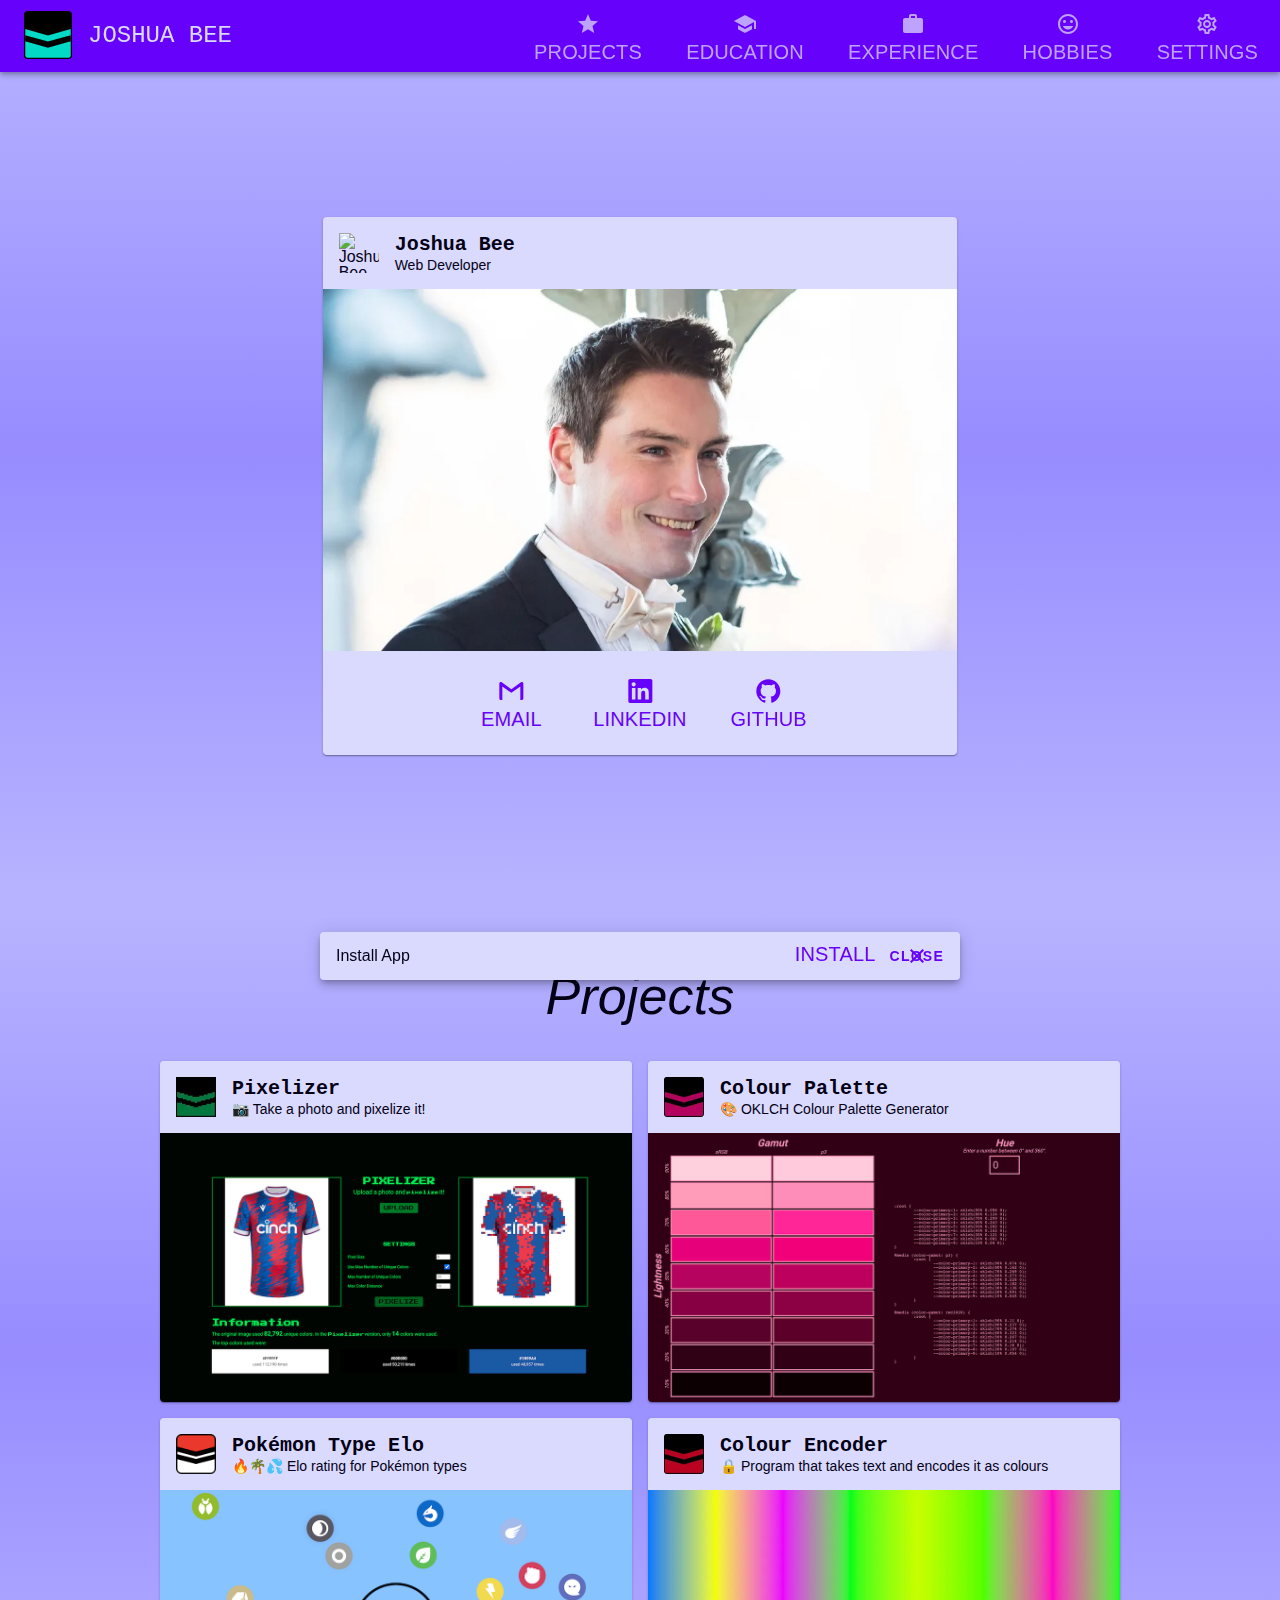
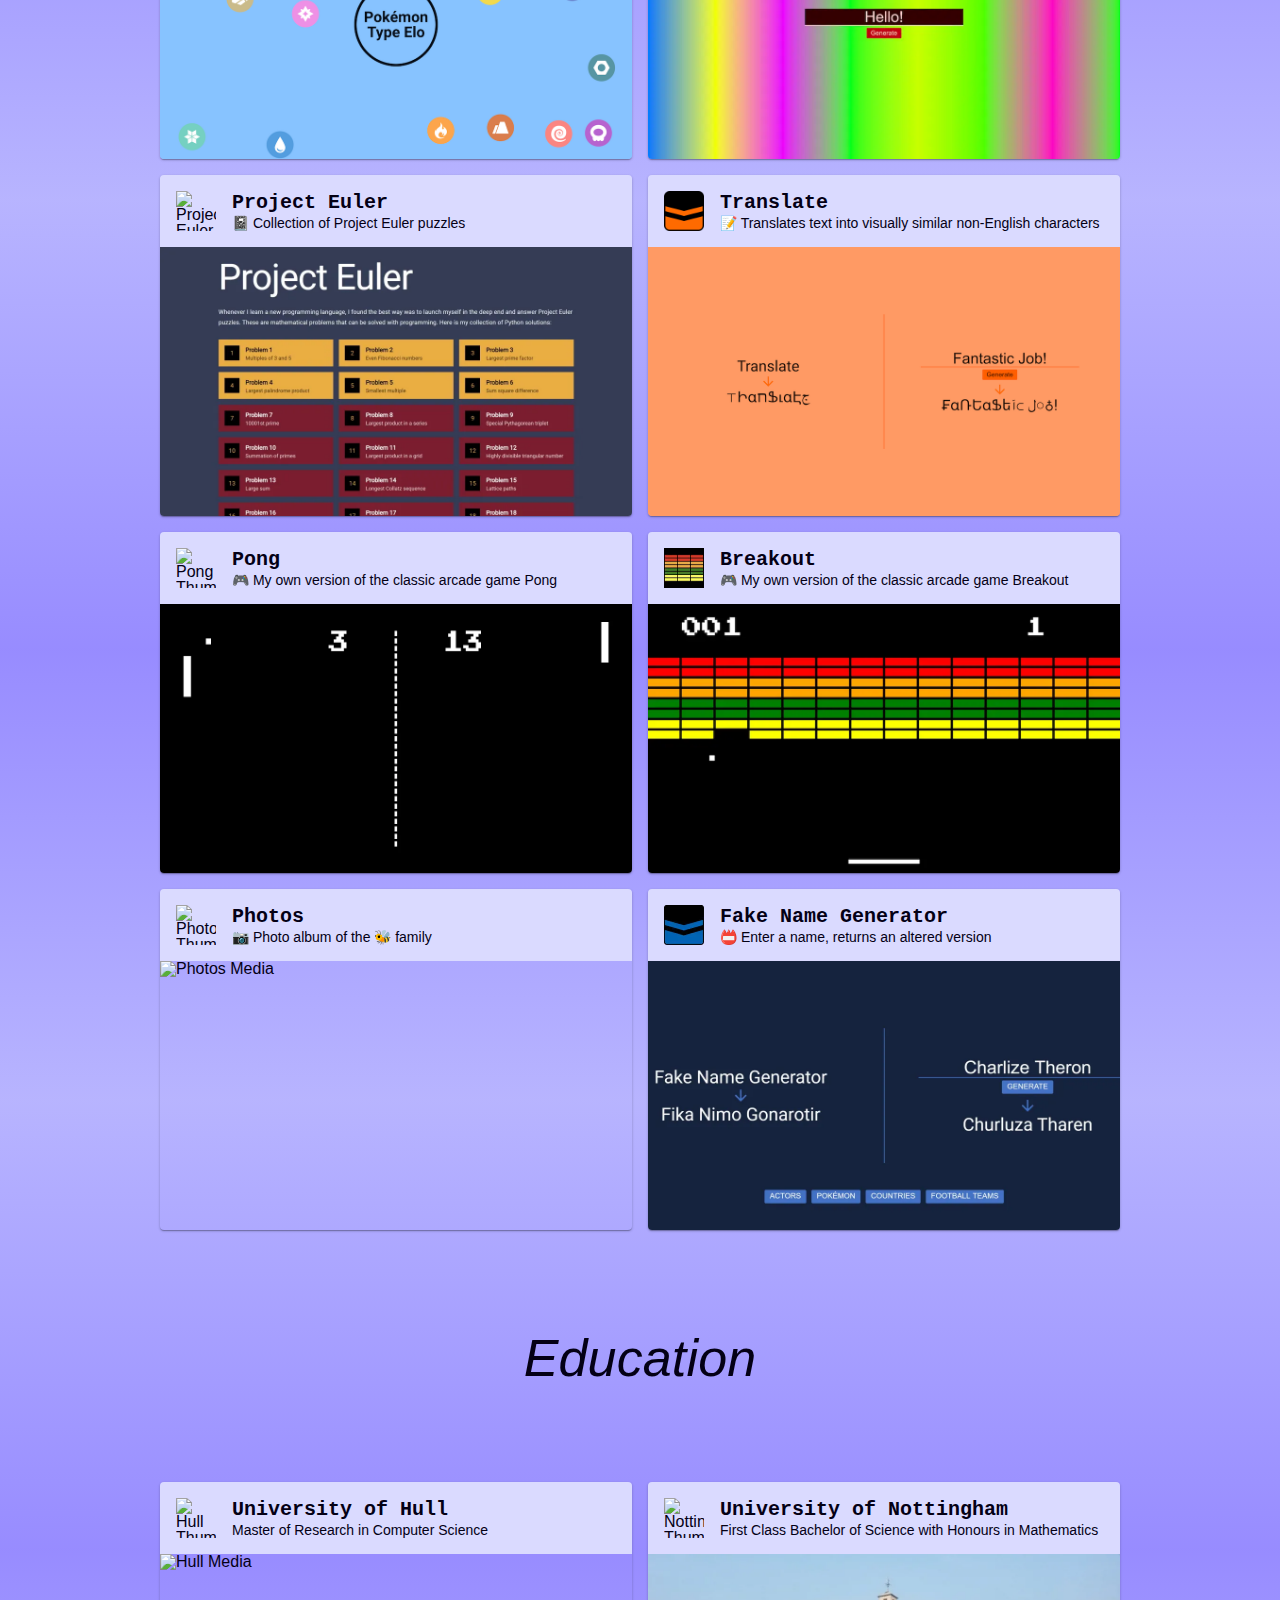
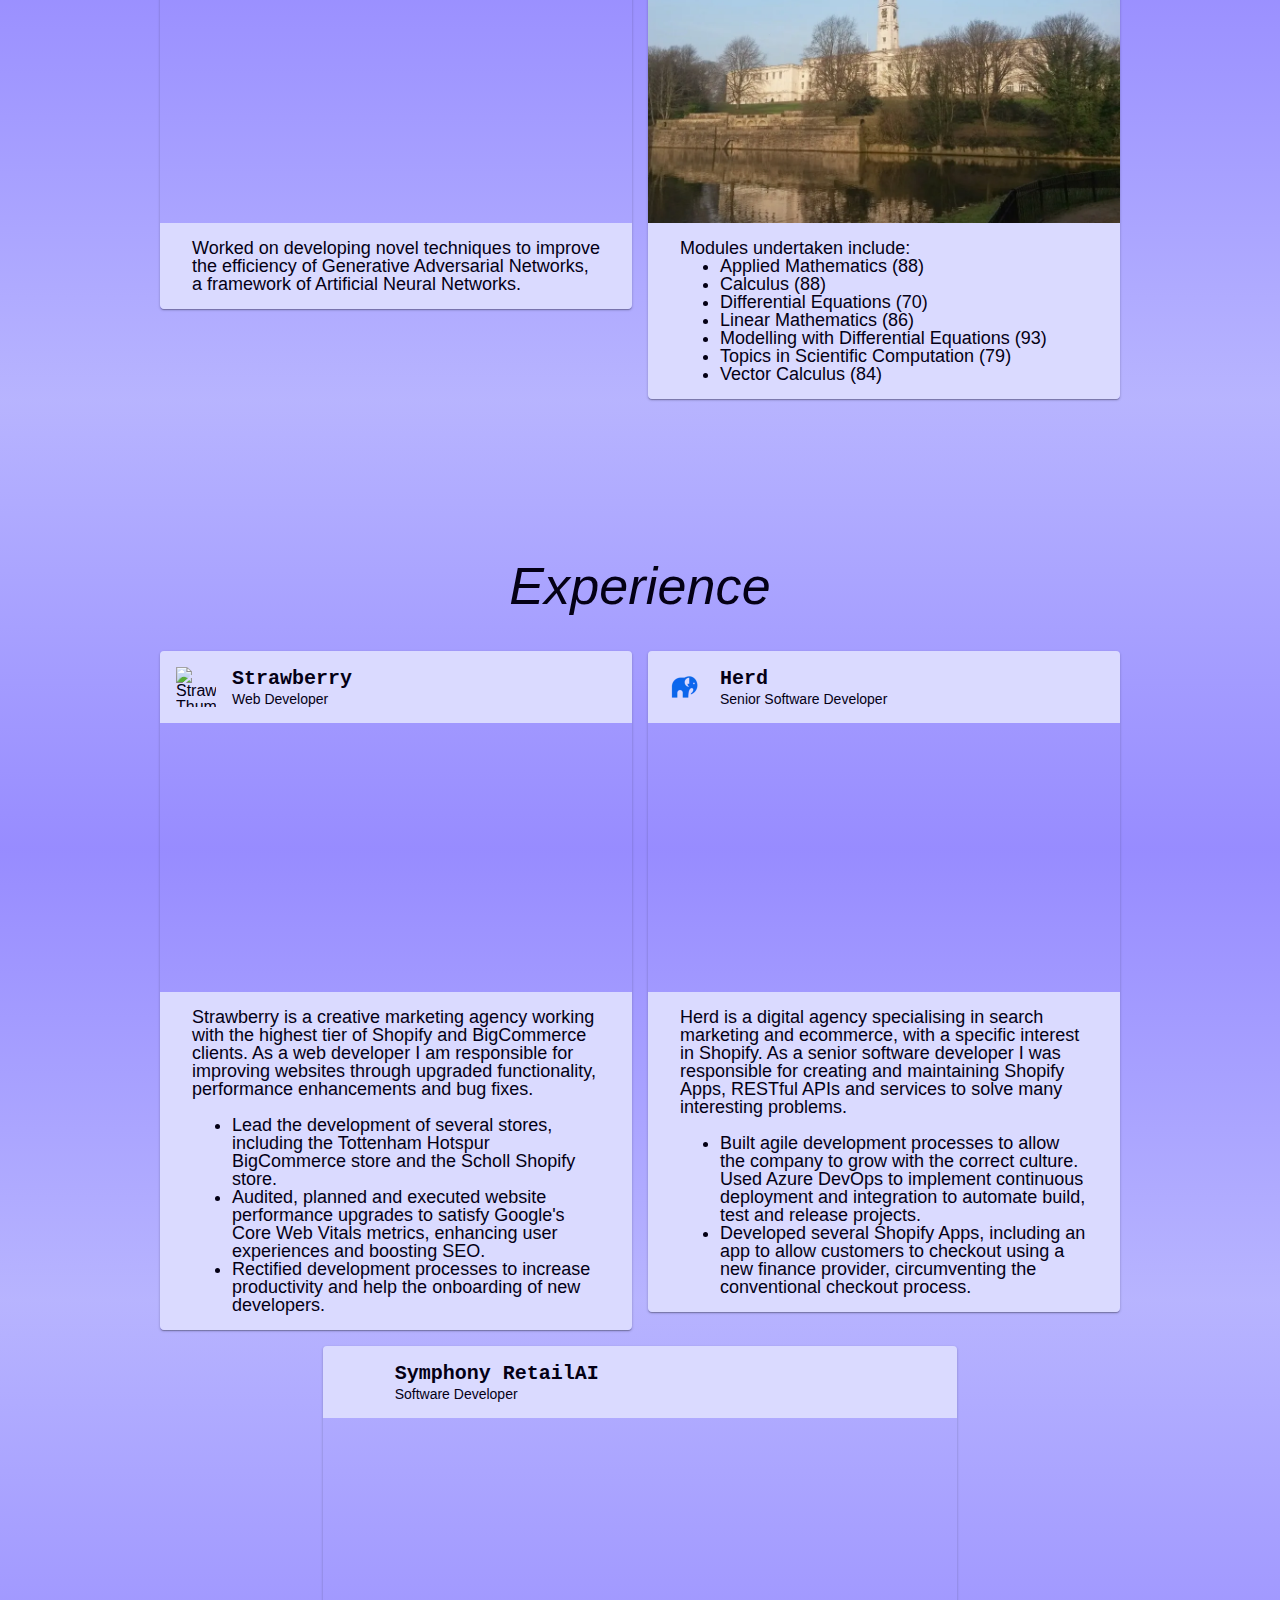
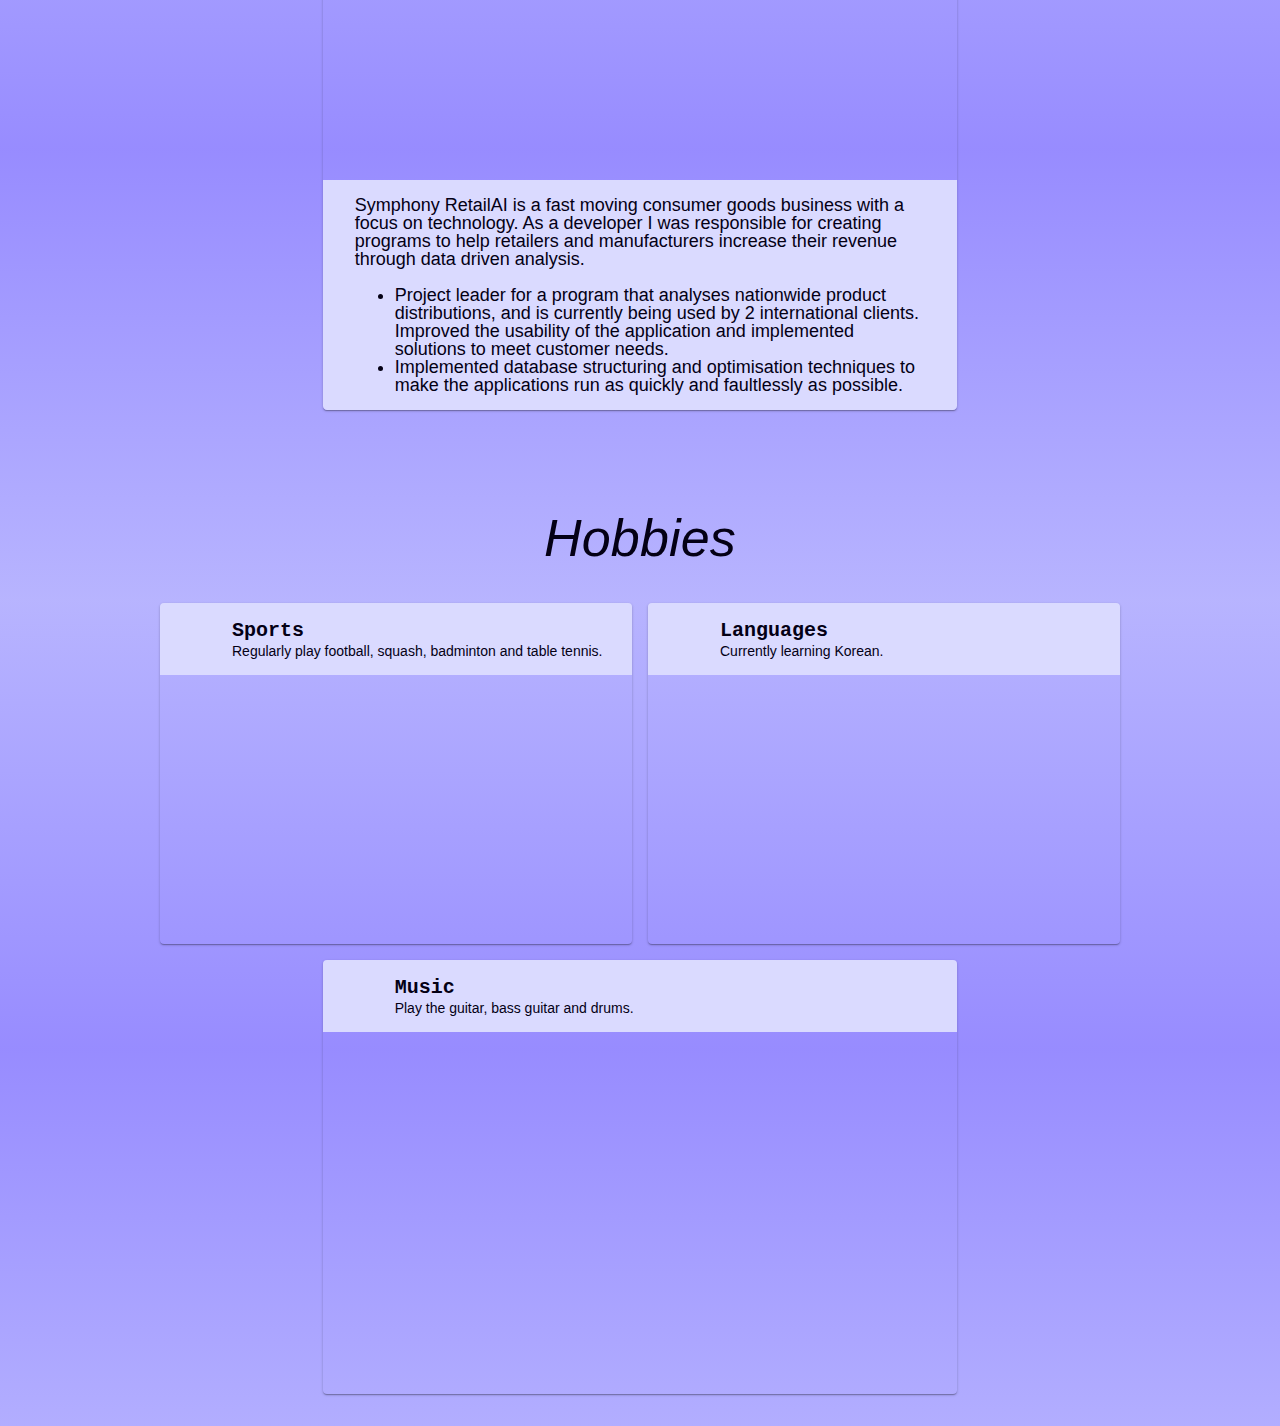
==== commit 9b516f05: "Add Pokémon and Translate" ====
--- a/index.html
+++ b/index.html
@@ -16,8 +16,8 @@
 		<title>Joshua Bee - Web Developer</title>
 		<meta charset="utf-8" />
 		<meta name="author" content="Joshua Bee" />
-		<meta name="description" content="Personal website for Joshua Bee, a web developer based in Hull, UK" />
-		<meta name="keywords" content="joshua, bee, joshua bee, web, developer, web developer, software developer, hull" />
+		<meta name="description" content="Personal website for Joshua Bee, a web developer based in Loughborough, UK" />
+		<meta name="keywords" content="joshua, bee, joshua bee, web, developer, web developer, software developer, loughborough" />
 		<meta name="robots" content="index, follow" />
 		<!-- Let browser know website is optimized for mobile -->
 		<meta name="viewport" content="width=device-width, initial-scale=1.0"/>
@@ -30,7 +30,7 @@
 		<meta property="og:locale" content="en-GB" />
 		<meta property="og:type" content="website" />
 		<meta property="og:title" content="Joshua Bee - Web Developer" />
-		<meta property="og:description" content="Personal website for Joshua Bee, a web developer based in Hull, UK" />
+		<meta property="og:description" content="Personal website for Joshua Bee, a web developer based in Loughborough, UK" />
 		<meta property="og:image" content="images/home/media-1500.jpg" />
 		<meta property="og:image:type" content="image/jpeg" />
 		<meta property="og:image:width" content="1500" />
@@ -39,7 +39,7 @@
 		<!-- Twitter -->
 		<meta name="twitter:card" content="summary_large_image" />
 		<meta name="twitter:title" content="Joshua Bee - Web Developer" />
-		<meta name="twitter:description" content="Personal website for Joshua Bee, a web developer based in Hull, UK" />
+		<meta name="twitter:description" content="Personal website for Joshua Bee, a web developer based in Loughborough, UK" />
 		<meta name="twitter:image" content="images/home/media-1500.jpg" />
 		<meta name="twitter:image:alt" content="Joshua Bee" />
 		
@@ -263,6 +263,24 @@
 
 					<div class="card">
 						<header class="card__header">
+							<img src="images/projects/pokemon-type-elo-thumbnail-80.webp" class="card__thumbnail" height="80" width="80" alt="Pokémon Type Elo Thumbnail" loading="lazy" />
+							<div class="card__header-text">
+								<h3 class="card__header-title">Pokémon Type Elo</h3>
+								<span class="card__header-subtitle">🔥🌴💦 Elo rating for Pokémon types</span>
+							</div>
+						</header>
+						<div class="card__content">
+							<a href="https://pokemon.joshuabee.dev/" target="_blank" rel="noopener noreferrer">
+								<picture class="card__media">
+									<source srcset="images/projects/pokemon-type-elo-media-1000.webp" type="image/webp" media="(max-width: 2000px)">
+									<img src="images/projects/pokemon-type-elo-media-1500.webp" height="855" width="1500" alt="Pokémon Type Elo Media" loading="lazy" />
+								</picture>
+							</a>
+						</div>
+					</div>
+
+					<div class="card">
+						<header class="card__header">
 							<img src="images/projects/colour-encoder-thumbnail-80.webp" class="card__thumbnail" height="80" width="80" alt="Colour Encoder Thumbnail" loading="lazy" />
 							<div class="card__header-text">
 								<h3 class="card__header-title">Colour Encoder</h3>
@@ -292,6 +310,24 @@
 								<picture class="card__media">
 									<source srcset="images/projects/project-euler-media-1000.webp" type="image/webp" media="(max-width: 2000px)">
 									<img src="images/projects/project-euler-media-1500.webp" height="855" width="1500" alt="Project Euler Media" loading="lazy" />
+								</picture>
+							</a>
+						</div>
+					</div>
+
+					<div class="card">
+						<header class="card__header">
+							<img src="images/projects/translate-thumbnail-80.webp" class="card__thumbnail" height="80" width="80" alt="Translate Thumbnail" loading="lazy" />
+							<div class="card__header-text">
+								<h3 class="card__header-title">Translate</h3>
+								<span class="card__header-subtitle">📝 Translates text into visually similar non-English characters</span>
+							</div>
+						</header>
+						<div class="card__content">
+							<a href="https://translate.joshuabee.dev/" target="_blank" rel="noopener noreferrer">
+								<picture class="card__media">
+									<source srcset="images/projects/translate-media-1000.webp" type="image/webp" media="(max-width: 2000px)">
+									<img src="images/projects/translate-media-1500.webp" height="855" width="1500" alt="Translate Media" loading="lazy" />
 								</picture>
 							</a>
 						</div>
--- a/styles/6-components/card.css
+++ b/styles/6-components/card.css
@@ -93,7 +93,6 @@
 }
 
 .card__header-subtitle {
-	opacity: 0.65;
 	font-size: .875rem;
 	line-height: 1.25;
 	font-weight: 500;
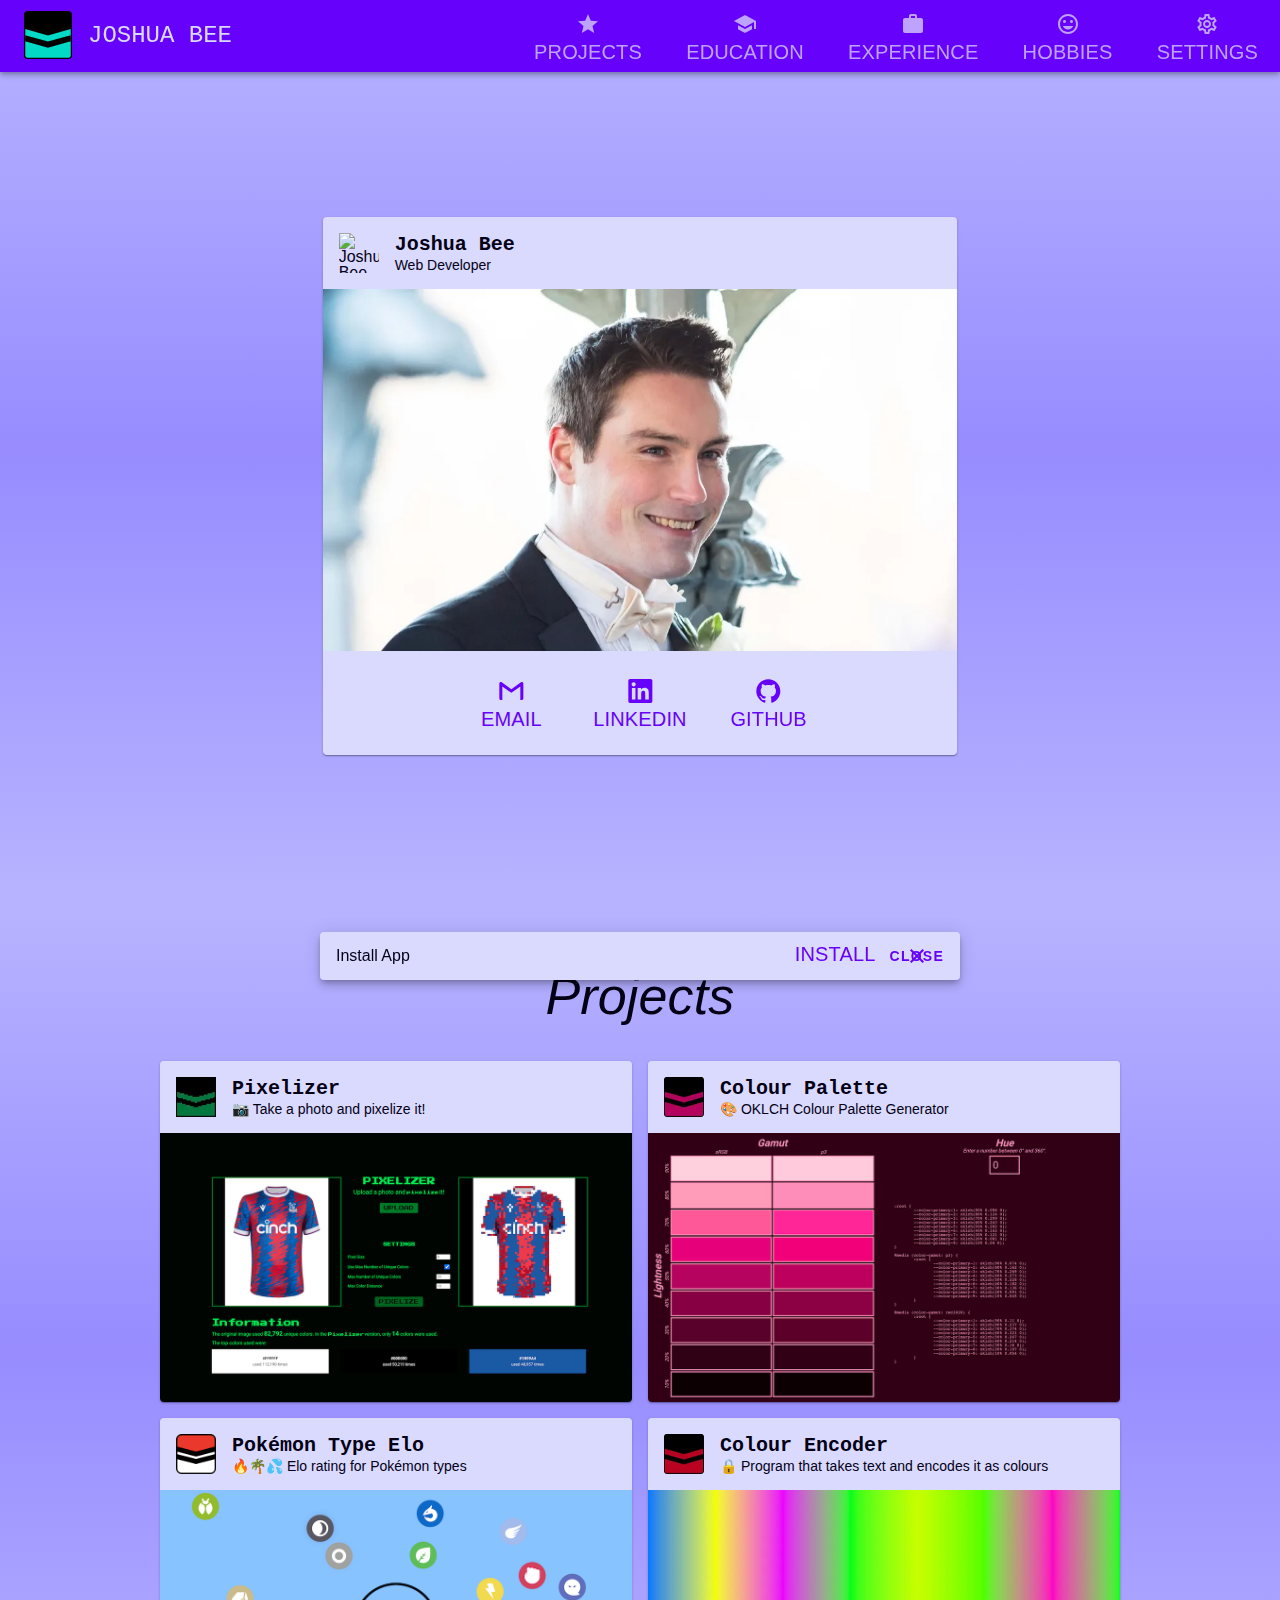
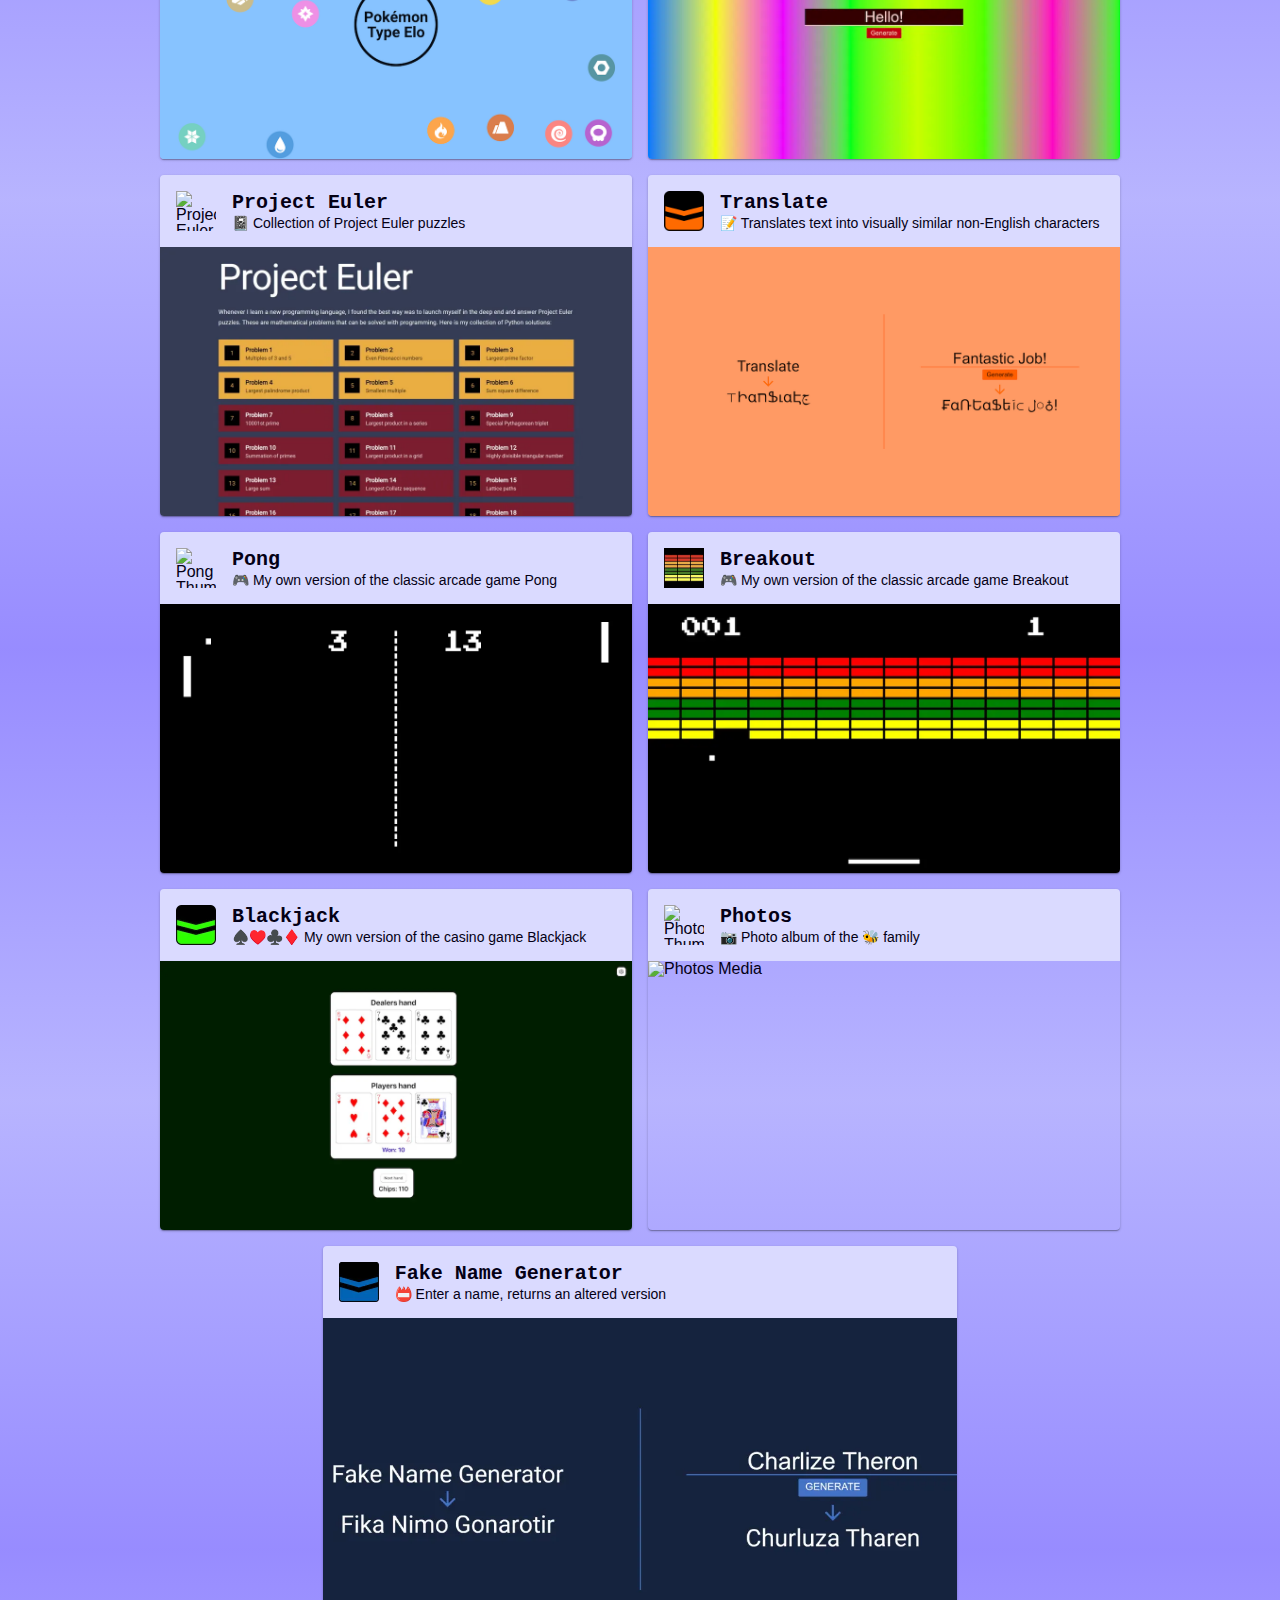
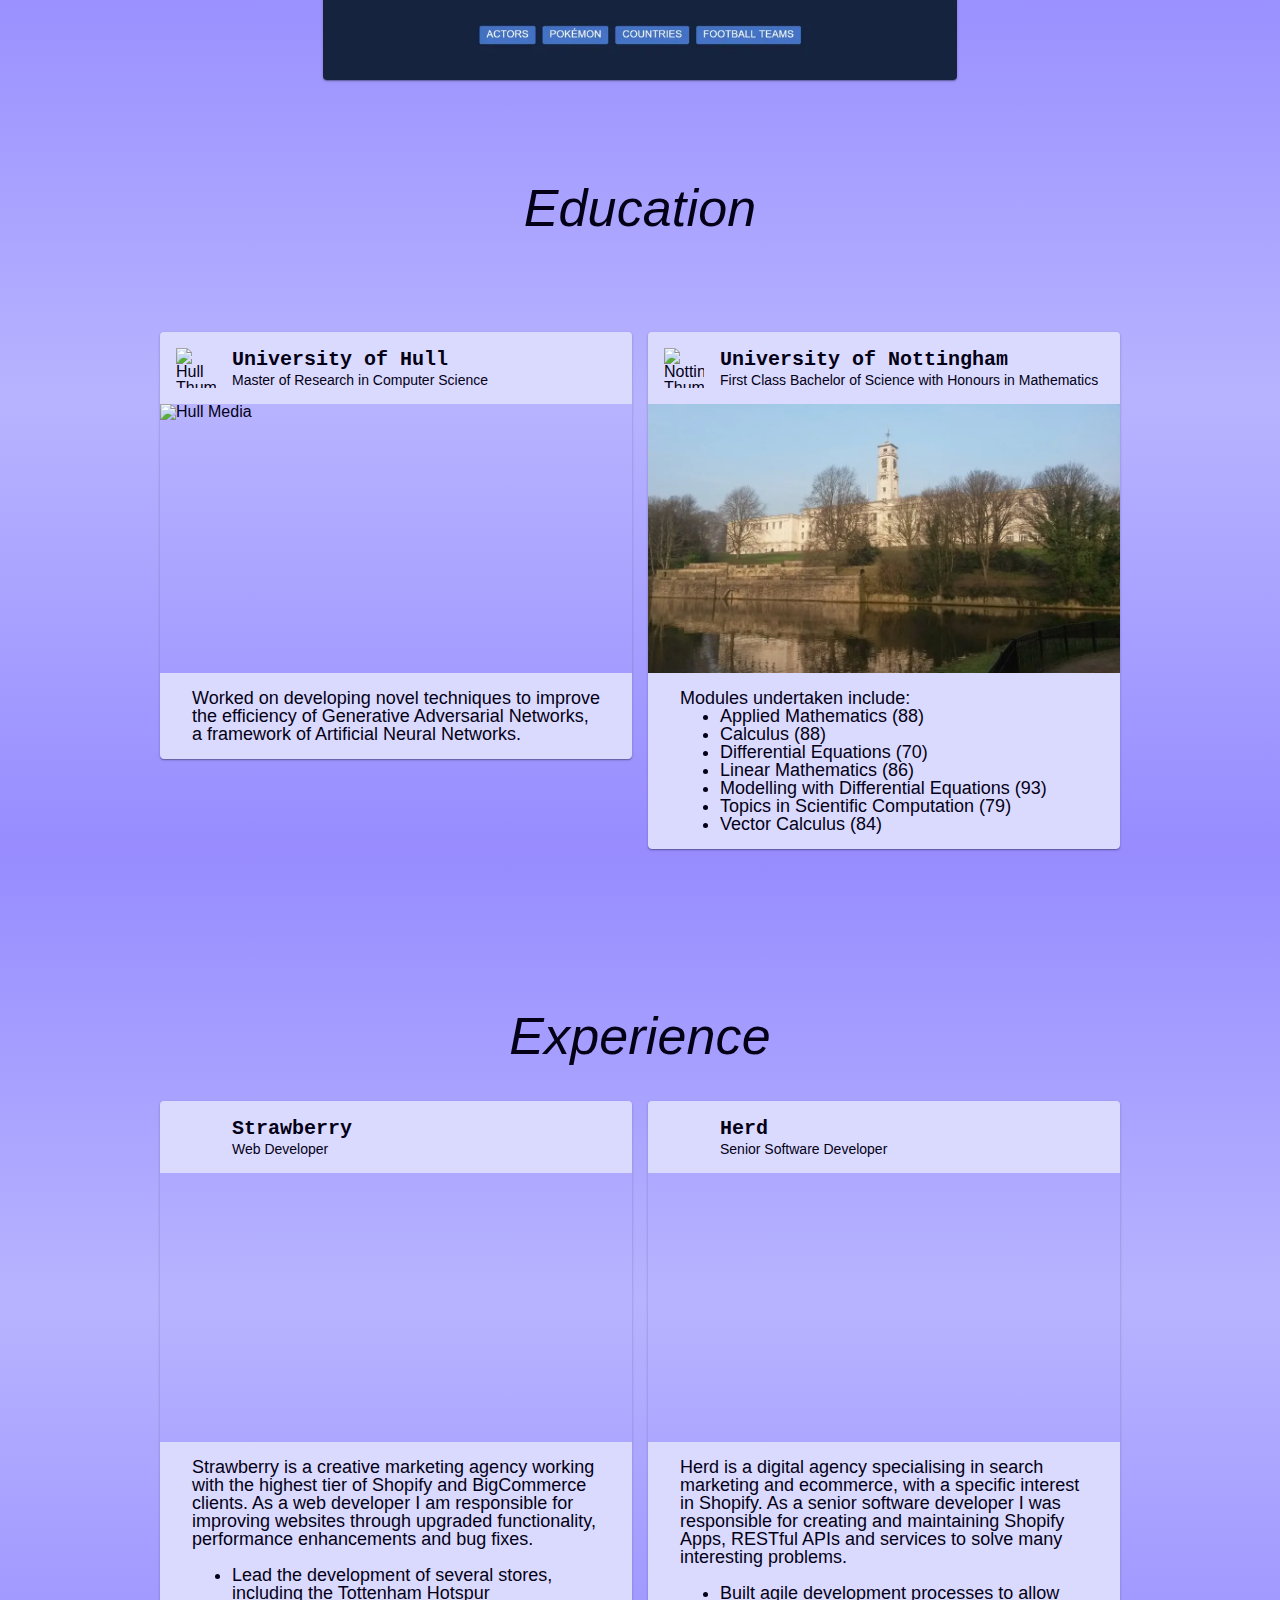
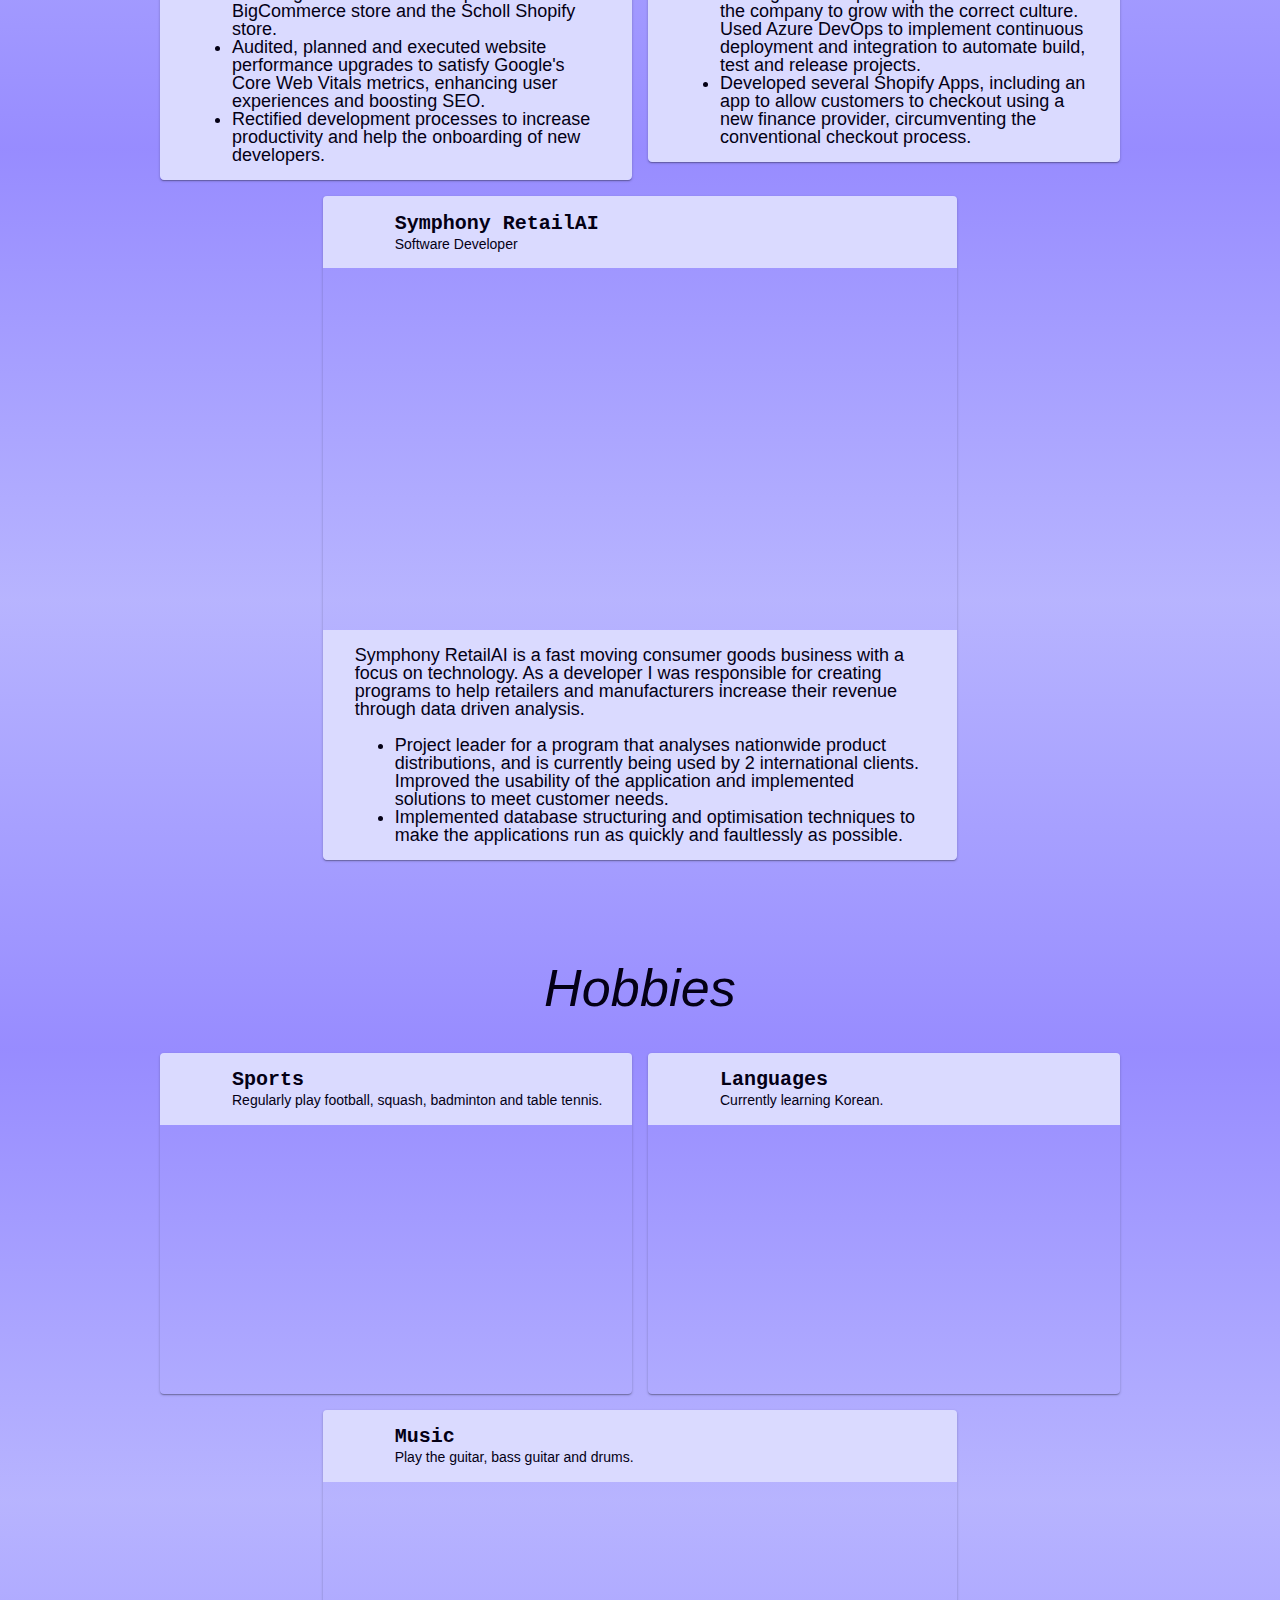
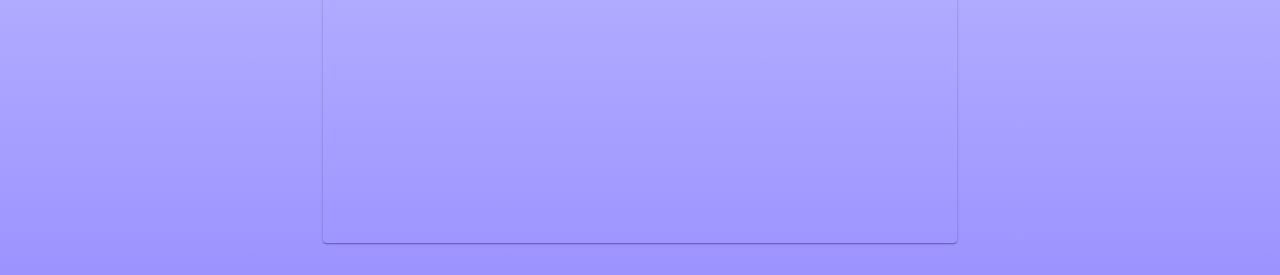
==== commit 04dfa99b: "Add Blackjack" ====
--- a/index.html
+++ b/index.html
@@ -371,6 +371,24 @@
 
 					<div class="card">
 						<header class="card__header">
+							<img src="images/projects/blackjack-thumbnail-80.webp" class="card__thumbnail" height="80" width="80" alt="Blackjack Thumbnail" loading="lazy" />
+							<div class="card__header-text">
+								<h3 class="card__header-title">Blackjack</h3>
+								<span class="card__header-subtitle">♠️♥️♣️♦️ My own version of the casino game Blackjack</span>
+							</div>
+						</header>
+						<div class="card__content">
+							<a href="https://blackjack.joshuabee.dev/" target="_blank" rel="noopener noreferrer">
+								<picture class="card__media">
+									<source srcset="images/projects/blackjack-media-1000.webp" type="image/webp" media="(max-width: 2000px)">
+									<img src="images/projects/blackjack-media-1500.webp" height="855" width="1500" alt="Blackjack Media" loading="lazy" />
+								</picture>
+							</a>
+						</div>
+					</div>
+
+					<div class="card">
+						<header class="card__header">
 							<img src="images/projects/photos-thumbnail-80.webp" class="card__thumbnail" height="80" width="80" alt="Photos Thumbnail" loading="lazy" />
 							<div class="card__header-text">
 								<h3 class="card__header-title">Photos</h3>
